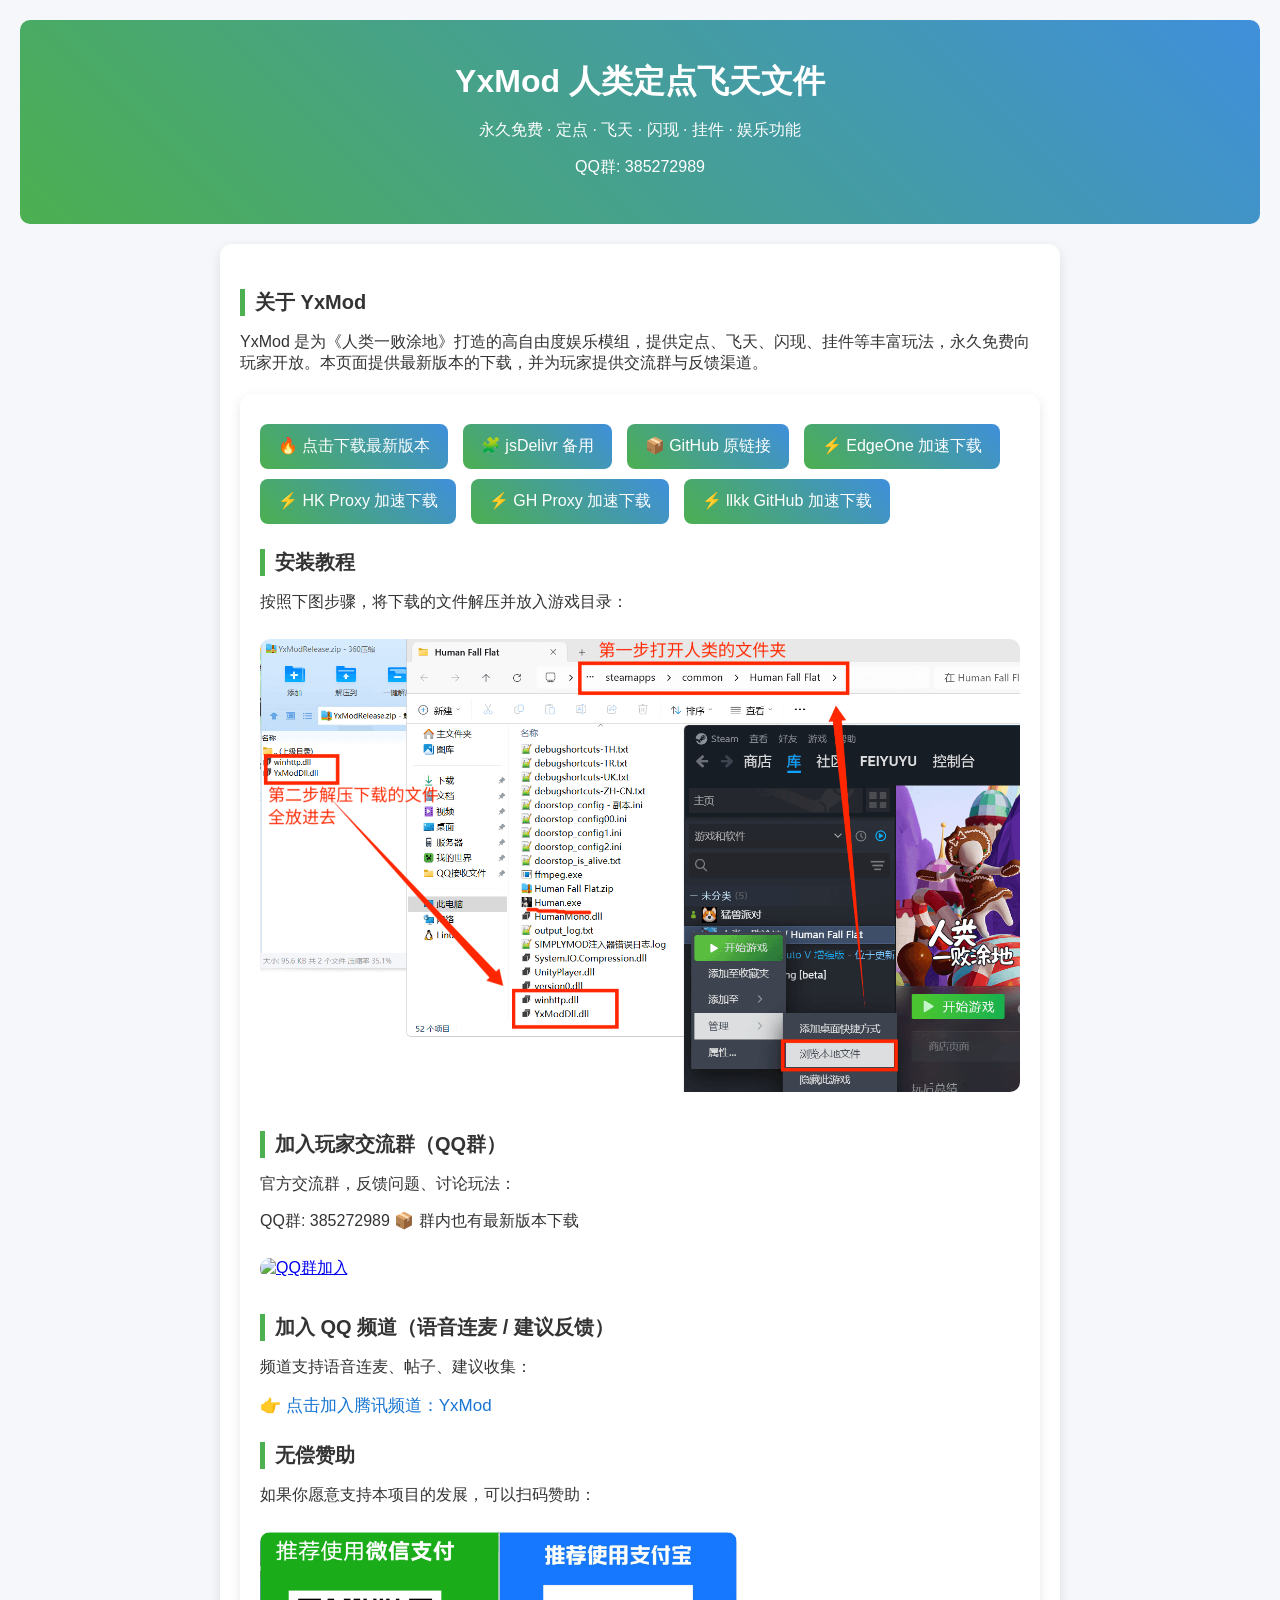
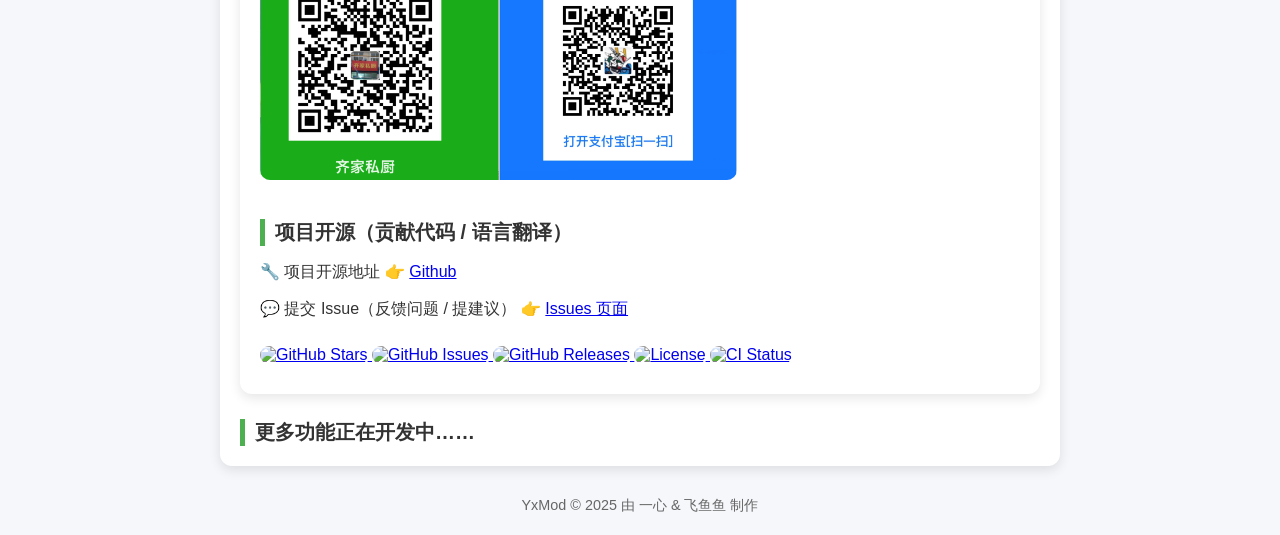
==== docs/index.html @ 83dc35c0 "111" ====
<!DOCTYPE html>
<html lang="zh-CN">
<head>
<meta charset="UTF-8" />
<meta name="viewport" content="width=device-width, initial-scale=1.0" />
<title>YxMod 人类定点飞天文件</title>
<style>
    body {
        font-family: Arial, sans-serif;
        background: #f5f7fa;
        margin: 0;
        padding: 20px;
        color: #333;
    }
    header {
        text-align: center;
        padding: 30px 10px;
        background: linear-gradient(45deg, #4caf50, #3f8fdb);
        color: #fff;
        border-radius: 10px;
    }
    h1 { margin: 10px 0; }
    .container {
        max-width: 800px;
        margin: 20px auto;
        background: #fff;
        padding: 20px;
        border-radius: 12px;
        box-shadow: 0 4px 12px rgba(0,0,0,0.1);
    }
    .download-btn {
        display: inline-block;
        padding: 12px 18px;
        background: linear-gradient(45deg, #4caf50, #3f8fdb);
        color: #fff;
        text-decoration: none;
        border-radius: 8px;
        font-size: 16px;
        transition: 0.3s;
        margin-right: 10px;
        margin-top: 10px;
    }
    .download-btn:hover {
        background: #e64a19;
    }
    .section-title {
        font-size: 20px;
        margin-top: 25px;
        font-weight: bold;
        border-left: 5px solid #4caf50;
        padding-left: 10px;
    }
    img {
        max-width: 100%;
        border-radius: 10px;
        margin: 10px 0;
    }
    .link-box a {
        display: block;
        margin: 8px 0;
        color: #1976d2;
        text-decoration: none;
        font-size: 17px;
    }
    .link-box a:hover {
        text-decoration: underline;
    }
    footer {
        text-align: center;
        margin-top: 30px;
        font-size: 0.9em;
        color: #666;
    }
</style>
</head>
<body>

<header>
    <h1>YxMod 人类定点飞天文件</h1>
    <p>永久免费 · 定点 · 飞天 · 闪现 · 挂件 · 娱乐功能</p>
        <p>QQ群: 385272989</p>
</header>

<div class="container">
    <div class="section-title">关于 YxMod</div>
    <p>YxMod 是为《人类一败涂地》打造的高自由度娱乐模组，提供定点、飞天、闪现、挂件等丰富玩法，永久免费向玩家开放。本页面提供最新版本的下载，并为玩家提供交流群与反馈渠道。</p>


<div class="container">

	<!-- 原始链接 -->
	<a class="download-btn" 
	href="https://gitee.com/feiyuuy2019/YxModDll-mirror/raw/master/YxModRelease.zip" 
	target="_blank">
	🔥 点击下载最新版本
	</a>
	
	<a class="download-btn"
	href="https://cdn.jsdelivr.net/gh/kang-png/YxModDll-Static@main/YxModRelease.zip"
	target="_blank">
	🧩 jsDelivr 备用
	</a>
	
	<!-- GitHub 原链 -->
	<a class="download-btn"
	href="https://github.com/kang-png/YxModDll-Static/raw/refs/heads/main/YxModRelease.zip"
	target="_blank">
	📦 GitHub 原链接
	</a>
	
	<!-- 加速站 1 -->
	<a class="download-btn"
	href="https://edgeone.gh-proxy.com/https://github.com/kang-png/YxModDll-Static/raw/refs/heads/main/YxModRelease.zip"
	target="_blank">
	⚡ EdgeOne 加速下载
	</a>
	
	<!-- 加速站 2 -->
	<a class="download-btn"
	href="https://hk.gh-proxy.com/https://github.com/kang-png/YxModDll-Static/raw/refs/heads/main/YxModRelease.zip"
	target="_blank">
	⚡ HK Proxy 加速下载
	</a>
	
	<!-- 加速站 3 -->
	<a class="download-btn"
	href="https://gh-proxy.com/https://github.com/kang-png/YxModDll-Static/raw/refs/heads/main/YxModRelease.zip"
	target="_blank">
	⚡ GH Proxy 加速下载
	</a>
	
	<!-- 加速站 4 -->
	<a class="download-btn"
	href="https://gh.llkk.cc/https://github.com/kang-png/YxModDll-Static/raw/refs/heads/main/YxModRelease.zip"
	target="_blank">
	⚡ llkk GitHub 加速下载
	</a>

	<div class="section-title">安装教程</div>
	<p>按照下图步骤，将下载的文件解压并放入游戏目录：</p>
	<img src="[data-uri]"/>
	
    <div class="section-title">加入玩家交流群（QQ群）</div>
    <p>官方交流群，反馈问题、讨论玩法：</p>
	<p>QQ群: 385272989 📦 群内也有最新版本下载</p>
    <a target="_blank" href="https://qm.qq.com/cgi-bin/qm/qr?k=iogA2WDffF0rVFl37BfiIQ2_Czf_lUaf&jump_from=webapi&authKey=dO9G8cm4iAVqvZJ6aglLsL7pUNgOV/+d3xJSeKMbuXcsydb1tok4UQrVHNM6c4Fa">
        <img src="//pub.idqqimg.com/wpa/images/group.png" alt="QQ群加入">
    </a>

    <div class="section-title">加入 QQ 频道（语音连麦 / 建议反馈）</div>
    <p>频道支持语音连麦、帖子、建议收集：</p>
    <div class="link-box">
        <a href="https://pd.qq.com/s/cojih16cu" target="_blank">👉 点击加入腾讯频道：YxMod</a>
    </div>

	<div class="section-title">无偿赞助</div>
	<p>如果你愿意支持本项目的发展，可以扫码赞助：</p>
	<img src="[data-uri]" style="height:248px;" />

    <div class="section-title">项目开源（贡献代码 / 语言翻译）</div>

	<p>🔧 项目开源地址 👉 
		<a href="https://github.com/kang-png/YxModDll" target="_blank">Github</a>
	</p>
	
	<p>💬 提交 Issue（反馈问题 / 提建议） 👉 
		<a href="https://github.com/kang-png/YxModDll/issues" target="_blank">Issues 页面</a>
	</p>
	
	<!-- GitHub Stars -->
	<a href="https://github.com/kang-png/YxModDll" target="_blank">
		<img src="https://img.shields.io/github/stars/kang-png/YxModDll?style=for-the-badge" alt="GitHub Stars">
	</a>
	
	<!-- GitHub Issues -->
	<a href="https://github.com/kang-png/YxModDll/issues" target="_blank">
		<img src="https://img.shields.io/github/issues/kang-png/YxModDll?style=for-the-badge" alt="GitHub Issues">
	</a>
	
	<!-- Releases 下载徽章 -->
	<a href="https://github.com/kang-png/YxModDll/releases" target="_blank">
		<img src="https://img.shields.io/github/v/release/kang-png/YxModDll?style=for-the-badge" alt="GitHub Releases">
	</a>
	
	<!-- License 徽章 -->
	<a href="https://github.com/kang-png/YxModDll/blob/main/LICENSE" target="_blank">
		<img src="https://img.shields.io/github/license/kang-png/YxModDll?style=for-the-badge" alt="License">
	</a>
	
	<!-- CI 构建状态（如果你以后设置了 CI，会自动更新） -->
	<a href="https://github.com/kang-png/YxModDll/actions" target="_blank">
		<img src="https://img.shields.io/github/actions/workflow/status/kang-png/YxModDll/dotnet.yml?style=for-the-badge" alt="CI Status">
	</a>
    </div>

    <div class="section-title">更多功能正在开发中……</div>

</div>

    <footer>
        YxMod © 2025   由 一心 & 飞鱼鱼 制作
    </footer>
</body>
</html>
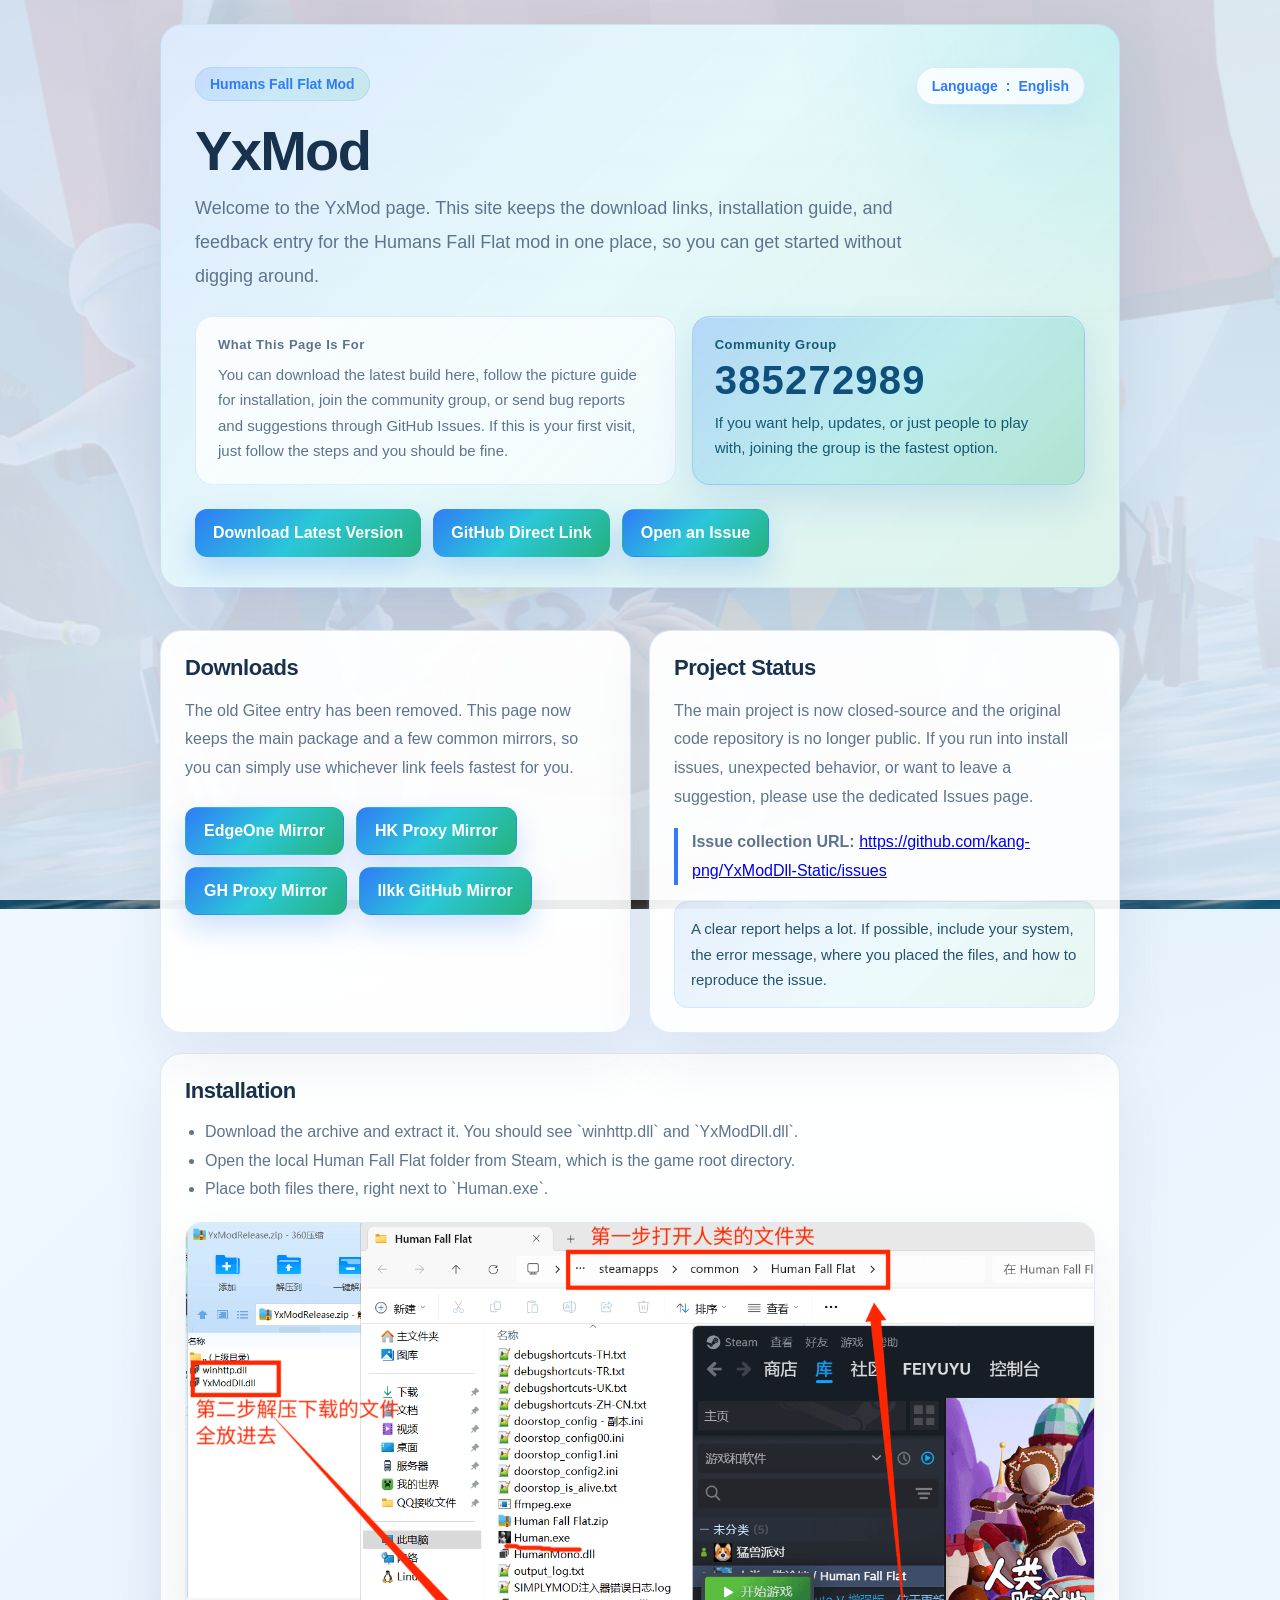
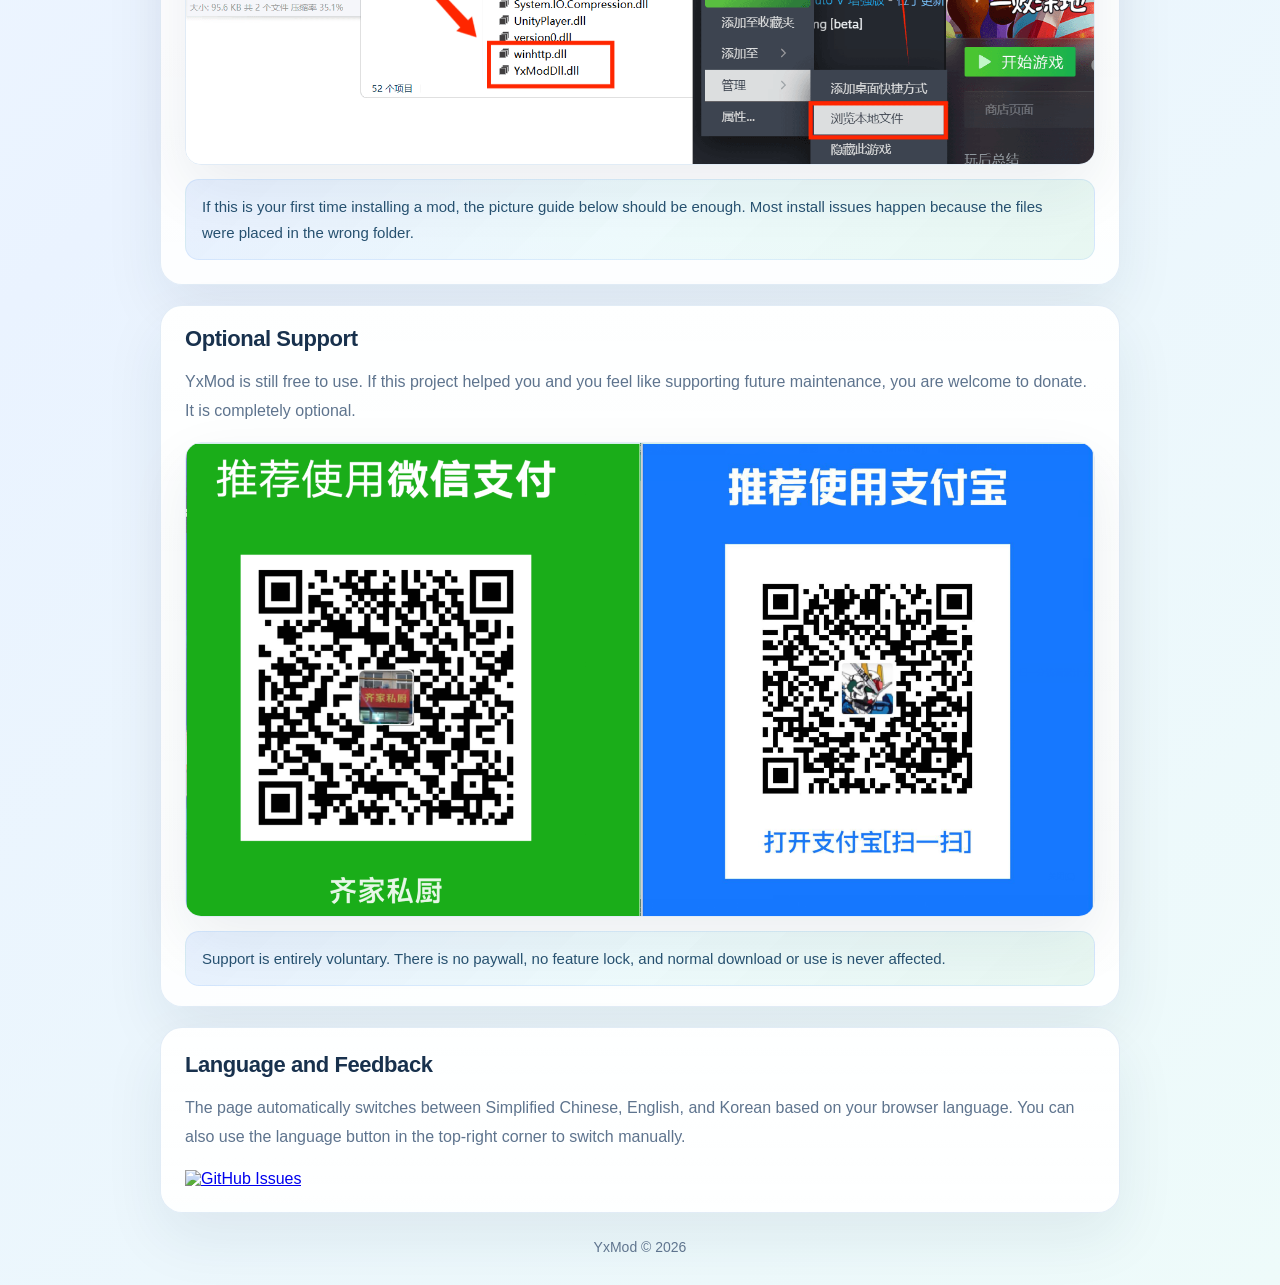
==== commit 8afbdb65: "11" ====
--- a/docs/index.html
+++ b/docs/index.html
@@ -3,202 +3,741 @@
 <head>
 <meta charset="UTF-8" />
 <meta name="viewport" content="width=device-width, initial-scale=1.0" />
-<title>YxMod 人类定点飞天文件</title>
+<title>YxMod</title>
 <style>
+    :root {
+        color-scheme: light;
+        --bg: #eaf3ff;
+        --card: #ffffff;
+        --text: #18314d;
+        --muted: #5e748e;
+        --primary: #2f7cf6;
+        --primary-2: #25b27c;
+        --primary-3: #2bc7d9;
+        --soft-primary: rgba(47, 124, 246, 0.10);
+        --soft-primary-2: rgba(37, 178, 124, 0.12);
+        --border: rgba(74, 138, 200, 0.16);
+        --shadow: 0 24px 60px rgba(24, 49, 77, 0.08);
+    }
+
+    * {
+        box-sizing: border-box;
+    }
+
     body {
-        font-family: Arial, sans-serif;
-        background: #f5f7fa;
+        position: relative;
         margin: 0;
-        padding: 20px;
-        color: #333;
-    }
-    header {
-        text-align: center;
-        padding: 30px 10px;
-        background: linear-gradient(45deg, #4caf50, #3f8fdb);
+        font-family: "Segoe UI", "Noto Sans KR", "PingFang SC", "Microsoft YaHei", sans-serif;
+        color: var(--text);
+        padding: 24px;
+        overflow-x: hidden;
+        background:
+            radial-gradient(circle at -5% -10%, rgba(47, 124, 246, 0.14), transparent 34%),
+            radial-gradient(circle at 100% 0%, rgba(43, 199, 217, 0.12), transparent 28%),
+            radial-gradient(circle at 85% 12%, rgba(37, 178, 124, 0.12), transparent 26%),
+            linear-gradient(135deg, #f5fbff 0%, #eaf3ff 46%, #eefbfa 100%),
+            var(--bg);
+    }
+
+    body::before {
+        content: "";
+        position: fixed;
+        inset: 0;
+        z-index: -2;
+        background:
+            linear-gradient(135deg, rgba(25, 43, 63, 0.42), rgba(15, 71, 93, 0.30)),
+            url("./site-background.jpg") center center / cover no-repeat;
+        transform: scale(1.02);
+    }
+
+    body::after {
+        content: "";
+        position: fixed;
+        inset: 0;
+        z-index: -1;
+        background:
+            linear-gradient(180deg, rgba(234, 243, 255, 0.82), rgba(234, 243, 255, 0.88)),
+            radial-gradient(circle at top left, rgba(47, 124, 246, 0.16), transparent 30%),
+            radial-gradient(circle at top right, rgba(37, 178, 124, 0.14), transparent 26%);
+        pointer-events: none;
+    }
+
+    .page {
+        max-width: 960px;
+        margin: 0 auto;
+    }
+
+    .hero,
+    .card {
+        background: var(--card);
+        border: 1px solid var(--border);
+        border-radius: 22px;
+        box-shadow: var(--shadow);
+    }
+
+    .hero {
+        padding: 42px 34px 30px;
+        background:
+            radial-gradient(circle at top right, rgba(43, 199, 217, 0.16), transparent 30%),
+            linear-gradient(135deg, rgba(47, 124, 246, 0.16), rgba(43, 199, 217, 0.12) 45%, rgba(37, 178, 124, 0.16)),
+            linear-gradient(180deg, rgba(255, 255, 255, 0.92), rgba(255, 255, 255, 0.98)),
+            var(--card);
+        box-shadow: 0 30px 70px rgba(31, 86, 160, 0.12);
+    }
+
+    .hero-top {
+        display: flex;
+        justify-content: space-between;
+        gap: 16px;
+        align-items: flex-start;
+    }
+
+    .badge {
+        display: inline-flex;
+        align-items: center;
+        padding: 8px 14px;
+        border-radius: 999px;
+        background: linear-gradient(135deg, rgba(47, 124, 246, 0.14), rgba(43, 199, 217, 0.12), rgba(37, 178, 124, 0.14));
+        color: var(--primary);
+        font-size: 14px;
+        font-weight: 700;
+        border: 1px solid rgba(47, 124, 246, 0.12);
+    }
+
+    .lang-trigger-wrap {
+        position: relative;
+    }
+
+    .lang-indicator {
+        display: inline-flex;
+        align-items: center;
+        gap: 8px;
+        color: var(--primary);
+        font-size: 14px;
+        white-space: nowrap;
+        cursor: pointer;
+        user-select: none;
+        padding: 10px 15px;
+        border-radius: 999px;
+        background: linear-gradient(135deg, rgba(255, 255, 255, 0.82), rgba(244, 250, 255, 0.94));
+        border: 1px solid rgba(47, 124, 246, 0.14);
+        font-weight: 700;
+        box-shadow: 0 12px 28px rgba(47, 124, 246, 0.08);
+    }
+
+    .lang-indicator:hover {
+        color: #1959bf;
+        background: linear-gradient(135deg, rgba(255, 255, 255, 0.92), rgba(241, 251, 255, 0.98));
+    }
+
+    .lang-switcher {
+        display: none;
+        position: absolute;
+        right: 0;
+        top: calc(100% + 10px);
+        z-index: 20;
+        min-width: 220px;
+        padding: 14px;
+        border: 1px solid var(--border);
+        border-radius: 16px;
+        background: rgba(255, 255, 255, 0.98);
+        box-shadow: var(--shadow);
+        backdrop-filter: blur(10px);
+    }
+
+    .lang-switcher.visible {
+        display: block;
+    }
+
+    .lang-switcher-title {
+        font-size: 13px;
+        color: var(--muted);
+        margin-bottom: 10px;
+    }
+
+    .lang-buttons {
+        display: flex;
+        gap: 8px;
+        flex-wrap: wrap;
+    }
+
+    .lang-button {
+        border: 1px solid var(--border);
+        background: linear-gradient(180deg, #f8fcff, #f2f9ff);
+        color: var(--text);
+        border-radius: 10px;
+        padding: 8px 12px;
+        font-size: 13px;
+        cursor: pointer;
+        font-weight: 700;
+    }
+
+    .lang-button.active {
+        background: linear-gradient(135deg, var(--primary), var(--primary-3), var(--primary-2));
         color: #fff;
-        border-radius: 10px;
-    }
-    h1 { margin: 10px 0; }
-    .container {
-        max-width: 800px;
-        margin: 20px auto;
-        background: #fff;
-        padding: 20px;
+        border-color: transparent;
+    }
+
+    h1 {
+        margin: 18px 0 12px;
+        font-size: clamp(38px, 7vw, 56px);
+        line-height: 1;
+        letter-spacing: -0.03em;
+    }
+
+    .lead {
+        margin: 0;
+        max-width: 760px;
+        font-size: 18px;
+        line-height: 1.9;
+        color: var(--muted);
+    }
+
+    .hero-highlight {
+        margin-top: 22px;
+        display: grid;
+        grid-template-columns: minmax(260px, 1.1fr) minmax(220px, 0.9fr);
+        gap: 16px;
+    }
+
+    .highlight-box,
+    .group-box {
+        border-radius: 18px;
+        padding: 20px 22px;
+    }
+
+    .highlight-box {
+        background: linear-gradient(135deg, rgba(255, 255, 255, 0.82), rgba(246, 252, 255, 0.72));
+        border: 1px solid rgba(47, 124, 246, 0.12);
+        box-shadow: inset 0 1px 0 rgba(255, 255, 255, 0.40);
+    }
+
+    .group-box {
+        display: block;
+        background: linear-gradient(135deg, rgba(47, 124, 246, 0.26), rgba(43, 199, 217, 0.20) 52%, rgba(37, 178, 124, 0.24));
+        border: 1px solid rgba(47, 124, 246, 0.18);
+        text-decoration: none;
+        transition: transform 0.15s ease, box-shadow 0.15s ease, border-color 0.15s ease;
+        box-shadow:
+            inset 0 1px 0 rgba(255, 255, 255, 0.34),
+            0 18px 40px rgba(38, 124, 197, 0.16);
+    }
+
+    .group-box:hover {
+        transform: translateY(-2px);
+        box-shadow:
+            inset 0 1px 0 rgba(255, 255, 255, 0.36),
+            0 22px 48px rgba(38, 124, 197, 0.20);
+        border-color: rgba(47, 124, 246, 0.30);
+    }
+
+    .mini-label {
+        display: block;
+        font-size: 13px;
+        color: var(--muted);
+        margin-bottom: 8px;
+        font-weight: 700;
+        letter-spacing: 0.04em;
+    }
+
+    .group-number {
+        display: inline-block;
+        font-size: clamp(30px, 5vw, 40px);
+        font-weight: 800;
+        line-height: 1;
+        color: #0e4f7b;
+        letter-spacing: 0.03em;
+    }
+
+    .group-text,
+    .highlight-text {
+        margin: 10px 0 0;
+        color: var(--muted);
+        line-height: 1.7;
+        font-size: 15px;
+    }
+
+    .group-box .mini-label,
+    .group-box .group-text {
+        color: #155b73;
+    }
+
+    .grid {
+        display: grid;
+        grid-template-columns: repeat(auto-fit, minmax(280px, 1fr));
+        gap: 18px;
+        margin-top: 22px;
+    }
+
+    .card {
+        padding: 24px;
+        margin-top: 20px;
+        background: linear-gradient(180deg, rgba(255, 255, 255, 0.94), rgba(255, 255, 255, 0.90));
+    }
+
+    .section-title {
+        margin: 0 0 14px;
+        font-size: 22px;
+        letter-spacing: -0.02em;
+    }
+
+    .section-text,
+    .card p,
+    .card li {
+        color: var(--muted);
+        line-height: 1.8;
+        font-size: 16px;
+    }
+
+    .actions {
+        display: flex;
+        flex-wrap: wrap;
+        gap: 12px;
+        margin-top: 24px;
+    }
+
+    .button {
+        display: inline-flex;
+        align-items: center;
+        justify-content: center;
+        min-height: 48px;
+        padding: 0 18px;
         border-radius: 12px;
-        box-shadow: 0 4px 12px rgba(0,0,0,0.1);
-    }
-    .download-btn {
-        display: inline-block;
-        padding: 12px 18px;
-        background: linear-gradient(45deg, #4caf50, #3f8fdb);
+        text-decoration: none;
+        font-weight: 700;
+        transition: transform 0.15s ease, box-shadow 0.15s ease, background 0.15s ease;
+    }
+
+    .button:hover {
+        transform: translateY(-1px);
+    }
+
+    .button-primary {
         color: #fff;
-        text-decoration: none;
-        border-radius: 8px;
-        font-size: 16px;
-        transition: 0.3s;
-        margin-right: 10px;
-        margin-top: 10px;
-    }
-    .download-btn:hover {
-        background: #e64a19;
-    }
-    .section-title {
-        font-size: 20px;
-        margin-top: 25px;
-        font-weight: bold;
-        border-left: 5px solid #4caf50;
-        padding-left: 10px;
-    }
-    img {
-        max-width: 100%;
-        border-radius: 10px;
-        margin: 10px 0;
-    }
-    .link-box a {
+        background: linear-gradient(135deg, var(--primary), var(--primary-3) 48%, var(--primary-2));
+        box-shadow: 0 14px 28px rgba(47, 124, 246, 0.24);
+    }
+
+    .button-secondary {
+        color: #fff;
+        background: linear-gradient(135deg, var(--primary), var(--primary-3) 48%, var(--primary-2));
+        box-shadow: 0 14px 28px rgba(47, 124, 246, 0.22);
+    }
+
+    .button-ghost {
+        color: #fff;
+        background: linear-gradient(135deg, var(--primary), var(--primary-3) 48%, var(--primary-2));
+        border: 1px solid transparent;
+        box-shadow: 0 14px 28px rgba(47, 124, 246, 0.22);
+    }
+
+    .button-primary:hover,
+    .button-secondary:hover,
+    .button-ghost:hover {
+        box-shadow: 0 18px 34px rgba(47, 124, 246, 0.28);
+    }
+
+    ul {
+        margin: 0;
+        padding-left: 20px;
+    }
+
+    .notice {
+        border-left: 4px solid var(--primary);
+        padding-left: 14px;
+        margin-top: 16px;
+    }
+
+    .warm-note {
+        margin-top: 14px;
+        padding: 14px 16px;
+        border-radius: 14px;
+        background: linear-gradient(135deg, rgba(47, 124, 246, 0.11), rgba(43, 199, 217, 0.08), rgba(37, 178, 124, 0.10));
+        color: #275170;
+        font-size: 15px;
+        line-height: 1.7;
+        border: 1px solid rgba(47, 124, 246, 0.10);
+    }
+
+    .stats {
+        display: flex;
+        flex-wrap: wrap;
+        gap: 12px;
+        margin-top: 18px;
+    }
+
+    .stats img {
+        height: 28px;
+    }
+
+    .install-image {
+        width: 100%;
+        margin-top: 18px;
+        border-radius: 16px;
+        border: 1px solid var(--border);
+        box-shadow: var(--shadow);
         display: block;
-        margin: 8px 0;
-        color: #1976d2;
-        text-decoration: none;
-        font-size: 17px;
-    }
-    .link-box a:hover {
-        text-decoration: underline;
-    }
+    }
+
+    .support-image {
+        width: 100%;
+        margin-top: 14px;
+        border-radius: 16px;
+        border: 1px solid var(--border);
+        box-shadow: var(--shadow);
+        display: block;
+    }
+
+    .support-card {
+        padding: 20px 24px;
+    }
+
     footer {
         text-align: center;
-        margin-top: 30px;
-        font-size: 0.9em;
-        color: #666;
+        color: var(--muted);
+        font-size: 14px;
+        margin: 26px 0 6px;
+    }
+
+    @media (max-width: 760px) {
+        .hero-highlight {
+            grid-template-columns: 1fr;
+        }
+    }
+
+    @media (max-width: 640px) {
+        body {
+            padding: 16px;
+        }
+
+        .hero,
+        .card {
+            padding: 22px 18px;
+        }
+
+        .hero-top {
+            flex-direction: column;
+        }
+
+        .lang-switcher {
+            left: 0;
+            right: auto;
+        }
     }
 </style>
 </head>
 <body>
-
-<header>
-    <h1>YxMod 人类定点飞天文件</h1>
-    <p>永久免费 · 定点 · 飞天 · 闪现 · 挂件 · 娱乐功能</p>
-        <p>QQ群: 385272989</p>
-</header>
-
-<div class="container">
-    <div class="section-title">关于 YxMod</div>
-    <p>YxMod 是为《人类一败涂地》打造的高自由度娱乐模组，提供定点、飞天、闪现、挂件等丰富玩法，永久免费向玩家开放。本页面提供最新版本的下载，并为玩家提供交流群与反馈渠道。</p>
-
-
-<div class="container">
-
-	<!-- 原始链接 -->
-	<a class="download-btn" 
-	href="https://gitee.com/feiyuuy2019/YxModDll-mirror/raw/master/YxModRelease.zip" 
-	target="_blank">
-	🔥 点击下载最新版本
-	</a>
-	
-	<a class="download-btn"
-	href="https://cdn.jsdelivr.net/gh/kang-png/YxModDll-Static@main/YxModRelease.zip"
-	target="_blank">
-	🧩 jsDelivr 备用
-	</a>
-	
-	<!-- GitHub 原链 -->
-	<a class="download-btn"
-	href="https://github.com/kang-png/YxModDll-Static/raw/refs/heads/main/YxModRelease.zip"
-	target="_blank">
-	📦 GitHub 原链接
-	</a>
-	
-	<!-- 加速站 1 -->
-	<a class="download-btn"
-	href="https://edgeone.gh-proxy.com/https://github.com/kang-png/YxModDll-Static/raw/refs/heads/main/YxModRelease.zip"
-	target="_blank">
-	⚡ EdgeOne 加速下载
-	</a>
-	
-	<!-- 加速站 2 -->
-	<a class="download-btn"
-	href="https://hk.gh-proxy.com/https://github.com/kang-png/YxModDll-Static/raw/refs/heads/main/YxModRelease.zip"
-	target="_blank">
-	⚡ HK Proxy 加速下载
-	</a>
-	
-	<!-- 加速站 3 -->
-	<a class="download-btn"
-	href="https://gh-proxy.com/https://github.com/kang-png/YxModDll-Static/raw/refs/heads/main/YxModRelease.zip"
-	target="_blank">
-	⚡ GH Proxy 加速下载
-	</a>
-	
-	<!-- 加速站 4 -->
-	<a class="download-btn"
-	href="https://gh.llkk.cc/https://github.com/kang-png/YxModDll-Static/raw/refs/heads/main/YxModRelease.zip"
-	target="_blank">
-	⚡ llkk GitHub 加速下载
-	</a>
-
-	<div class="section-title">安装教程</div>
-	<p>按照下图步骤，将下载的文件解压并放入游戏目录：</p>
-	<img src="[data-uri]"/>
-	
-    <div class="section-title">加入玩家交流群（QQ群）</div>
-    <p>官方交流群，反馈问题、讨论玩法：</p>
-	<p>QQ群: 385272989 📦 群内也有最新版本下载</p>
-    <a target="_blank" href="https://qm.qq.com/cgi-bin/qm/qr?k=iogA2WDffF0rVFl37BfiIQ2_Czf_lUaf&jump_from=webapi&authKey=dO9G8cm4iAVqvZJ6aglLsL7pUNgOV/+d3xJSeKMbuXcsydb1tok4UQrVHNM6c4Fa">
-        <img src="//pub.idqqimg.com/wpa/images/group.png" alt="QQ群加入">
-    </a>
-
-    <div class="section-title">加入 QQ 频道（语音连麦 / 建议反馈）</div>
-    <p>频道支持语音连麦、帖子、建议收集：</p>
-    <div class="link-box">
-        <a href="https://pd.qq.com/s/cojih16cu" target="_blank">👉 点击加入腾讯频道：YxMod</a>
+<div class="page">
+    <section class="hero">
+        <div class="hero-top">
+            <div class="badge" data-i18n="badge">Humans Fall Flat Mod</div>
+            <div class="lang-trigger-wrap">
+                <div class="lang-indicator" id="lang-indicator">
+                    <span data-i18n="languageLabel">语言</span>: <span id="current-language">简体中文</span>
+                </div>
+                <div class="lang-switcher" id="lang-switcher">
+                    <div class="lang-switcher-title" data-i18n="langSwitcherHint">手动切换语言</div>
+                    <div class="lang-buttons">
+                        <button class="lang-button" type="button" data-lang="zh">简体中文</button>
+                        <button class="lang-button" type="button" data-lang="en">English</button>
+                        <button class="lang-button" type="button" data-lang="ko">한국어</button>
+                    </div>
+                </div>
+            </div>
+        </div>
+
+        <h1 data-i18n="title">YxMod</h1>
+        <p class="lead" data-i18n="lead">
+            YxMod 是《人类一败涂地》的娱乐模组，主打好玩、轻松、整活。定点、飞天、闪现、挂件这些功能都能直接体验。现在这个页面继续提供静态下载，项目本体已经闭源，后续主要通过 Issue 收集问题和建议。
+        </p>
+
+        <div class="hero-highlight">
+            <div class="highlight-box">
+                <span class="mini-label" data-i18n="highlightLabel">这页现在做什么</span>
+                <p class="highlight-text" data-i18n="highlightText">
+                    你可以在这里下载最新静态包、看安装教程、进群交流，也可以去 GitHub Issues 反馈问题。普通玩家直接下载就行，遇到问题再来提。
+                </p>
+            </div>
+            <a class="group-box" href="https://qm.qq.com/cgi-bin/qm/qr?k=iogA2WDffF0rVFl37BfiIQ2_Czf_lUaf&jump_from=webapi&authKey=dO9G8cm4iAVqvZJ6aglLsL7pUNgOV/+d3xJSeKMbuXcsydb1tok4UQrVHNM6c4Fa" target="_blank" rel="noopener noreferrer">
+                <span class="mini-label" data-i18n="groupLabel">交流群</span>
+                <div class="group-number">385272989</div>
+                <p class="group-text" data-i18n="groupText">
+                    想找人一起玩、问安装问题、看更新消息，直接进群会更快。
+                </p>
+            </a>
+        </div>
+
+        <div class="actions">
+            <a class="button button-primary" href="https://cdn.jsdelivr.net/gh/kang-png/YxModDll-Static@main/YxModRelease.zip" target="_blank" rel="noopener noreferrer" data-i18n="downloadPrimary">下载最新版本</a>
+            <a class="button button-secondary" href="https://github.com/kang-png/YxModDll-Static/raw/refs/heads/main/YxModRelease.zip" target="_blank" rel="noopener noreferrer" data-i18n="downloadGithub">GitHub 原始链接</a>
+            <a class="button button-ghost" href="https://github.com/kang-png/YxModDll-Static/issues" target="_blank" rel="noopener noreferrer" data-i18n="issueButton">提交 Issue</a>
+        </div>
+    </section>
+
+    <div class="grid">
+        <section class="card">
+            <h2 class="section-title" data-i18n="downloadTitle">下载说明</h2>
+            <p class="section-text" data-i18n="downloadText">
+                页面已经移除 Gitee 下载入口，保留静态包和几个常用镜像链接。哪个下得顺手就用哪个，不需要纠结。
+            </p>
+            <div class="actions">
+                <a class="button button-ghost" href="https://edgeone.gh-proxy.com/https://github.com/kang-png/YxModDll-Static/raw/refs/heads/main/YxModRelease.zip" target="_blank" rel="noopener noreferrer" data-i18n="downloadEdgeOne">EdgeOne 加速下载</a>
+                <a class="button button-ghost" href="https://hk.gh-proxy.com/https://github.com/kang-png/YxModDll-Static/raw/refs/heads/main/YxModRelease.zip" target="_blank" rel="noopener noreferrer" data-i18n="downloadHk">HK Proxy 加速下载</a>
+                <a class="button button-ghost" href="https://gh-proxy.com/https://github.com/kang-png/YxModDll-Static/raw/refs/heads/main/YxModRelease.zip" target="_blank" rel="noopener noreferrer" data-i18n="downloadGhProxy">GH Proxy 加速下载</a>
+                <a class="button button-ghost" href="https://gh.llkk.cc/https://github.com/kang-png/YxModDll-Static/raw/refs/heads/main/YxModRelease.zip" target="_blank" rel="noopener noreferrer" data-i18n="downloadLlkk">llkk GitHub 加速下载</a>
+            </div>
+        </section>
+
+        <section class="card">
+            <h2 class="section-title" data-i18n="projectTitle">项目状态</h2>
+            <p class="section-text" data-i18n="projectText">
+                现在项目已经闭源，不再公开主仓库代码。后续如果你发现 bug、安装失败、功能异常，或者有想提的建议，都统一走指定的 Issues 页面。
+            </p>
+            <p class="notice">
+                <strong data-i18n="issueOnlyTitle">Issue 收集地址：</strong>
+                <a href="https://github.com/kang-png/YxModDll-Static/issues" target="_blank" rel="noopener noreferrer">https://github.com/kang-png/YxModDll-Static/issues</a>
+            </p>
+            <div class="warm-note" data-i18n="projectWarmNote">
+                只要你把问题描述清楚一点，比如系统、报错、安装位置、复现方式，处理起来会快很多。
+            </div>
+        </section>
     </div>
 
-	<div class="section-title">无偿赞助</div>
-	<p>如果你愿意支持本项目的发展，可以扫码赞助：</p>
-	<img src="[data-uri]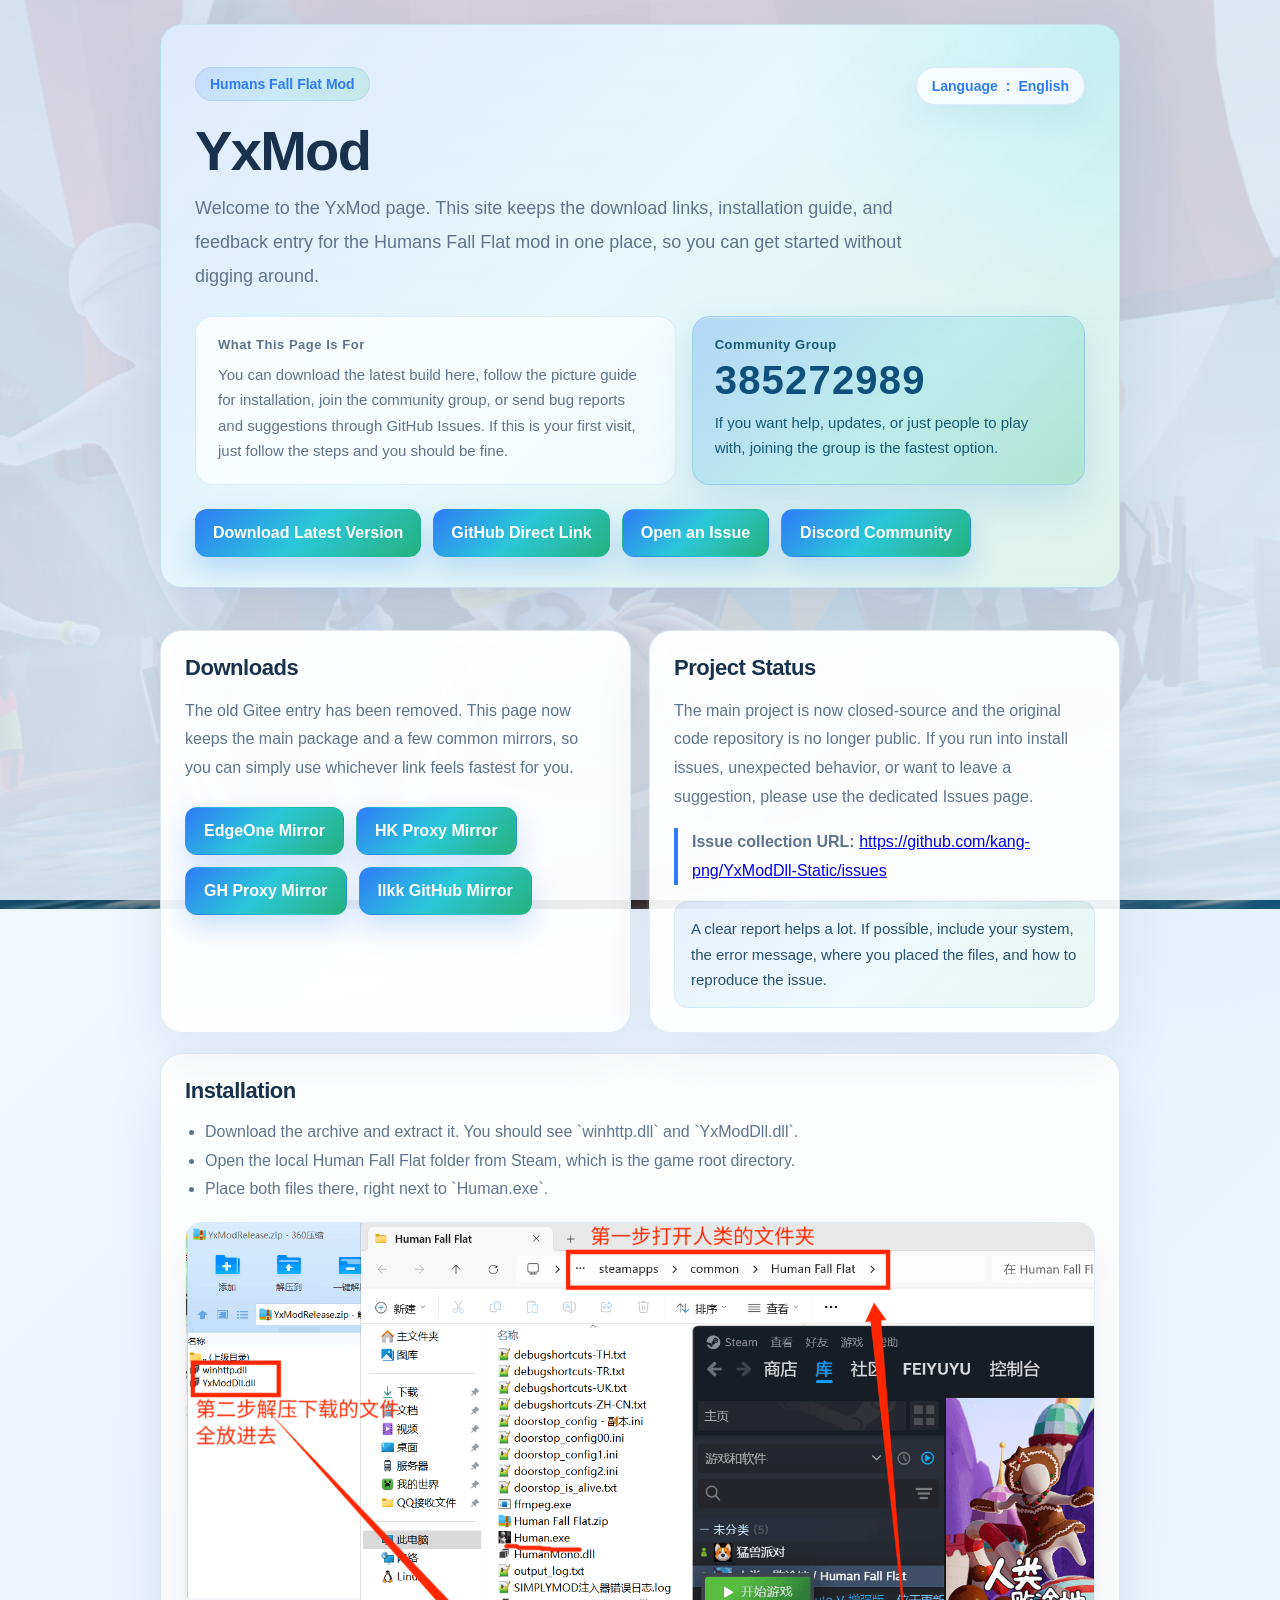
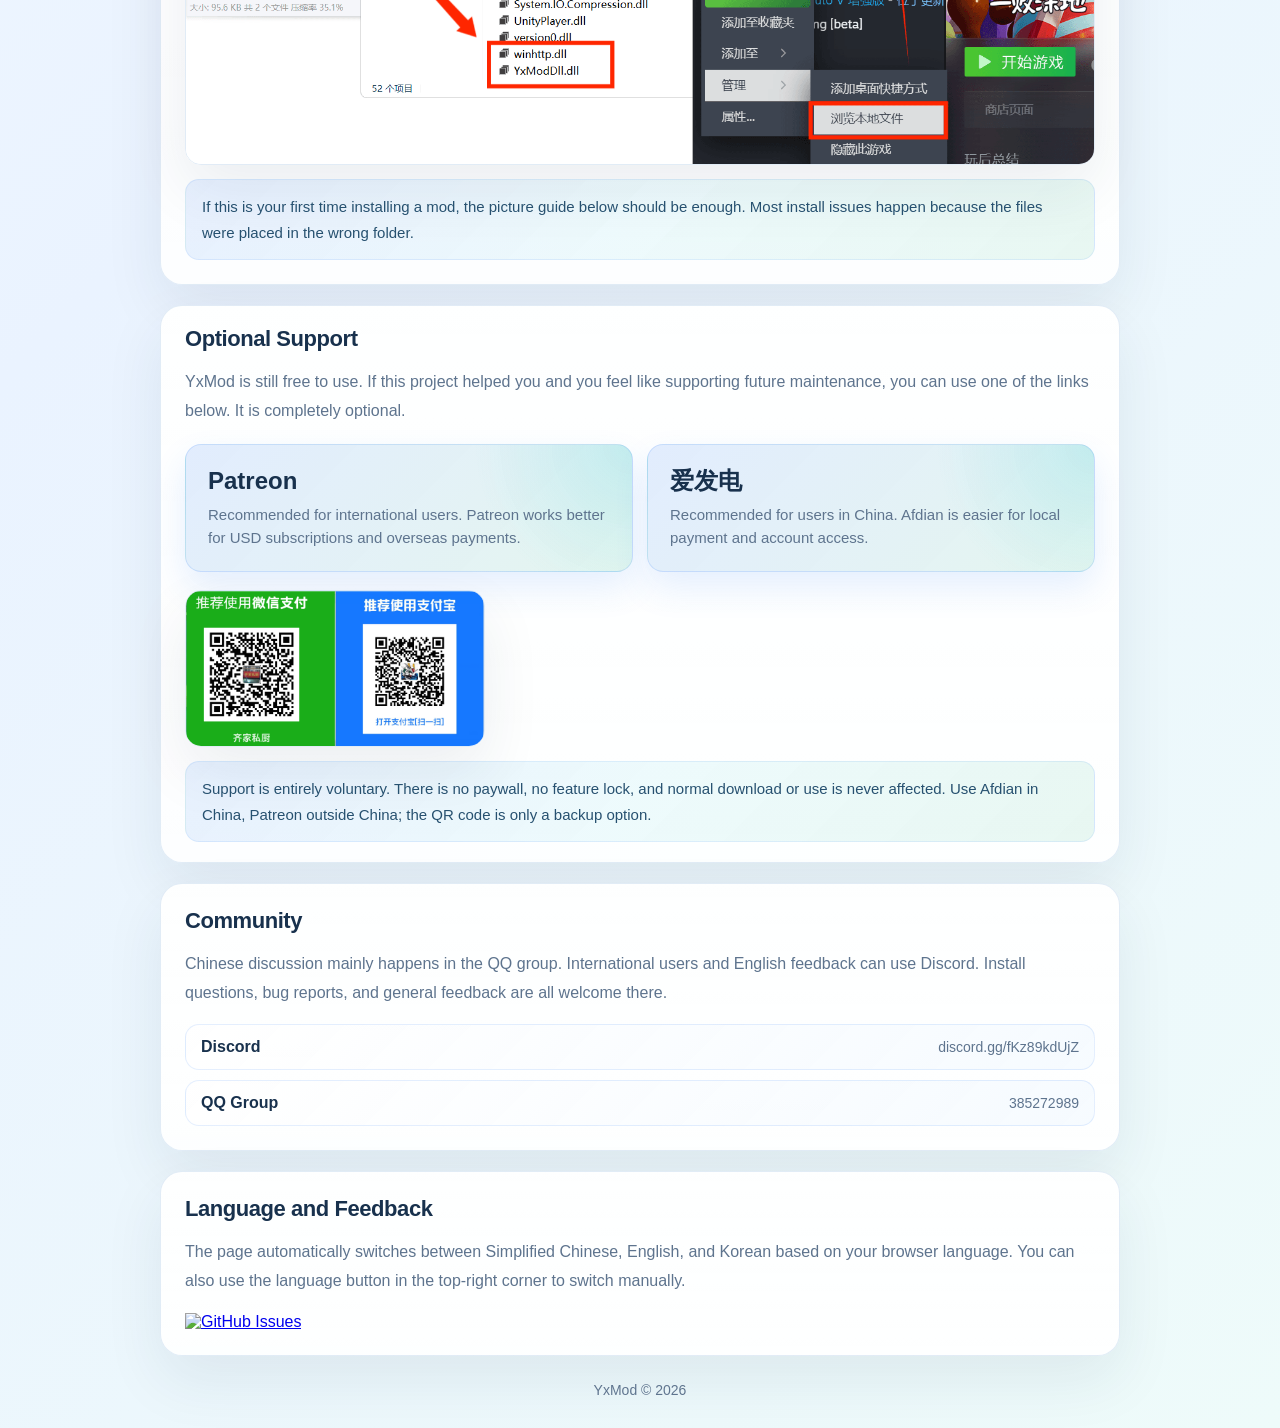
==== commit 0cd40d2b: "新增赞助入口与社区交流功能支持 - 在『maps_manifest.json』中新增文件条目『maps_300_500.tsv』 - 在『index.html』中优化页面布局，新增 Discord 和" ====
--- a/docs/index.html
+++ b/docs/index.html
@@ -359,6 +359,83 @@
         border: 1px solid rgba(47, 124, 246, 0.10);
     }
 
+    .link-list {
+        display: grid;
+        gap: 10px;
+        margin-top: 16px;
+    }
+
+    .link-row {
+        display: flex;
+        justify-content: space-between;
+        gap: 14px;
+        align-items: center;
+        padding: 13px 15px;
+        border: 1px solid rgba(47, 124, 246, 0.12);
+        border-radius: 14px;
+        background: linear-gradient(135deg, rgba(255, 255, 255, 0.88), rgba(244, 250, 255, 0.82));
+        color: var(--text);
+        text-decoration: none;
+    }
+
+    .link-row:hover {
+        border-color: rgba(47, 124, 246, 0.28);
+        box-shadow: 0 12px 26px rgba(47, 124, 246, 0.10);
+    }
+
+    .link-row span {
+        color: var(--muted);
+        font-size: 14px;
+        word-break: break-all;
+        text-align: right;
+    }
+
+    .support-actions {
+        display: grid;
+        grid-template-columns: repeat(auto-fit, minmax(260px, 1fr));
+        gap: 14px;
+        margin-top: 18px;
+    }
+
+    .support-action {
+        display: flex;
+        flex-direction: column;
+        gap: 8px;
+        min-height: 118px;
+        padding: 22px;
+        border-radius: 16px;
+        border: 1px solid rgba(47, 124, 246, 0.16);
+        background:
+            radial-gradient(circle at top right, rgba(43, 199, 217, 0.18), transparent 34%),
+            linear-gradient(135deg, rgba(47, 124, 246, 0.14), rgba(37, 178, 124, 0.12)),
+            rgba(255, 255, 255, 0.92);
+        color: var(--text);
+        text-decoration: none;
+        box-shadow: 0 16px 34px rgba(47, 124, 246, 0.12);
+    }
+
+    .support-action:hover {
+        transform: translateY(-2px);
+        border-color: rgba(47, 124, 246, 0.32);
+        box-shadow: 0 22px 42px rgba(47, 124, 246, 0.18);
+    }
+
+    .support-action strong {
+        font-size: 24px;
+        line-height: 1.15;
+    }
+
+    .support-action span {
+        color: var(--muted);
+        line-height: 1.55;
+        font-size: 15px;
+    }
+
+    .support-qr-wrap {
+        margin-top: 18px;
+        max-width: 300px;
+    }
+
     .stats {
         display: flex;
         flex-wrap: wrap;
@@ -381,7 +458,6 @@
 
     .support-image {
         width: 100%;
-        margin-top: 14px;
         border-radius: 16px;
         border: 1px solid var(--border);
         box-shadow: var(--shadow);
@@ -422,6 +498,10 @@
         .lang-switcher {
             left: 0;
             right: auto;
+        }
+
+        .support-qr-wrap {
+            max-width: none;
         }
     }
 </style>
@@ -471,6 +551,7 @@
             <a class="button button-primary" href="https://cdn.jsdelivr.net/gh/kang-png/YxModDll-Static@main/YxModRelease.zip" target="_blank" rel="noopener noreferrer" data-i18n="downloadPrimary">下载最新版本</a>
             <a class="button button-secondary" href="https://github.com/kang-png/YxModDll-Static/raw/refs/heads/main/YxModRelease.zip" target="_blank" rel="noopener noreferrer" data-i18n="downloadGithub">GitHub 原始链接</a>
             <a class="button button-ghost" href="https://github.com/kang-png/YxModDll-Static/issues" target="_blank" rel="noopener noreferrer" data-i18n="issueButton">提交 Issue</a>
+            <a class="button button-ghost" href="https://discord.gg/fKz89kdUjZ" target="_blank" rel="noopener noreferrer" data-i18n="discordButton">Discord 社区</a>
         </div>
     </section>
 
@@ -521,9 +602,38 @@
         <p class="section-text" data-i18n="supportText">
             YxMod 目前仍然是免费提供给大家使用的。如果你觉得这个项目帮到了你，或者只是单纯想支持一下后续维护，可以随意赞助，不赞助也完全没关系。
         </p>
-        <img class="support-image" src="./support-qr.jpg" alt="YxMod 无偿赞助二维码" />
+        <div class="support-actions">
+            <a class="support-action" href="https://www.patreon.com/cw/dudu211/membership" target="_blank" rel="noopener noreferrer">
+                <strong>Patreon</strong>
+                <span data-i18n="patreonHint">国外用户推荐使用 Patreon，适合美元订阅和国际付款。</span>
+            </a>
+            <a class="support-action" href="https://afdian.com/a/palworld_mc1_top" target="_blank" rel="noopener noreferrer">
+                <strong>爱发电</strong>
+                <span data-i18n="afdianHint">国内用户推荐使用爱发电，支付和查看都更方便。</span>
+            </a>
+        </div>
+        <div class="support-qr-wrap">
+            <img class="support-image" src="./support-qr.jpg" alt="YxMod 无偿赞助二维码" />
+        </div>
         <div class="warm-note" data-i18n="supportWarmNote">
             赞助完全自愿，没有任何功能门槛，也不会影响正常下载和使用。
+        </div>
+    </section>
+
+    <section class="card">
+        <h2 class="section-title" data-i18n="communityTitle">社区交流</h2>
+        <p class="section-text" data-i18n="communityText">
+            国内交流主要在 QQ 群，国外玩家和英文反馈可以进 Discord。安装问题、使用反馈、bug 报告都可以从这些入口联系。
+        </p>
+        <div class="link-list">
+            <a class="link-row" href="https://discord.gg/fKz89kdUjZ" target="_blank" rel="noopener noreferrer">
+                <strong>Discord</strong>
+                <span>discord.gg/fKz89kdUjZ</span>
+            </a>
+            <a class="link-row" href="https://qm.qq.com/cgi-bin/qm/qr?k=iogA2WDffF0rVFl37BfiIQ2_Czf_lUaf&jump_from=webapi&authKey=dO9G8cm4iAVqvZJ6aglLsL7pUNgOV/+d3xJSeKMbuXcsydb1tok4UQrVHNM6c4Fa" target="_blank" rel="noopener noreferrer">
+                <strong data-i18n="qqGroupLabel">QQ 群</strong>
+                <span>385272989</span>
+            </a>
         </div>
     </section>
 
@@ -561,6 +671,7 @@
             downloadPrimary: "下载最新版本",
             downloadGithub: "GitHub 原始链接",
             issueButton: "提交 Issue",
+            discordButton: "Discord 社区",
             downloadTitle: "下载说明",
             downloadText: "页面已经移除 Gitee 下载入口，目前保留主下载和几个常用镜像。你可以直接选自己下载速度更顺手的链接，不用来回折腾。",
             downloadEdgeOne: "EdgeOne 加速下载",
@@ -577,8 +688,13 @@
             installStep3: "把这两个文件放进去，和 `Human.exe` 放在同一层目录里就可以了。",
             installWarmNote: "如果你是第一次装模组，照着下面的图片一步一步放文件就够啦。大多数安装问题，基本都是文件放错目录造成的。",
             supportTitle: "无偿赞助",
-            supportText: "YxMod 目前依然免费提供给大家使用。如果这个项目刚好帮到了你，或者你愿意支持一下后续维护，可以随意赞助一杯奶茶钱；当然，不赞助也完全没关系，正常下载和使用不会受任何影响。",
-            supportWarmNote: "赞助完全自愿，没有任何功能门槛，也不会影响正常下载、更新或使用体验。",
+            supportText: "YxMod 目前依然免费提供给大家使用。如果这个项目刚好帮到了你，或者你愿意支持一下后续维护，可以选择下面的入口随意赞助；当然，不赞助也完全没关系。",
+            patreonHint: "国外用户推荐使用 Patreon，适合美元订阅和国际付款。",
+            afdianHint: "国内用户推荐使用爱发电，支付和查看都更方便。",
+            supportWarmNote: "赞助完全自愿，没有任何功能门槛，也不会影响正常下载、更新或使用体验。国内优先爱发电，国外优先 Patreon；二维码只是备用入口。",
+            communityTitle: "社区交流",
+            communityText: "国内交流主要在 QQ 群，国外玩家和英文反馈可以进 Discord。安装问题、使用反馈、bug 报告都可以从这些入口联系。",
+            qqGroupLabel: "QQ 群",
             feedbackTitle: "语言与反馈",
             feedbackText: "页面会根据浏览器语言自动切换为简体中文、English 或 한국어。如果想手动切换，也可以直接点右上角的语言按钮来选择。",
             footer: "YxMod © 2026"
@@ -598,6 +714,7 @@
             downloadPrimary: "Download Latest Version",
             downloadGithub: "GitHub Direct Link",
             issueButton: "Open an Issue",
+            discordButton: "Discord Community",
             downloadTitle: "Downloads",
             downloadText: "The old Gitee entry has been removed. This page now keeps the main package and a few common mirrors, so you can simply use whichever link feels fastest for you.",
             downloadEdgeOne: "EdgeOne Mirror",
@@ -614,8 +731,13 @@
             installStep3: "Place both files there, right next to `Human.exe`.",
             installWarmNote: "If this is your first time installing a mod, the picture guide below should be enough. Most install issues happen because the files were placed in the wrong folder.",
             supportTitle: "Optional Support",
-            supportText: "YxMod is still free to use. If this project helped you and you feel like supporting future maintenance, you are welcome to donate. It is completely optional.",
-            supportWarmNote: "Support is entirely voluntary. There is no paywall, no feature lock, and normal download or use is never affected.",
+            supportText: "YxMod is still free to use. If this project helped you and you feel like supporting future maintenance, you can use one of the links below. It is completely optional.",
+            patreonHint: "Recommended for international users. Patreon works better for USD subscriptions and overseas payments.",
+            afdianHint: "Recommended for users in China. Afdian is easier for local payment and account access.",
+            supportWarmNote: "Support is entirely voluntary. There is no paywall, no feature lock, and normal download or use is never affected. Use Afdian in China, Patreon outside China; the QR code is only a backup option.",
+            communityTitle: "Community",
+            communityText: "Chinese discussion mainly happens in the QQ group. International users and English feedback can use Discord. Install questions, bug reports, and general feedback are all welcome there.",
+            qqGroupLabel: "QQ Group",
             feedbackTitle: "Language and Feedback",
             feedbackText: "The page automatically switches between Simplified Chinese, English, and Korean based on your browser language. You can also use the language button in the top-right corner to switch manually.",
             footer: "YxMod © 2026"
@@ -635,6 +757,7 @@
             downloadPrimary: "최신 버전 다운로드",
             downloadGithub: "GitHub 원본 링크",
             issueButton: "Issue 등록",
+            discordButton: "Discord 커뮤니티",
             downloadTitle: "다운로드",
             downloadText: "기존 Gitee 다운로드 항목은 제거되었습니다. 지금은 메인 패키지와 몇 가지 미러만 남겨 두었으니, 가장 잘 되는 링크를 사용하시면 됩니다.",
             downloadEdgeOne: "EdgeOne 미러",
@@ -651,8 +774,13 @@
             installStep3: "두 파일을 `Human.exe` 와 같은 위치에 넣으면 됩니다.",
             installWarmNote: "처음 모드를 설치하는 경우라면 아래 그림만 순서대로 따라 하셔도 충분합니다. 대부분의 설치 문제는 파일 위치가 잘못되어 생깁니다.",
             supportTitle: "자율 후원",
-            supportText: "YxMod는 지금도 무료로 제공되고 있습니다. 이 프로젝트가 도움이 되었거나 앞으로의 유지 보수를 응원하고 싶다면, 원하실 때 자유롭게 후원하실 수 있습니다. 후원하지 않아도 전혀 문제 없습니다.",
-            supportWarmNote: "후원은 완전히 자율이며, 기능 제한도 없고 다운로드나 사용에도 아무 영향이 없습니다.",
+            supportText: "YxMod는 지금도 무료로 제공되고 있습니다. 이 프로젝트가 도움이 되었거나 앞으로의 유지 보수를 응원하고 싶다면 아래 링크 중 하나로 자유롭게 후원하실 수 있습니다.",
+            patreonHint: "해외 사용자에게는 Patreon을 추천합니다. 달러 구독과 해외 결제에 더 적합합니다.",
+            afdianHint: "중국 사용자는 Afdian을 추천합니다. 현지 결제와 계정 이용이 더 편합니다.",
+            supportWarmNote: "후원은 완전히 자율이며, 기능 제한도 없고 다운로드나 사용에도 아무 영향이 없습니다. 중국에서는 Afdian, 해외에서는 Patreon을 우선 사용해 주세요. QR 코드는 예비용입니다.",
+            communityTitle: "커뮤니티",
+            communityText: "중국어 교류는 주로 QQ 그룹에서 진행됩니다. 해외 사용자와 영어 피드백은 Discord를 이용해 주세요. 설치 질문, 버그 보고, 일반 피드백 모두 환영합니다.",
+            qqGroupLabel: "QQ 그룹",
             feedbackTitle: "언어와 피드백",
             feedbackText: "페이지는 브라우저 언어에 따라 简体中文, English, 한국어로 자동 전환됩니다. 필요하면 오른쪽 위 언어 버튼으로 직접 바꿀 수도 있습니다.",
             footer: "YxMod © 2026"
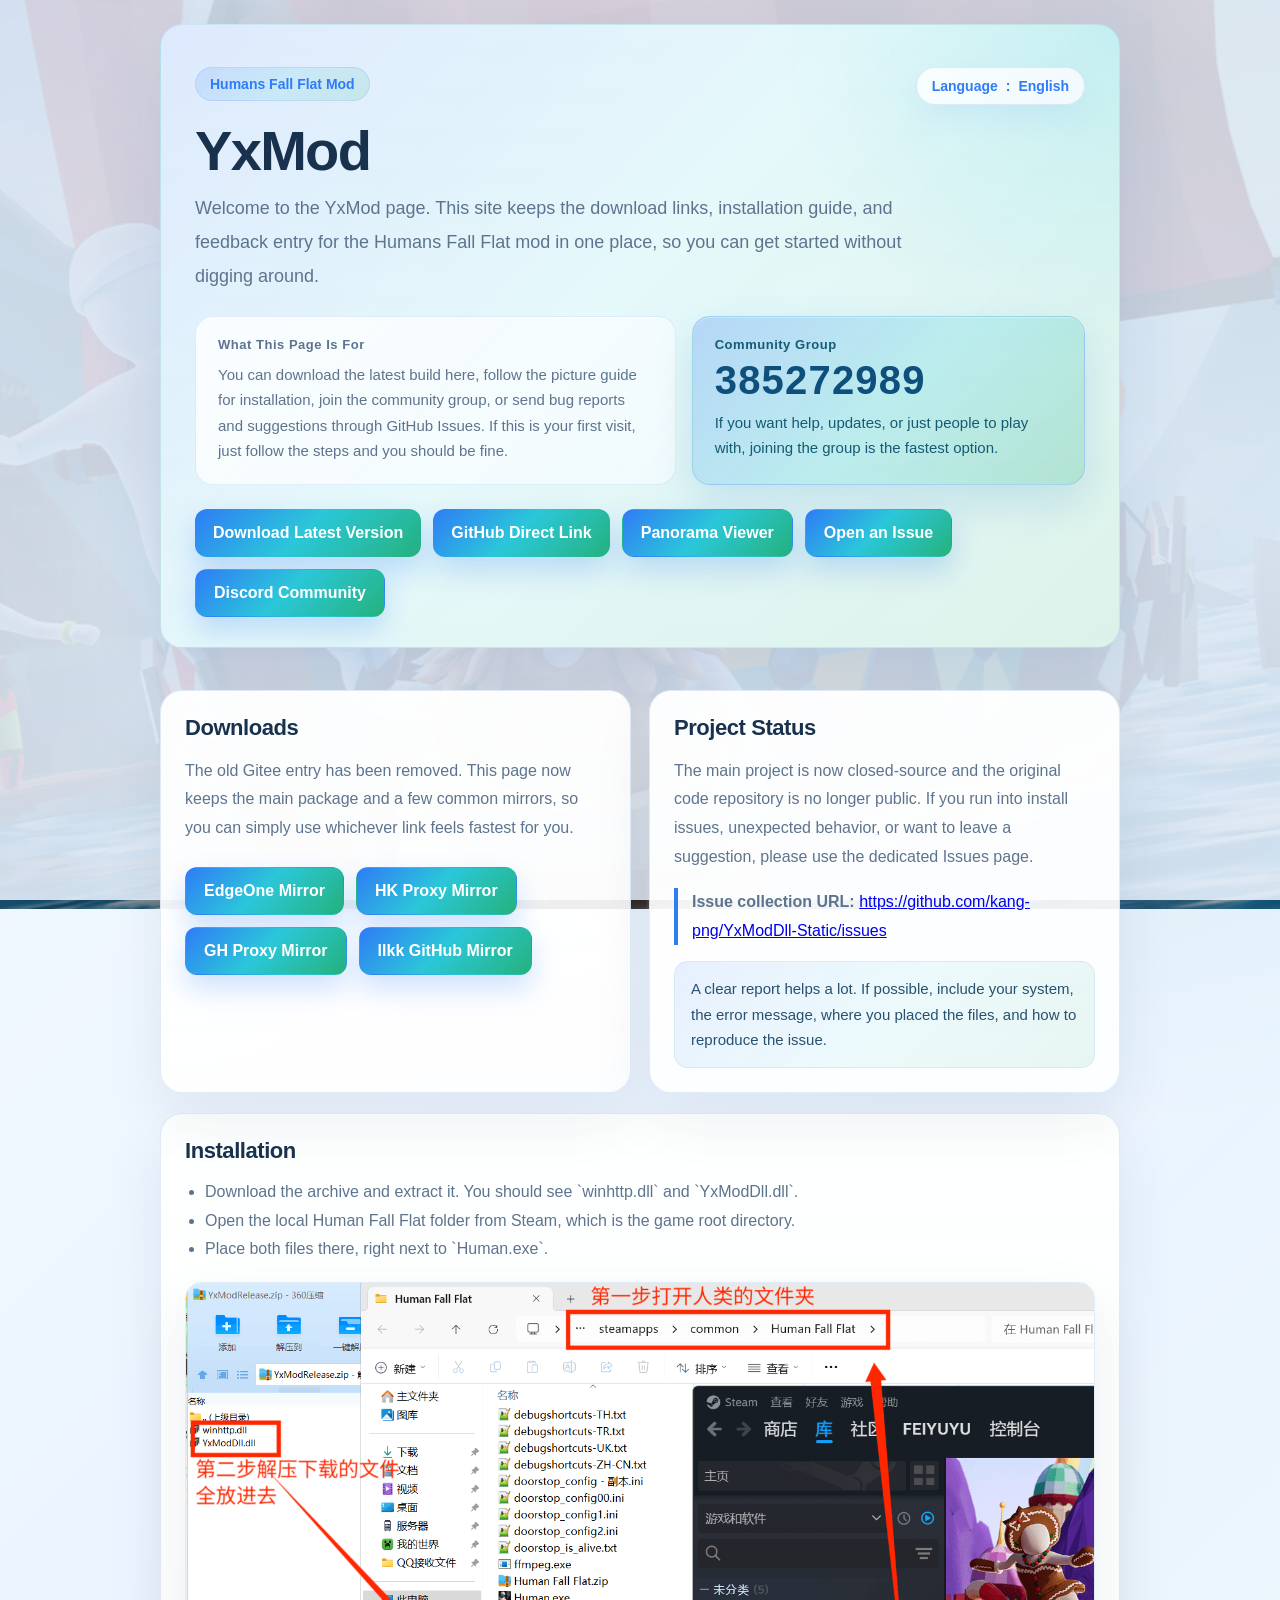
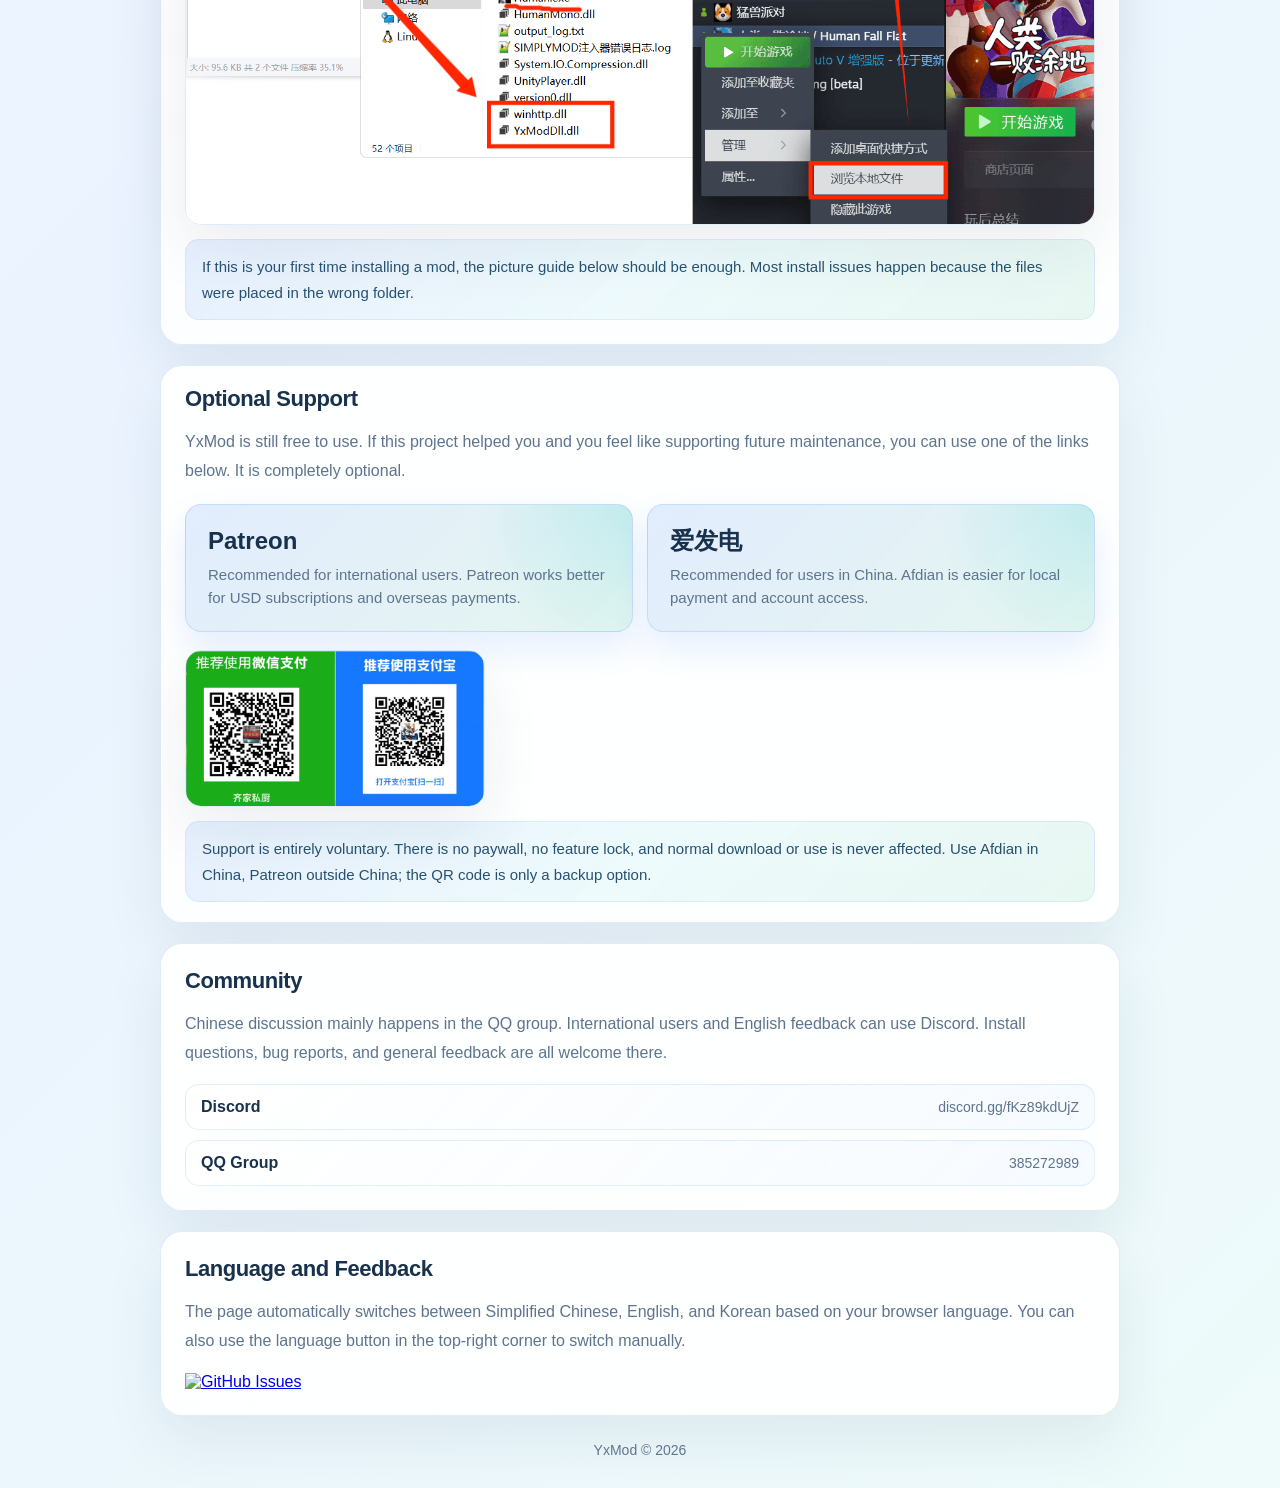
==== commit 81ec675a: "添加全景图在线预览页" ====
--- a/docs/index.html
+++ b/docs/index.html
@@ -550,6 +550,7 @@
         <div class="actions">
             <a class="button button-primary" href="https://cdn.jsdelivr.net/gh/kang-png/YxModDll-Static@main/YxModRelease.zip" target="_blank" rel="noopener noreferrer" data-i18n="downloadPrimary">下载最新版本</a>
             <a class="button button-secondary" href="https://github.com/kang-png/YxModDll-Static/raw/refs/heads/main/YxModRelease.zip" target="_blank" rel="noopener noreferrer" data-i18n="downloadGithub">GitHub 原始链接</a>
+            <a class="button button-ghost" href="./panorama.html" data-i18n="panoramaButton">全景图预览</a>
             <a class="button button-ghost" href="https://github.com/kang-png/YxModDll-Static/issues" target="_blank" rel="noopener noreferrer" data-i18n="issueButton">提交 Issue</a>
             <a class="button button-ghost" href="https://discord.gg/fKz89kdUjZ" target="_blank" rel="noopener noreferrer" data-i18n="discordButton">Discord 社区</a>
         </div>
@@ -670,6 +671,7 @@
             groupText: "想找人一起玩、问安装问题、看看最近有没有更新，来群里会更快一些。",
             downloadPrimary: "下载最新版本",
             downloadGithub: "GitHub 原始链接",
+            panoramaButton: "全景图预览",
             issueButton: "提交 Issue",
             discordButton: "Discord 社区",
             downloadTitle: "下载说明",
@@ -713,6 +715,7 @@
             groupText: "If you want help, updates, or just people to play with, joining the group is the fastest option.",
             downloadPrimary: "Download Latest Version",
             downloadGithub: "GitHub Direct Link",
+            panoramaButton: "Panorama Viewer",
             issueButton: "Open an Issue",
             discordButton: "Discord Community",
             downloadTitle: "Downloads",
@@ -756,6 +759,7 @@
             groupText: "설치 질문, 업데이트 확인, 같이 플레이할 사람을 찾고 싶다면 그룹에 들어오는 것이 가장 빠릅니다.",
             downloadPrimary: "최신 버전 다운로드",
             downloadGithub: "GitHub 원본 링크",
+            panoramaButton: "파노라마 미리보기",
             issueButton: "Issue 등록",
             discordButton: "Discord 커뮤니티",
             downloadTitle: "다운로드",
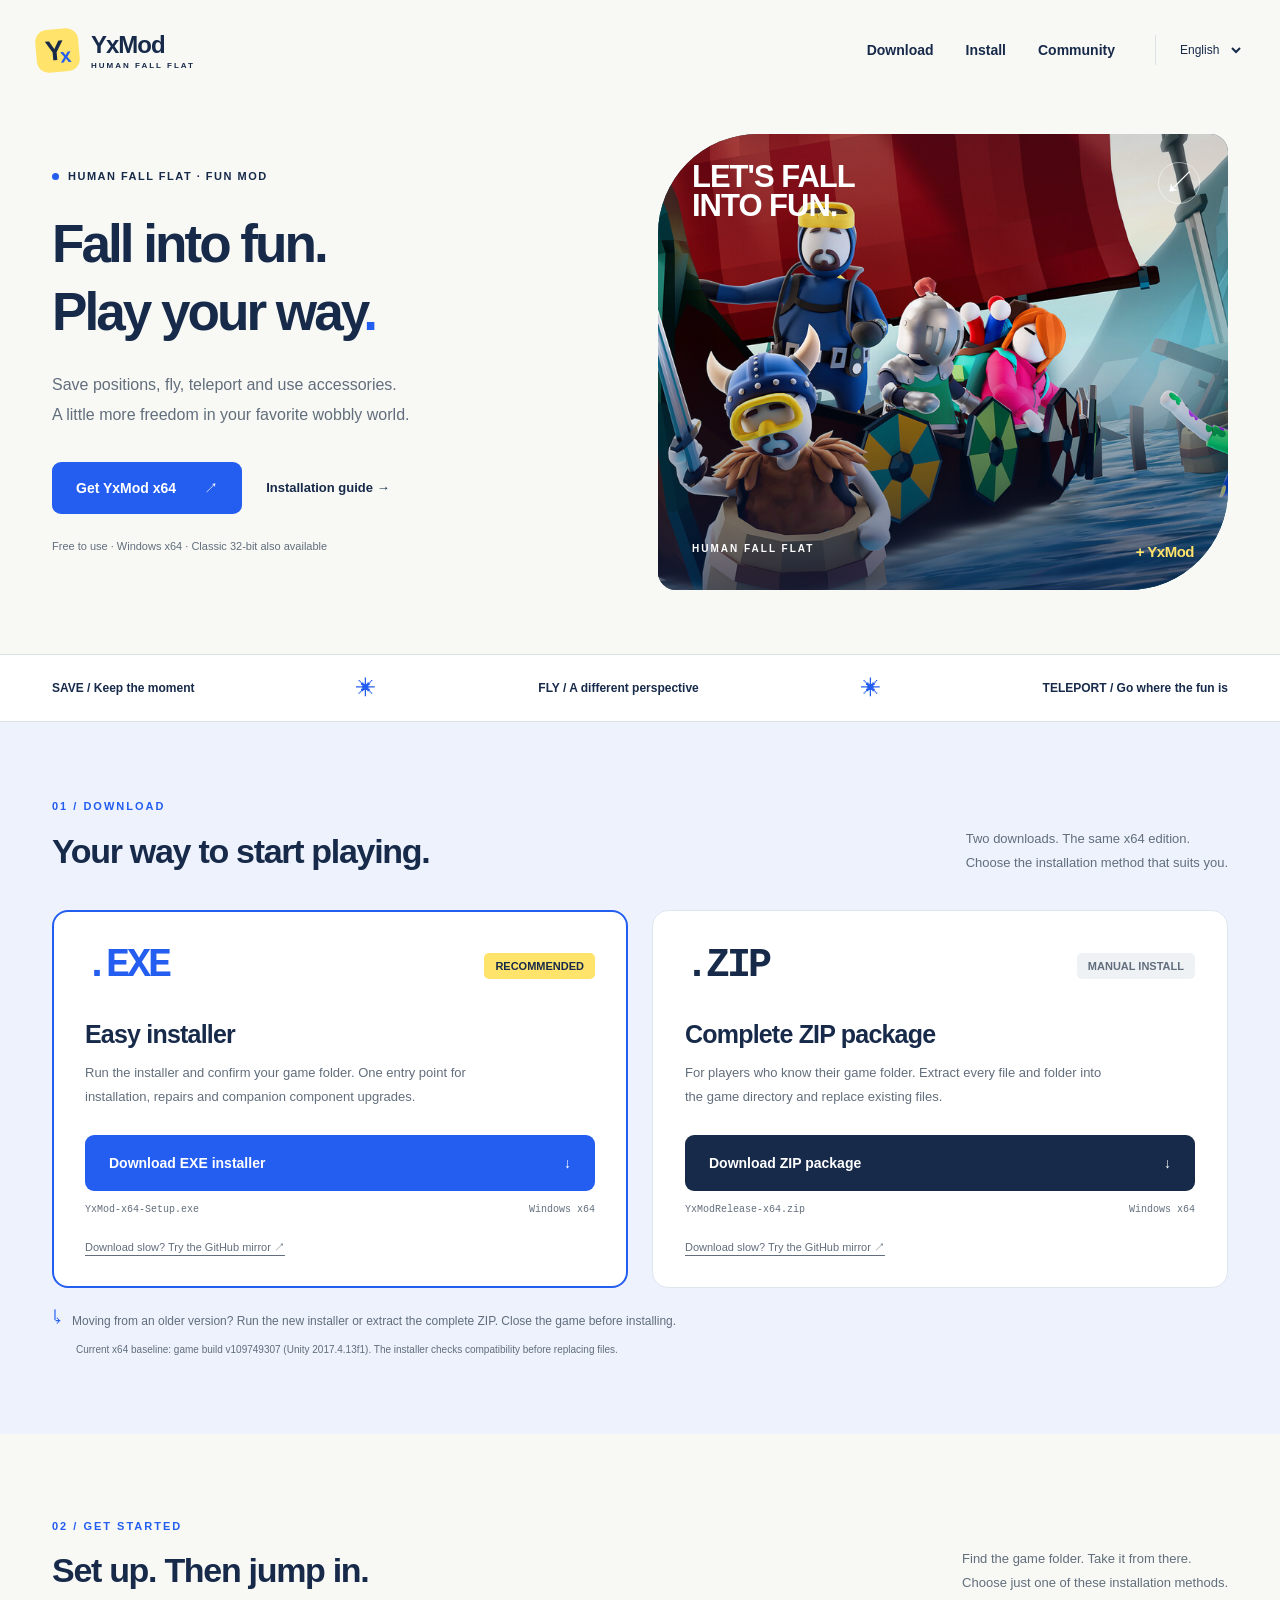
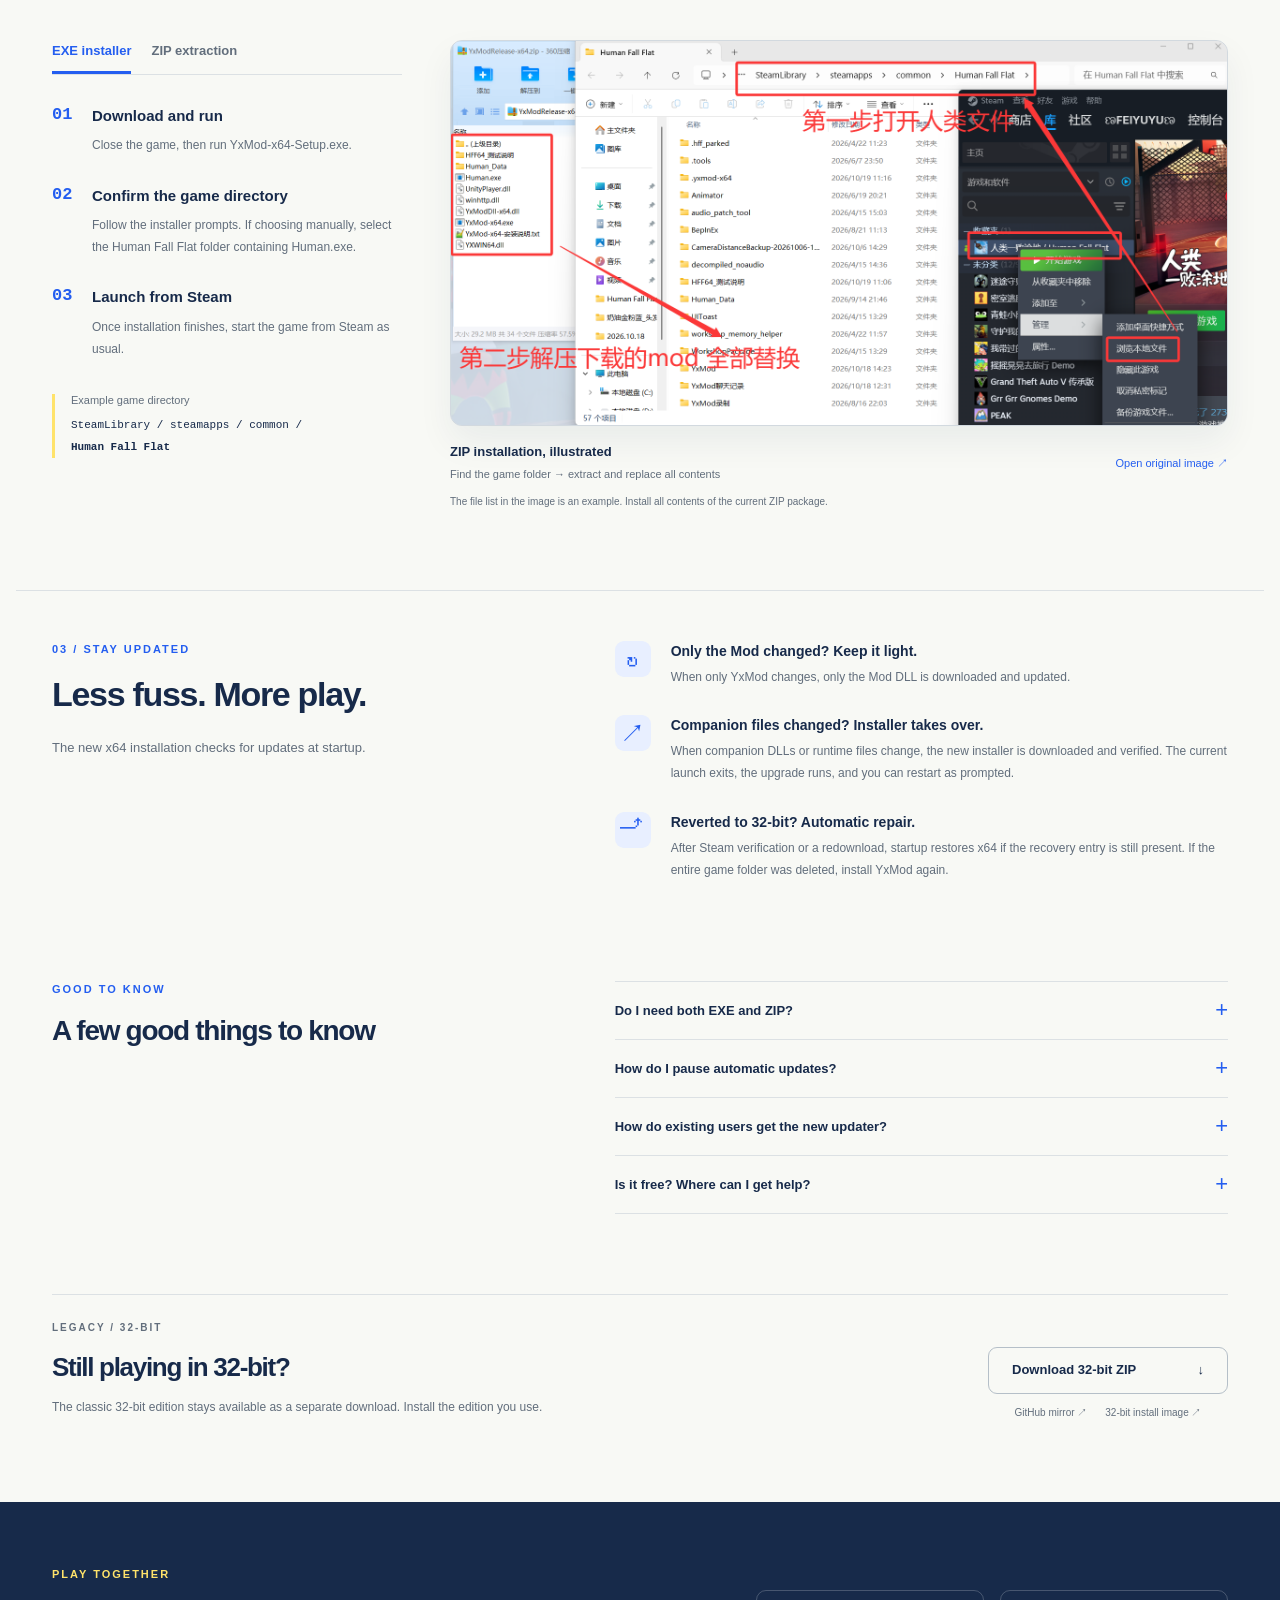
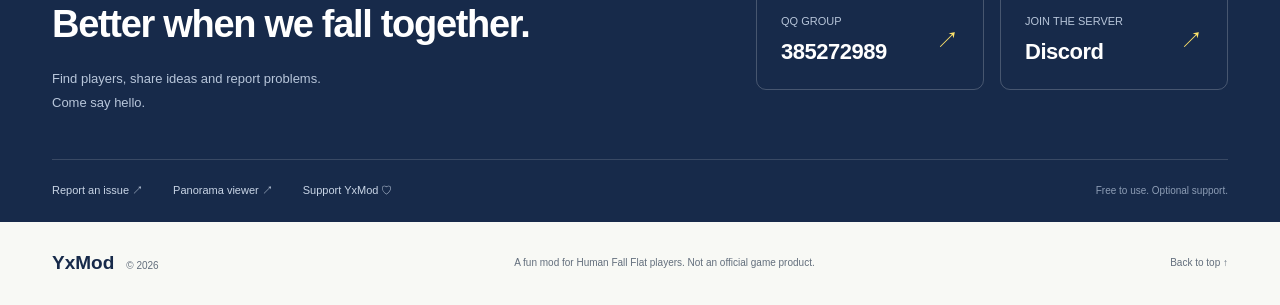
==== commit 4fe9ca7c: "重新设计下载站并加入 x64 图文安装教程" ====
--- a/docs/index.html
+++ b/docs/index.html
@@ -1,875 +1,58 @@
-<!DOCTYPE html>
+<!doctype html>
 <html lang="zh-CN">
 <head>
-<meta charset="UTF-8" />
-<meta name="viewport" content="width=device-width, initial-scale=1.0" />
-<title>YxMod</title>
-<style>
-    :root {
-        color-scheme: light;
-        --bg: #eaf3ff;
-        --card: #ffffff;
-        --text: #18314d;
-        --muted: #5e748e;
-        --primary: #2f7cf6;
-        --primary-2: #25b27c;
-        --primary-3: #2bc7d9;
-        --soft-primary: rgba(47, 124, 246, 0.10);
-        --soft-primary-2: rgba(37, 178, 124, 0.12);
-        --border: rgba(74, 138, 200, 0.16);
-        --shadow: 0 24px 60px rgba(24, 49, 77, 0.08);
-    }
-
-    * {
-        box-sizing: border-box;
-    }
-
-    body {
-        position: relative;
-        margin: 0;
-        font-family: "Segoe UI", "Noto Sans KR", "PingFang SC", "Microsoft YaHei", sans-serif;
-        color: var(--text);
-        padding: 24px;
-        overflow-x: hidden;
-        background:
-            radial-gradient(circle at -5% -10%, rgba(47, 124, 246, 0.14), transparent 34%),
-            radial-gradient(circle at 100% 0%, rgba(43, 199, 217, 0.12), transparent 28%),
-            radial-gradient(circle at 85% 12%, rgba(37, 178, 124, 0.12), transparent 26%),
-            linear-gradient(135deg, #f5fbff 0%, #eaf3ff 46%, #eefbfa 100%),
-            var(--bg);
-    }
-
-    body::before {
-        content: "";
-        position: fixed;
-        inset: 0;
-        z-index: -2;
-        background:
-            linear-gradient(135deg, rgba(25, 43, 63, 0.42), rgba(15, 71, 93, 0.30)),
-            url("./site-background.jpg") center center / cover no-repeat;
-        transform: scale(1.02);
-    }
-
-    body::after {
-        content: "";
-        position: fixed;
-        inset: 0;
-        z-index: -1;
-        background:
-            linear-gradient(180deg, rgba(234, 243, 255, 0.82), rgba(234, 243, 255, 0.88)),
-            radial-gradient(circle at top left, rgba(47, 124, 246, 0.16), transparent 30%),
-            radial-gradient(circle at top right, rgba(37, 178, 124, 0.14), transparent 26%);
-        pointer-events: none;
-    }
-
-    .page {
-        max-width: 960px;
-        margin: 0 auto;
-    }
-
-    .hero,
-    .card {
-        background: var(--card);
-        border: 1px solid var(--border);
-        border-radius: 22px;
-        box-shadow: var(--shadow);
-    }
-
-    .hero {
-        padding: 42px 34px 30px;
-        background:
-            radial-gradient(circle at top right, rgba(43, 199, 217, 0.16), transparent 30%),
-            linear-gradient(135deg, rgba(47, 124, 246, 0.16), rgba(43, 199, 217, 0.12) 45%, rgba(37, 178, 124, 0.16)),
-            linear-gradient(180deg, rgba(255, 255, 255, 0.92), rgba(255, 255, 255, 0.98)),
-            var(--card);
-        box-shadow: 0 30px 70px rgba(31, 86, 160, 0.12);
-    }
-
-    .hero-top {
-        display: flex;
-        justify-content: space-between;
-        gap: 16px;
-        align-items: flex-start;
-    }
-
-    .badge {
-        display: inline-flex;
-        align-items: center;
-        padding: 8px 14px;
-        border-radius: 999px;
-        background: linear-gradient(135deg, rgba(47, 124, 246, 0.14), rgba(43, 199, 217, 0.12), rgba(37, 178, 124, 0.14));
-        color: var(--primary);
-        font-size: 14px;
-        font-weight: 700;
-        border: 1px solid rgba(47, 124, 246, 0.12);
-    }
-
-    .lang-trigger-wrap {
-        position: relative;
-    }
-
-    .lang-indicator {
-        display: inline-flex;
-        align-items: center;
-        gap: 8px;
-        color: var(--primary);
-        font-size: 14px;
-        white-space: nowrap;
-        cursor: pointer;
-        user-select: none;
-        padding: 10px 15px;
-        border-radius: 999px;
-        background: linear-gradient(135deg, rgba(255, 255, 255, 0.82), rgba(244, 250, 255, 0.94));
-        border: 1px solid rgba(47, 124, 246, 0.14);
-        font-weight: 700;
-        box-shadow: 0 12px 28px rgba(47, 124, 246, 0.08);
-    }
-
-    .lang-indicator:hover {
-        color: #1959bf;
-        background: linear-gradient(135deg, rgba(255, 255, 255, 0.92), rgba(241, 251, 255, 0.98));
-    }
-
-    .lang-switcher {
-        display: none;
-        position: absolute;
-        right: 0;
-        top: calc(100% + 10px);
-        z-index: 20;
-        min-width: 220px;
-        padding: 14px;
-        border: 1px solid var(--border);
-        border-radius: 16px;
-        background: rgba(255, 255, 255, 0.98);
-        box-shadow: var(--shadow);
-        backdrop-filter: blur(10px);
-    }
-
-    .lang-switcher.visible {
-        display: block;
-    }
-
-    .lang-switcher-title {
-        font-size: 13px;
-        color: var(--muted);
-        margin-bottom: 10px;
-    }
-
-    .lang-buttons {
-        display: flex;
-        gap: 8px;
-        flex-wrap: wrap;
-    }
-
-    .lang-button {
-        border: 1px solid var(--border);
-        background: linear-gradient(180deg, #f8fcff, #f2f9ff);
-        color: var(--text);
-        border-radius: 10px;
-        padding: 8px 12px;
-        font-size: 13px;
-        cursor: pointer;
-        font-weight: 700;
-    }
-
-    .lang-button.active {
-        background: linear-gradient(135deg, var(--primary), var(--primary-3), var(--primary-2));
-        color: #fff;
-        border-color: transparent;
-    }
-
-    h1 {
-        margin: 18px 0 12px;
-        font-size: clamp(38px, 7vw, 56px);
-        line-height: 1;
-        letter-spacing: -0.03em;
-    }
-
-    .lead {
-        margin: 0;
-        max-width: 760px;
-        font-size: 18px;
-        line-height: 1.9;
-        color: var(--muted);
-    }
-
-    .hero-highlight {
-        margin-top: 22px;
-        display: grid;
-        grid-template-columns: minmax(260px, 1.1fr) minmax(220px, 0.9fr);
-        gap: 16px;
-    }
-
-    .highlight-box,
-    .group-box {
-        border-radius: 18px;
-        padding: 20px 22px;
-    }
-
-    .highlight-box {
-        background: linear-gradient(135deg, rgba(255, 255, 255, 0.82), rgba(246, 252, 255, 0.72));
-        border: 1px solid rgba(47, 124, 246, 0.12);
-        box-shadow: inset 0 1px 0 rgba(255, 255, 255, 0.40);
-    }
-
-    .group-box {
-        display: block;
-        background: linear-gradient(135deg, rgba(47, 124, 246, 0.26), rgba(43, 199, 217, 0.20) 52%, rgba(37, 178, 124, 0.24));
-        border: 1px solid rgba(47, 124, 246, 0.18);
-        text-decoration: none;
-        transition: transform 0.15s ease, box-shadow 0.15s ease, border-color 0.15s ease;
-        box-shadow:
-            inset 0 1px 0 rgba(255, 255, 255, 0.34),
-            0 18px 40px rgba(38, 124, 197, 0.16);
-    }
-
-    .group-box:hover {
-        transform: translateY(-2px);
-        box-shadow:
-            inset 0 1px 0 rgba(255, 255, 255, 0.36),
-            0 22px 48px rgba(38, 124, 197, 0.20);
-        border-color: rgba(47, 124, 246, 0.30);
-    }
-
-    .mini-label {
-        display: block;
-        font-size: 13px;
-        color: var(--muted);
-        margin-bottom: 8px;
-        font-weight: 700;
-        letter-spacing: 0.04em;
-    }
-
-    .group-number {
-        display: inline-block;
-        font-size: clamp(30px, 5vw, 40px);
-        font-weight: 800;
-        line-height: 1;
-        color: #0e4f7b;
-        letter-spacing: 0.03em;
-    }
-
-    .group-text,
-    .highlight-text {
-        margin: 10px 0 0;
-        color: var(--muted);
-        line-height: 1.7;
-        font-size: 15px;
-    }
-
-    .group-box .mini-label,
-    .group-box .group-text {
-        color: #155b73;
-    }
-
-    .grid {
-        display: grid;
-        grid-template-columns: repeat(auto-fit, minmax(280px, 1fr));
-        gap: 18px;
-        margin-top: 22px;
-    }
-
-    .card {
-        padding: 24px;
-        margin-top: 20px;
-        background: linear-gradient(180deg, rgba(255, 255, 255, 0.94), rgba(255, 255, 255, 0.90));
-    }
-
-    .section-title {
-        margin: 0 0 14px;
-        font-size: 22px;
-        letter-spacing: -0.02em;
-    }
-
-    .section-text,
-    .card p,
-    .card li {
-        color: var(--muted);
-        line-height: 1.8;
-        font-size: 16px;
-    }
-
-    .actions {
-        display: flex;
-        flex-wrap: wrap;
-        gap: 12px;
-        margin-top: 24px;
-    }
-
-    .button {
-        display: inline-flex;
-        align-items: center;
-        justify-content: center;
-        min-height: 48px;
-        padding: 0 18px;
-        border-radius: 12px;
-        text-decoration: none;
-        font-weight: 700;
-        transition: transform 0.15s ease, box-shadow 0.15s ease, background 0.15s ease;
-    }
-
-    .button:hover {
-        transform: translateY(-1px);
-    }
-
-    .button-primary {
-        color: #fff;
-        background: linear-gradient(135deg, var(--primary), var(--primary-3) 48%, var(--primary-2));
-        box-shadow: 0 14px 28px rgba(47, 124, 246, 0.24);
-    }
-
-    .button-secondary {
-        color: #fff;
-        background: linear-gradient(135deg, var(--primary), var(--primary-3) 48%, var(--primary-2));
-        box-shadow: 0 14px 28px rgba(47, 124, 246, 0.22);
-    }
-
-    .button-ghost {
-        color: #fff;
-        background: linear-gradient(135deg, var(--primary), var(--primary-3) 48%, var(--primary-2));
-        border: 1px solid transparent;
-        box-shadow: 0 14px 28px rgba(47, 124, 246, 0.22);
-    }
-
-    .button-primary:hover,
-    .button-secondary:hover,
-    .button-ghost:hover {
-        box-shadow: 0 18px 34px rgba(47, 124, 246, 0.28);
-    }
-
-    ul {
-        margin: 0;
-        padding-left: 20px;
-    }
-
-    .notice {
-        border-left: 4px solid var(--primary);
-        padding-left: 14px;
-        margin-top: 16px;
-    }
-
-    .warm-note {
-        margin-top: 14px;
-        padding: 14px 16px;
-        border-radius: 14px;
-        background: linear-gradient(135deg, rgba(47, 124, 246, 0.11), rgba(43, 199, 217, 0.08), rgba(37, 178, 124, 0.10));
-        color: #275170;
-        font-size: 15px;
-        line-height: 1.7;
-        border: 1px solid rgba(47, 124, 246, 0.10);
-    }
-
-    .link-list {
-        display: grid;
-        gap: 10px;
-        margin-top: 16px;
-    }
-
-    .link-row {
-        display: flex;
-        justify-content: space-between;
-        gap: 14px;
-        align-items: center;
-        padding: 13px 15px;
-        border: 1px solid rgba(47, 124, 246, 0.12);
-        border-radius: 14px;
-        background: linear-gradient(135deg, rgba(255, 255, 255, 0.88), rgba(244, 250, 255, 0.82));
-        color: var(--text);
-        text-decoration: none;
-    }
-
-    .link-row:hover {
-        border-color: rgba(47, 124, 246, 0.28);
-        box-shadow: 0 12px 26px rgba(47, 124, 246, 0.10);
-    }
-
-    .link-row span {
-        color: var(--muted);
-        font-size: 14px;
-        word-break: break-all;
-        text-align: right;
-    }
-
-    .support-actions {
-        display: grid;
-        grid-template-columns: repeat(auto-fit, minmax(260px, 1fr));
-        gap: 14px;
-        margin-top: 18px;
-    }
-
-    .support-action {
-        display: flex;
-        flex-direction: column;
-        gap: 8px;
-        min-height: 118px;
-        padding: 22px;
-        border-radius: 16px;
-        border: 1px solid rgba(47, 124, 246, 0.16);
-        background:
-            radial-gradient(circle at top right, rgba(43, 199, 217, 0.18), transparent 34%),
-            linear-gradient(135deg, rgba(47, 124, 246, 0.14), rgba(37, 178, 124, 0.12)),
-            rgba(255, 255, 255, 0.92);
-        color: var(--text);
-        text-decoration: none;
-        box-shadow: 0 16px 34px rgba(47, 124, 246, 0.12);
-    }
-
-    .support-action:hover {
-        transform: translateY(-2px);
-        border-color: rgba(47, 124, 246, 0.32);
-        box-shadow: 0 22px 42px rgba(47, 124, 246, 0.18);
-    }
-
-    .support-action strong {
-        font-size: 24px;
-        line-height: 1.15;
-    }
-
-    .support-action span {
-        color: var(--muted);
-        line-height: 1.55;
-        font-size: 15px;
-    }
-
-    .support-qr-wrap {
-        margin-top: 18px;
-        max-width: 300px;
-    }
-
-    .stats {
-        display: flex;
-        flex-wrap: wrap;
-        gap: 12px;
-        margin-top: 18px;
-    }
-
-    .stats img {
-        height: 28px;
-    }
-
-    .install-image {
-        width: 100%;
-        margin-top: 18px;
-        border-radius: 16px;
-        border: 1px solid var(--border);
-        box-shadow: var(--shadow);
-        display: block;
-    }
-
-    .support-image {
-        width: 100%;
-        border-radius: 16px;
-        border: 1px solid var(--border);
-        box-shadow: var(--shadow);
-        display: block;
-    }
-
-    .support-card {
-        padding: 20px 24px;
-    }
-
-    footer {
-        text-align: center;
-        color: var(--muted);
-        font-size: 14px;
-        margin: 26px 0 6px;
-    }
-
-    @media (max-width: 760px) {
-        .hero-highlight {
-            grid-template-columns: 1fr;
-        }
-    }
-
-    @media (max-width: 640px) {
-        body {
-            padding: 16px;
-        }
-
-        .hero,
-        .card {
-            padding: 22px 18px;
-        }
-
-        .hero-top {
-            flex-direction: column;
-        }
-
-        .lang-switcher {
-            left: 0;
-            right: auto;
-        }
-
-        .support-qr-wrap {
-            max-width: none;
-        }
-    }
-</style>
+<meta charset="utf-8"><meta name="viewport" content="width=device-width, initial-scale=1"><meta name="theme-color" content="#172a4a">
+<meta name="description" content="YxMod · 人类一败涂地娱乐模组。下载 Windows x64 安装器或 ZIP 解压包，查看图文安装教程，也可下载经典 32 位版本。">
+<title>YxMod · 把快乐，玩出新花样</title><link rel="icon" href="./favicon.svg" type="image/svg+xml"><link rel="stylesheet" href="./site.css"><script src="./site.js" defer></script>
 </head>
 <body>
-<div class="page">
-    <section class="hero">
-        <div class="hero-top">
-            <div class="badge" data-i18n="badge">Humans Fall Flat Mod</div>
-            <div class="lang-trigger-wrap">
-                <div class="lang-indicator" id="lang-indicator">
-                    <span data-i18n="languageLabel">语言</span>: <span id="current-language">简体中文</span>
-                </div>
-                <div class="lang-switcher" id="lang-switcher">
-                    <div class="lang-switcher-title" data-i18n="langSwitcherHint">手动切换语言</div>
-                    <div class="lang-buttons">
-                        <button class="lang-button" type="button" data-lang="zh">简体中文</button>
-                        <button class="lang-button" type="button" data-lang="en">English</button>
-                        <button class="lang-button" type="button" data-lang="ko">한국어</button>
-                    </div>
-                </div>
-            </div>
-        </div>
-
-        <h1 data-i18n="title">YxMod</h1>
-        <p class="lead" data-i18n="lead">
-            YxMod 是《人类一败涂地》的娱乐模组，主打好玩、轻松、整活。定点、飞天、闪现、挂件这些功能都能直接体验。现在这个页面继续提供静态下载，项目本体已经闭源，后续主要通过 Issue 收集问题和建议。
-        </p>
-
-        <div class="hero-highlight">
-            <div class="highlight-box">
-                <span class="mini-label" data-i18n="highlightLabel">这页现在做什么</span>
-                <p class="highlight-text" data-i18n="highlightText">
-                    你可以在这里下载最新静态包、看安装教程、进群交流，也可以去 GitHub Issues 反馈问题。普通玩家直接下载就行，遇到问题再来提。
-                </p>
-            </div>
-            <a class="group-box" href="https://qm.qq.com/cgi-bin/qm/qr?k=iogA2WDffF0rVFl37BfiIQ2_Czf_lUaf&jump_from=webapi&authKey=dO9G8cm4iAVqvZJ6aglLsL7pUNgOV/+d3xJSeKMbuXcsydb1tok4UQrVHNM6c4Fa" target="_blank" rel="noopener noreferrer">
-                <span class="mini-label" data-i18n="groupLabel">交流群</span>
-                <div class="group-number">385272989</div>
-                <p class="group-text" data-i18n="groupText">
-                    想找人一起玩、问安装问题、看更新消息，直接进群会更快。
-                </p>
-            </a>
-        </div>
-
-        <div class="actions">
-            <a class="button button-primary" href="https://cdn.jsdelivr.net/gh/kang-png/YxModDll-Static@main/YxModRelease.zip" target="_blank" rel="noopener noreferrer" data-i18n="downloadPrimary">下载最新版本</a>
-            <a class="button button-secondary" href="https://github.com/kang-png/YxModDll-Static/raw/refs/heads/main/YxModRelease.zip" target="_blank" rel="noopener noreferrer" data-i18n="downloadGithub">GitHub 原始链接</a>
-            <a class="button button-ghost" href="./panorama.html" data-i18n="panoramaButton">全景图预览</a>
-            <a class="button button-ghost" href="https://github.com/kang-png/YxModDll-Static/issues" target="_blank" rel="noopener noreferrer" data-i18n="issueButton">提交 Issue</a>
-            <a class="button button-ghost" href="https://discord.gg/fKz89kdUjZ" target="_blank" rel="noopener noreferrer" data-i18n="discordButton">Discord 社区</a>
-        </div>
-    </section>
-
-    <div class="grid">
-        <section class="card">
-            <h2 class="section-title" data-i18n="downloadTitle">下载说明</h2>
-            <p class="section-text" data-i18n="downloadText">
-                页面已经移除 Gitee 下载入口，保留静态包和几个常用镜像链接。哪个下得顺手就用哪个，不需要纠结。
-            </p>
-            <div class="actions">
-                <a class="button button-ghost" href="https://edgeone.gh-proxy.com/https://github.com/kang-png/YxModDll-Static/raw/refs/heads/main/YxModRelease.zip" target="_blank" rel="noopener noreferrer" data-i18n="downloadEdgeOne">EdgeOne 加速下载</a>
-                <a class="button button-ghost" href="https://hk.gh-proxy.com/https://github.com/kang-png/YxModDll-Static/raw/refs/heads/main/YxModRelease.zip" target="_blank" rel="noopener noreferrer" data-i18n="downloadHk">HK Proxy 加速下载</a>
-                <a class="button button-ghost" href="https://gh-proxy.com/https://github.com/kang-png/YxModDll-Static/raw/refs/heads/main/YxModRelease.zip" target="_blank" rel="noopener noreferrer" data-i18n="downloadGhProxy">GH Proxy 加速下载</a>
-                <a class="button button-ghost" href="https://gh.llkk.cc/https://github.com/kang-png/YxModDll-Static/raw/refs/heads/main/YxModRelease.zip" target="_blank" rel="noopener noreferrer" data-i18n="downloadLlkk">llkk GitHub 加速下载</a>
-            </div>
-        </section>
-
-        <section class="card">
-            <h2 class="section-title" data-i18n="projectTitle">项目状态</h2>
-            <p class="section-text" data-i18n="projectText">
-                现在项目已经闭源，不再公开主仓库代码。后续如果你发现 bug、安装失败、功能异常，或者有想提的建议，都统一走指定的 Issues 页面。
-            </p>
-            <p class="notice">
-                <strong data-i18n="issueOnlyTitle">Issue 收集地址：</strong>
-                <a href="https://github.com/kang-png/YxModDll-Static/issues" target="_blank" rel="noopener noreferrer">https://github.com/kang-png/YxModDll-Static/issues</a>
-            </p>
-            <div class="warm-note" data-i18n="projectWarmNote">
-                只要你把问题描述清楚一点，比如系统、报错、安装位置、复现方式，处理起来会快很多。
-            </div>
-        </section>
-    </div>
-
-    <section class="card">
-        <h2 class="section-title" data-i18n="installTitle">安装步骤</h2>
-        <ul>
-            <li data-i18n="installStep1">先下载压缩包，解压后会看到 `winhttp.dll` 和 `YxModDll.dll`。</li>
-            <li data-i18n="installStep2">在 Steam 里打开《人类一败涂地》的本地文件夹。</li>
-            <li data-i18n="installStep3">把这两个文件放进游戏目录里，和 `Human.exe` 放在一起。</li>
-        </ul>
-        <img class="install-image" src="./install-guide.png" alt="YxMod 安装教程" />
-        <div class="warm-note" data-i18n="installWarmNote">
-            如果你是第一次装模组，照着图一步一步来就够了。大多数安装问题，基本都是文件没有放到游戏根目录。
-        </div>
-    </section>
-
-    <section class="card support-card">
-        <h2 class="section-title" data-i18n="supportTitle">无偿赞助</h2>
-        <p class="section-text" data-i18n="supportText">
-            YxMod 目前仍然是免费提供给大家使用的。如果你觉得这个项目帮到了你，或者只是单纯想支持一下后续维护，可以随意赞助，不赞助也完全没关系。
-        </p>
-        <div class="support-actions">
-            <a class="support-action" href="https://www.patreon.com/cw/dudu211/membership" target="_blank" rel="noopener noreferrer">
-                <strong>Patreon</strong>
-                <span data-i18n="patreonHint">国外用户推荐使用 Patreon，适合美元订阅和国际付款。</span>
-            </a>
-            <a class="support-action" href="https://afdian.com/a/palworld_mc1_top" target="_blank" rel="noopener noreferrer">
-                <strong>爱发电</strong>
-                <span data-i18n="afdianHint">国内用户推荐使用爱发电，支付和查看都更方便。</span>
-            </a>
-        </div>
-        <div class="support-qr-wrap">
-            <img class="support-image" src="./support-qr.jpg" alt="YxMod 无偿赞助二维码" />
-        </div>
-        <div class="warm-note" data-i18n="supportWarmNote">
-            赞助完全自愿，没有任何功能门槛，也不会影响正常下载和使用。
-        </div>
-    </section>
-
-    <section class="card">
-        <h2 class="section-title" data-i18n="communityTitle">社区交流</h2>
-        <p class="section-text" data-i18n="communityText">
-            国内交流主要在 QQ 群，国外玩家和英文反馈可以进 Discord。安装问题、使用反馈、bug 报告都可以从这些入口联系。
-        </p>
-        <div class="link-list">
-            <a class="link-row" href="https://discord.gg/fKz89kdUjZ" target="_blank" rel="noopener noreferrer">
-                <strong>Discord</strong>
-                <span>discord.gg/fKz89kdUjZ</span>
-            </a>
-            <a class="link-row" href="https://qm.qq.com/cgi-bin/qm/qr?k=iogA2WDffF0rVFl37BfiIQ2_Czf_lUaf&jump_from=webapi&authKey=dO9G8cm4iAVqvZJ6aglLsL7pUNgOV/+d3xJSeKMbuXcsydb1tok4UQrVHNM6c4Fa" target="_blank" rel="noopener noreferrer">
-                <strong data-i18n="qqGroupLabel">QQ 群</strong>
-                <span>385272989</span>
-            </a>
-        </div>
-    </section>
-
-    <section class="card">
-        <h2 class="section-title" data-i18n="feedbackTitle">语言与反馈</h2>
-        <p class="section-text" data-i18n="feedbackText">
-            页面会根据浏览器语言自动切换为简体中文、English 或 한국어。为了方便测试，我加了一个隐藏入口：连续点击右上角语言区域 5 次，就能手动切换语言。
-        </p>
-        <div class="stats">
-            <a href="https://github.com/kang-png/YxModDll-Static/issues" target="_blank" rel="noopener noreferrer">
-                <img src="https://img.shields.io/github/issues/kang-png/YxModDll-Static?style=for-the-badge" alt="GitHub Issues" />
-            </a>
-        </div>
-    </section>
-
-    <footer>
-        <span data-i18n="footer">YxMod © 2026</span>
-    </footer>
-</div>
-
-<script>
-    const translations = {
-        zh: {
-            htmlLang: "zh-CN",
-            currentLanguage: "简体中文",
-            badge: "Humans Fall Flat Mod",
-            languageLabel: "语言",
-            langSwitcherHint: "手动切换语言",
-            title: "YxMod",
-            lead: "欢迎来到 YxMod 小站。这里整理了《人类一败涂地》模组的下载、安装教程和反馈入口，方便大家轻松开玩。常用功能和整活玩法都可以直接体验，遇到问题也能很快找到地方反馈。",
-            highlightLabel: "这页现在做什么",
-            highlightText: "你可以在这里直接下载最新版本、照着图片完成安装、进群聊天交流，也可以去 GitHub Issues 提交问题或建议。第一次来不用紧张，跟着页面一步一步来就好啦。",
-            groupLabel: "交流群",
-            groupText: "想找人一起玩、问安装问题、看看最近有没有更新，来群里会更快一些。",
-            downloadPrimary: "下载最新版本",
-            downloadGithub: "GitHub 原始链接",
-            panoramaButton: "全景图预览",
-            issueButton: "提交 Issue",
-            discordButton: "Discord 社区",
-            downloadTitle: "下载说明",
-            downloadText: "页面已经移除 Gitee 下载入口，目前保留主下载和几个常用镜像。你可以直接选自己下载速度更顺手的链接，不用来回折腾。",
-            downloadEdgeOne: "EdgeOne 加速下载",
-            downloadHk: "HK Proxy 加速下载",
-            downloadGhProxy: "GH Proxy 加速下载",
-            downloadLlkk: "llkk GitHub 加速下载",
-            projectTitle: "项目状态",
-            projectText: "目前项目主体已经闭源，不再公开主仓库代码。后续如果你遇到安装失败、功能异常、兼容性问题，或者有想反馈的小建议，统一在指定的 Issues 页面收集。",
-            issueOnlyTitle: "Issue 收集地址：",
-            projectWarmNote: "反馈时如果能顺手写上系统环境、报错内容、安装位置和复现方式，处理起来会快很多，真的会很感谢。",
-            installTitle: "安装步骤",
-            installStep1: "先下载压缩包，解压后你会看到 `winhttp.dll` 和 `YxModDll.dll` 这两个文件。",
-            installStep2: "在 Steam 里打开《人类一败涂地》的本地文件夹，也就是游戏根目录。",
-            installStep3: "把这两个文件放进去，和 `Human.exe` 放在同一层目录里就可以了。",
-            installWarmNote: "如果你是第一次装模组，照着下面的图片一步一步放文件就够啦。大多数安装问题，基本都是文件放错目录造成的。",
-            supportTitle: "无偿赞助",
-            supportText: "YxMod 目前依然免费提供给大家使用。如果这个项目刚好帮到了你，或者你愿意支持一下后续维护，可以选择下面的入口随意赞助；当然，不赞助也完全没关系。",
-            patreonHint: "国外用户推荐使用 Patreon，适合美元订阅和国际付款。",
-            afdianHint: "国内用户推荐使用爱发电，支付和查看都更方便。",
-            supportWarmNote: "赞助完全自愿，没有任何功能门槛，也不会影响正常下载、更新或使用体验。国内优先爱发电，国外优先 Patreon；二维码只是备用入口。",
-            communityTitle: "社区交流",
-            communityText: "国内交流主要在 QQ 群，国外玩家和英文反馈可以进 Discord。安装问题、使用反馈、bug 报告都可以从这些入口联系。",
-            qqGroupLabel: "QQ 群",
-            feedbackTitle: "语言与反馈",
-            feedbackText: "页面会根据浏览器语言自动切换为简体中文、English 或 한국어。如果想手动切换，也可以直接点右上角的语言按钮来选择。",
-            footer: "YxMod © 2026"
-        },
-        en: {
-            htmlLang: "en",
-            currentLanguage: "English",
-            badge: "Humans Fall Flat Mod",
-            languageLabel: "Language",
-            langSwitcherHint: "Switch language",
-            title: "YxMod",
-            lead: "Welcome to the YxMod page. This site keeps the download links, installation guide, and feedback entry for the Humans Fall Flat mod in one place, so you can get started without digging around.",
-            highlightLabel: "What This Page Is For",
-            highlightText: "You can download the latest build here, follow the picture guide for installation, join the community group, or send bug reports and suggestions through GitHub Issues. If this is your first visit, just follow the steps and you should be fine.",
-            groupLabel: "Community Group",
-            groupText: "If you want help, updates, or just people to play with, joining the group is the fastest option.",
-            downloadPrimary: "Download Latest Version",
-            downloadGithub: "GitHub Direct Link",
-            panoramaButton: "Panorama Viewer",
-            issueButton: "Open an Issue",
-            discordButton: "Discord Community",
-            downloadTitle: "Downloads",
-            downloadText: "The old Gitee entry has been removed. This page now keeps the main package and a few common mirrors, so you can simply use whichever link feels fastest for you.",
-            downloadEdgeOne: "EdgeOne Mirror",
-            downloadHk: "HK Proxy Mirror",
-            downloadGhProxy: "GH Proxy Mirror",
-            downloadLlkk: "llkk GitHub Mirror",
-            projectTitle: "Project Status",
-            projectText: "The main project is now closed-source and the original code repository is no longer public. If you run into install issues, unexpected behavior, or want to leave a suggestion, please use the dedicated Issues page.",
-            issueOnlyTitle: "Issue collection URL:",
-            projectWarmNote: "A clear report helps a lot. If possible, include your system, the error message, where you placed the files, and how to reproduce the issue.",
-            installTitle: "Installation",
-            installStep1: "Download the archive and extract it. You should see `winhttp.dll` and `YxModDll.dll`.",
-            installStep2: "Open the local Human Fall Flat folder from Steam, which is the game root directory.",
-            installStep3: "Place both files there, right next to `Human.exe`.",
-            installWarmNote: "If this is your first time installing a mod, the picture guide below should be enough. Most install issues happen because the files were placed in the wrong folder.",
-            supportTitle: "Optional Support",
-            supportText: "YxMod is still free to use. If this project helped you and you feel like supporting future maintenance, you can use one of the links below. It is completely optional.",
-            patreonHint: "Recommended for international users. Patreon works better for USD subscriptions and overseas payments.",
-            afdianHint: "Recommended for users in China. Afdian is easier for local payment and account access.",
-            supportWarmNote: "Support is entirely voluntary. There is no paywall, no feature lock, and normal download or use is never affected. Use Afdian in China, Patreon outside China; the QR code is only a backup option.",
-            communityTitle: "Community",
-            communityText: "Chinese discussion mainly happens in the QQ group. International users and English feedback can use Discord. Install questions, bug reports, and general feedback are all welcome there.",
-            qqGroupLabel: "QQ Group",
-            feedbackTitle: "Language and Feedback",
-            feedbackText: "The page automatically switches between Simplified Chinese, English, and Korean based on your browser language. You can also use the language button in the top-right corner to switch manually.",
-            footer: "YxMod © 2026"
-        },
-        ko: {
-            htmlLang: "ko",
-            currentLanguage: "한국어",
-            badge: "Humans Fall Flat Mod",
-            languageLabel: "언어",
-            langSwitcherHint: "언어 전환",
-            title: "YxMod",
-            lead: "YxMod 페이지에 오신 것을 환영합니다. 이곳에서는 Humans Fall Flat 모드의 다운로드, 설치 가이드, 피드백 입구를 한 번에 확인할 수 있어서 처음 오는 분도 편하게 시작할 수 있습니다.",
-            highlightLabel: "이 페이지에서 할 수 있는 일",
-            highlightText: "최신 버전을 내려받고, 그림 가이드를 보며 설치하고, 그룹에 들어가서 대화를 나누고, GitHub Issues로 문제나 제안을 보낼 수 있습니다. 처음이라도 순서대로 따라가면 어렵지 않습니다.",
-            groupLabel: "커뮤니티 그룹",
-            groupText: "설치 질문, 업데이트 확인, 같이 플레이할 사람을 찾고 싶다면 그룹에 들어오는 것이 가장 빠릅니다.",
-            downloadPrimary: "최신 버전 다운로드",
-            downloadGithub: "GitHub 원본 링크",
-            panoramaButton: "파노라마 미리보기",
-            issueButton: "Issue 등록",
-            discordButton: "Discord 커뮤니티",
-            downloadTitle: "다운로드",
-            downloadText: "기존 Gitee 다운로드 항목은 제거되었습니다. 지금은 메인 패키지와 몇 가지 미러만 남겨 두었으니, 가장 잘 되는 링크를 사용하시면 됩니다.",
-            downloadEdgeOne: "EdgeOne 미러",
-            downloadHk: "HK Proxy 미러",
-            downloadGhProxy: "GH Proxy 미러",
-            downloadLlkk: "llkk GitHub 미러",
-            projectTitle: "프로젝트 상태",
-            projectText: "현재 프로젝트 본체는 비공개 소스이며 메인 코드 저장소는 더 이상 공개되지 않습니다. 설치 문제, 버그, 건의 사항은 전용 Issues 페이지에서 받고 있습니다.",
-            issueOnlyTitle: "Issue 접수 주소:",
-            projectWarmNote: "문제를 올릴 때 시스템 정보, 오류 메시지, 파일을 넣은 위치, 재현 방법까지 적어 주시면 훨씬 빠르게 확인할 수 있습니다.",
-            installTitle: "설치 방법",
-            installStep1: "압축 파일을 내려받아 풀면 `winhttp.dll` 과 `YxModDll.dll` 이 보입니다.",
-            installStep2: "Steam에서 Humans Fall Flat의 로컬 폴더, 즉 게임 루트 폴더를 엽니다.",
-            installStep3: "두 파일을 `Human.exe` 와 같은 위치에 넣으면 됩니다.",
-            installWarmNote: "처음 모드를 설치하는 경우라면 아래 그림만 순서대로 따라 하셔도 충분합니다. 대부분의 설치 문제는 파일 위치가 잘못되어 생깁니다.",
-            supportTitle: "자율 후원",
-            supportText: "YxMod는 지금도 무료로 제공되고 있습니다. 이 프로젝트가 도움이 되었거나 앞으로의 유지 보수를 응원하고 싶다면 아래 링크 중 하나로 자유롭게 후원하실 수 있습니다.",
-            patreonHint: "해외 사용자에게는 Patreon을 추천합니다. 달러 구독과 해외 결제에 더 적합합니다.",
-            afdianHint: "중국 사용자는 Afdian을 추천합니다. 현지 결제와 계정 이용이 더 편합니다.",
-            supportWarmNote: "후원은 완전히 자율이며, 기능 제한도 없고 다운로드나 사용에도 아무 영향이 없습니다. 중국에서는 Afdian, 해외에서는 Patreon을 우선 사용해 주세요. QR 코드는 예비용입니다.",
-            communityTitle: "커뮤니티",
-            communityText: "중국어 교류는 주로 QQ 그룹에서 진행됩니다. 해외 사용자와 영어 피드백은 Discord를 이용해 주세요. 설치 질문, 버그 보고, 일반 피드백 모두 환영합니다.",
-            qqGroupLabel: "QQ 그룹",
-            feedbackTitle: "언어와 피드백",
-            feedbackText: "페이지는 브라우저 언어에 따라 简体中文, English, 한국어로 자동 전환됩니다. 필요하면 오른쪽 위 언어 버튼으로 직접 바꿀 수도 있습니다.",
-            footer: "YxMod © 2026"
-        }
-    };
-
-    const langIndicator = document.getElementById("lang-indicator");
-    const langSwitcher = document.getElementById("lang-switcher");
-    const langButtons = Array.from(document.querySelectorAll(".lang-button"));
-    let manualLanguage = null;
-
-    function resolveLanguage() {
-        const params = new URLSearchParams(window.location.search);
-        const forced = params.get("lang");
-        if (forced && translations[forced]) {
-            return forced;
-        }
-        if (manualLanguage && translations[manualLanguage]) {
-            return manualLanguage;
-        }
-
-        const language = (navigator.language || navigator.userLanguage || "").toLowerCase();
-        if (language.startsWith("ko")) {
-            return "ko";
-        }
-        if (language.startsWith("en")) {
-            return "en";
-        }
-        return "zh";
-    }
-
-    function updateLangButtons(activeLanguage) {
-        langButtons.forEach((button) => {
-            button.classList.toggle("active", button.dataset.lang === activeLanguage);
-        });
-    }
-
-    function applyLanguage(language) {
-        const locale = translations[language] || translations.zh;
-        document.documentElement.lang = locale.htmlLang;
-        document.title = locale.title;
-
-        document.querySelectorAll("[data-i18n]").forEach((element) => {
-            const key = element.getAttribute("data-i18n");
-            if (locale[key]) {
-                element.textContent = locale[key];
-            }
-        });
-
-        const currentLanguage = document.getElementById("current-language");
-        if (currentLanguage) {
-            currentLanguage.textContent = locale.currentLanguage;
-        }
-
-        const installImage = document.querySelector(".install-image");
-        if (installImage) {
-            installImage.alt = locale.installTitle;
-        }
-
-        updateLangButtons(language);
-    }
-
-    function toggleSwitcher(forceVisible) {
-        const visible = typeof forceVisible === "boolean" ? forceVisible : !langSwitcher.classList.contains("visible");
-        langSwitcher.classList.toggle("visible", visible);
-    }
-
-    langIndicator.addEventListener("click", () => {
-        toggleSwitcher();
-    });
-
-    langButtons.forEach((button) => {
-        button.addEventListener("click", () => {
-            manualLanguage = button.dataset.lang;
-            applyLanguage(manualLanguage);
-        });
-    });
-
-    document.addEventListener("click", (event) => {
-        if (!langSwitcher.contains(event.target) && !langIndicator.contains(event.target)) {
-            toggleSwitcher(false);
-        }
-    });
-
-    applyLanguage(resolveLanguage());
-</script>
-</body>
-</html>
+<a class="skip" href="#downloads" data-i18n="skip">跳到下载</a>
+<header class="header">
+<a class="brand" href="#" aria-label="YxMod"><span class="brand-mark">Y<span>x</span></span><span>YxMod<span class="brand-sub">HUMAN FALL FLAT</span></span></a>
+<nav aria-label="Main"><a href="#downloads" data-i18n="navDownload">下载</a><a href="#install" data-i18n="navInstall">安装教程</a><a href="#community" data-i18n="navCommunity">社区</a></nav>
+<label class="language"><span class="sr-only" data-i18n="language">语言</span><select id="language" aria-label="Language"><option value="zh">简体中文</option><option value="en">English</option><option value="ko">한국어</option></select></label>
+</header>
+<main>
+<section class="hero wrap" aria-labelledby="hero-title">
+<div class="hero-copy"><div class="eyebrow"><span class="live-dot"></span><span data-i18n="eyebrow">人类一败涂地 · 娱乐模组</span></div>
+<h1 id="hero-title" data-i18n="heroTitle">把快乐，<br>玩出新花样<span class="punct">。</span></h1>
+<p class="hero-description" data-i18n="heroDescription">定点、飞天、闪现、挂件。<br>熟悉的软趴趴世界，再多一点自由发挥。</p>
+<div class="hero-actions"><a class="button button-blue" href="#downloads"><span data-i18n="heroDownload">获取 YxMod x64</span><span aria-hidden="true">↗</span></a><a class="text-link" href="#install"><span data-i18n="heroGuide">先看安装教程</span> →</a></div>
+<p class="hero-note" data-i18n="heroNote">免费使用 · Windows x64 · 经典 32 位版仍可下载</p></div>
+<div class="hero-art"><img src="./site-background.jpg" alt="Human Fall Flat" width="1920" height="620" fetchpriority="high"><div class="art-label"><span>LET'S FALL<br>INTO FUN.</span><span class="art-arrow" aria-hidden="true">↙</span></div><div class="art-caption"><span>HUMAN FALL FLAT</span><span>+ YxMod</span></div></div>
+</section>
+<div class="feature-ribbon"><div class="wrap ribbon-inner"><span data-i18n="feature1">定点 / 留住精彩瞬间</span><span aria-hidden="true">✳</span><span data-i18n="feature2">飞天 / 换个角度看世界</span><span aria-hidden="true">✳</span><span data-i18n="feature3">闪现 / 快乐说走就走</span></div></div>
+<section class="download-section" id="downloads" aria-labelledby="download-title"><div class="wrap">
+<div class="section-heading"><div><div class="eyebrow">01 / DOWNLOAD</div><h2 id="download-title" data-i18n="downloadTitle">选一种方式，即刻开玩。</h2></div><p data-i18n="downloadIntro">两种下载，同一个 x64 版本。<br>选择适合你的安装方式就好。</p></div>
+<div class="download-grid">
+<article class="download-card recommended"><div class="card-top"><span class="file-type">.EXE</span><span class="recommend-tag" data-i18n="recommended">推荐 · 更省心</span></div><h3 data-i18n="exeTitle">一键安装器</h3><p data-i18n="exeDescription">运行安装器，按提示选择游戏目录。安装、修复与后续配套组件更新，一个入口搞定。</p><a class="button button-blue download-link" href="https://fxclient.oss-cn-beijing.aliyuncs.com/YxModDll/x64/YxMod-x64-Setup.exe"><span data-i18n="exeDownload">下载 EXE 安装器</span><span aria-hidden="true">↓</span></a><div class="file-name">YxMod-x64-Setup.exe <span>Windows x64</span></div><a class="mirror" href="https://raw.githubusercontent.com/kang-png/YxModDll-Static/main/x64/YxMod-x64-Setup.exe" data-i18n="githubMirror">主下载较慢？使用 GitHub 备用下载 ↗</a></article>
+<article class="download-card"><div class="card-top"><span class="file-type">.ZIP</span><span class="plain-tag" data-i18n="zipTag">手动解压</span></div><h3 data-i18n="zipTitle">完整解压包</h3><p data-i18n="zipDescription">适合熟悉游戏目录的玩家。将压缩包内全部文件和文件夹解压到游戏目录，确认替换。</p><a class="button button-dark download-link" href="https://fxclient.oss-cn-beijing.aliyuncs.com/YxModDll/x64/YxModRelease-x64.zip"><span data-i18n="zipDownload">下载 ZIP 解压包</span><span aria-hidden="true">↓</span></a><div class="file-name">YxModRelease-x64.zip <span>Windows x64</span></div><a class="mirror" href="https://raw.githubusercontent.com/kang-png/YxModDll-Static/main/x64/YxModRelease-x64.zip" data-i18n="githubMirror">主下载较慢？使用 GitHub 备用下载 ↗</a></article>
+</div><p class="download-footnote"><span aria-hidden="true">↳</span><span data-i18n="downloadFootnote">首次从旧版升级到 x64，请运行新版安装器，或完整覆盖 ZIP。安装前先退出游戏。</span></p><p class="compatibility" data-i18n="compatibility">当前 x64 适配基线：游戏 v109749307（Unity 2017.4.13f1）。安装器会在替换文件前检查版本。</p>
+</div></section>
+<section class="install-section wrap" id="install" aria-labelledby="install-title">
+<div class="section-heading"><div><div class="eyebrow">02 / GET STARTED</div><h2 id="install-title" data-i18n="installTitle">装好，再出发。</h2></div><p data-i18n="installIntro">找到游戏目录，剩下的很简单。<br>两种安装方法选一种即可。</p></div>
+<div class="guide-layout"><div class="guide-copy">
+<div class="tabs" role="tablist" aria-label="Installation"><button id="tab-exe" type="button" role="tab" aria-selected="true" aria-controls="panel-exe" data-mode="exe" data-i18n="exeTab">EXE 一键安装</button><button id="tab-zip" type="button" role="tab" aria-selected="false" aria-controls="panel-zip" tabindex="-1" data-mode="zip" data-i18n="zipTab">ZIP 解压安装</button></div>
+<div id="panel-exe" role="tabpanel" aria-labelledby="tab-exe" tabindex="0"><ol class="steps"><li><h3 data-i18n="exeStep1">下载并运行安装器</h3><p data-i18n="exeStep1Text">先退出游戏，再运行 YxMod-x64-Setup.exe。</p></li><li><h3 data-i18n="exeStep2">确认游戏所在目录</h3><p data-i18n="exeStep2Text">按安装器提示操作。需要手动选择时，选中包含 Human.exe 的 Human Fall Flat 文件夹。</p></li><li><h3 data-i18n="exeStep3">完成后，从 Steam 启动</h3><p data-i18n="exeStep3Text">安装完成后，照常在 Steam 中启动游戏。</p></li></ol></div>
+<div id="panel-zip" role="tabpanel" aria-labelledby="tab-zip" tabindex="0" hidden><ol class="steps"><li><h3 data-i18n="zipStep1">打开游戏本地文件夹</h3><p data-i18n="zipStep1Text">Steam 游戏库 → 右键「人类一败涂地」→ 管理 → 浏览本地文件。</p></li><li><h3 data-i18n="zipStep2">全部解压，确认替换</h3><p data-i18n="zipStep2Text">退出游戏，将 ZIP 内全部文件和文件夹解压到 Human.exe 同级目录。遇到同名文件，选择替换。</p></li><li><h3 data-i18n="zipStep3">从 Steam 重新启动游戏</h3><p data-i18n="zipStep3Text">不要只复制 Mod DLL，也不要额外套一层解压文件夹。</p></li></ol></div>
+<div class="path-note"><span data-i18n="pathLabel">游戏目录示例</span><code>SteamLibrary / steamapps / common /<br><strong>Human Fall Flat</strong></code></div></div>
+<figure class="guide-figure"><button type="button" id="open-guide" class="guide-image" aria-haspopup="dialog" data-i18n-aria="zoomGuide" aria-label="放大查看安装示意图"><img src="./install-guide-x64.png" alt="Steam 管理 → 浏览本地文件，再将 ZIP 全部内容解压到 Human Fall Flat 游戏目录并替换" width="1656" height="820" loading="lazy"></button><figcaption><span><b data-i18n="imageTitle">ZIP 解压安装示意</b><span data-i18n="imageDescription">找到游戏目录 → 将压缩包全部内容替换进去</span></span><a href="./install-guide-x64.png" target="_blank" rel="noopener" data-i18n="imageZoom">查看原图 ↗</a></figcaption><p class="figure-note" data-i18n="imageNote">图中的文件列表仅作示意，请以当前下载的完整压缩包内容为准。</p></figure>
+</div></section>
+<section class="update-section wrap" aria-labelledby="update-title"><div class="update-intro"><div class="eyebrow">03 / STAY UPDATED</div><h2 id="update-title" data-i18n="updateTitle">更新，少操一点心。</h2><p data-i18n="updateIntro">安装新版 x64 后，启动时会自动检查更新。</p></div><div class="update-points">
+<article><span class="point-icon" aria-hidden="true">↻</span><div><h3 data-i18n="updateMod">只更新 Mod？轻装上阵。</h3><p data-i18n="updateModText">仅 YxMod 有变化时，只下载并更新 Mod DLL。</p></div></article>
+<article><span class="point-icon" aria-hidden="true">↗</span><div><h3 data-i18n="updateComponents">配套文件变了？安装器接手。</h3><p data-i18n="updateComponentsText">检测到配套 DLL 或运行文件更新时，会下载并校验新版安装器，退出当前启动并完成升级，再按提示重新开游戏。</p></div></article>
+<article><span class="point-icon" aria-hidden="true">⤴</span><div><h3 data-i18n="updateRepair">被还原成 32 位？自动修复。</h3><p data-i18n="updateRepairText">Steam 校验或重新下载后，只要恢复入口仍在，启动时就会恢复 x64。若整个游戏目录被删除，请重新安装一次 YxMod。</p></div></article>
+</div></section>
+<section class="faq-section wrap" aria-labelledby="faq-title"><div><div class="eyebrow">GOOD TO KNOW</div><h2 id="faq-title" data-i18n="faqTitle">你可能还想知道</h2></div><div class="faq-list">
+<details><summary data-i18n="faq1">EXE 和 ZIP 都要下载吗？</summary><p data-i18n="faq1Text">不用，选择一种即可。EXE 适合按提示安装；ZIP 适合手动完整解压。两者都是 x64 版本。</p></details>
+<details><summary data-i18n="faq2">如何暂时关闭自动更新？</summary><p data-i18n="faq2Text">在 Human.exe 同级目录创建 skip_update.flag，启动时会跳过联网更新。移除它即可恢复检查；这个开关不影响缺失 Mod 的离线补齐和 32 位回退后的自动恢复。</p></details>
+<details><summary data-i18n="faq3">旧版用户怎么接入新更新机制？</summary><p data-i18n="faq3Text">先运行一次本页的新版 x64 安装器，或完整覆盖新版 ZIP。之后仅 Mod 变化时更新 DLL，配套组件变化时由安装器接手。</p></details>
+<details><summary data-i18n="faq4">免费吗？遇到问题去哪里？</summary><p data-i18n="faq4Text">YxMod 免费使用，赞助完全自愿。安装或使用遇到问题，可以加入下方社区，或通过 GitHub 反馈。</p></details>
+</div></section>
+<section class="legacy-section wrap" id="legacy" aria-labelledby="legacy-title"><div class="legacy-label">LEGACY / 32-BIT</div><div class="legacy-body"><div><h2 id="legacy-title" data-i18n="legacyTitle">仍在使用 32 位？</h2><p data-i18n="legacyText">经典 32 位版继续保留，独立下载。请按自己使用的版本安装。</p></div><div class="legacy-actions"><a class="button button-outline" href="https://fxclient.oss-cn-beijing.aliyuncs.com/YxModDll/YxModRelease.zip"><span data-i18n="legacyDownload">下载 32 位 ZIP</span><span aria-hidden="true">↓</span></a><div><a href="https://raw.githubusercontent.com/kang-png/YxModDll-Static/main/YxModRelease.zip" data-i18n="legacyMirror">GitHub 备用下载 ↗</a><a href="./install-guide.png" target="_blank" rel="noopener" data-i18n="legacyGuide">32 位安装示意 ↗</a></div></div></div></section>
+<section class="community-section" id="community"><div class="wrap"><div class="community-top"><div><div class="eyebrow">PLAY TOGETHER</div><h2 data-i18n="communityTitle">快乐，一起加倍。</h2><p data-i18n="communityIntro">找队友、聊玩法、反馈问题。<br>欢迎来社区坐坐。</p></div><div class="community-links"><a href="https://qm.qq.com/cgi-bin/qm/qr?k=iogA2WDffF0rVFl37BfiIQ2_Czf_lUaf&amp;jump_from=webapi&amp;authKey=dO9G8cm4iAVqvZJ6aglLsL7pUNgOV/+d3xJSeKMbuXcsydb1tok4UQrVHNM6c4Fa" target="_blank" rel="noopener noreferrer"><span><small data-i18n="qqLabel">QQ 交流群</small><strong>385272989</strong></span><span aria-hidden="true">↗</span></a><a href="https://discord.gg/fKz89kdUjZ" target="_blank" rel="noopener noreferrer"><span><small data-i18n="discordLabel">加入服务器</small><strong>Discord</strong></span><span aria-hidden="true">↗</span></a></div></div><div class="community-bottom"><a href="https://github.com/kang-png/YxModDll-Static/issues" target="_blank" rel="noopener noreferrer" data-i18n="feedback">问题反馈 ↗</a><a href="./panorama.html" data-i18n="panorama">全景图预览 ↗</a><button type="button" id="open-support" data-i18n="support">支持 YxMod ♡</button><span data-i18n="freeNote">免费使用，自愿赞助。</span></div></div></section>
+</main>
+<footer class="wrap footer"><a class="footer-brand" href="#">YxMod<span>© 2026</span></a><p data-i18n="footerNote">为 Human Fall Flat 玩家制作的娱乐模组。非游戏官方产品。</p><a href="#" data-i18n="backTop">回到顶部 ↑</a></footer>
+<dialog id="guide-dialog" class="image-dialog" aria-label="ZIP installation guide"><button type="button" class="dialog-close" data-close data-i18n-aria="close" aria-label="关闭">×</button><img src="./install-guide-x64.png" alt="ZIP installation guide" width="1656" height="820"><a href="./install-guide-x64.png" target="_blank" rel="noopener" data-i18n="imageZoom">查看原图 ↗</a></dialog>
+<dialog id="support-dialog" class="support-dialog" aria-labelledby="support-title"><button type="button" class="dialog-close" data-close data-i18n-aria="close" aria-label="关闭">×</button><div class="eyebrow">THANK YOU ♡</div><h2 id="support-title" data-i18n="supportTitle">喜欢的话，请我喝杯咖啡。</h2><p data-i18n="supportText">YxMod 免费使用。你的自愿支持，会成为继续维护的动力。</p><div class="support-links"><a class="button button-blue" href="https://afdian.com/a/palworld_mc1_top" target="_blank" rel="noopener noreferrer" data-i18n="afdian">爱发电 ↗</a><a class="button button-outline" href="https://www.patreon.com/cw/dudu211/membership" target="_blank" rel="noopener noreferrer">Patreon ↗</a></div><img src="./support-qr.jpg" alt="Support QR code" width="400" loading="lazy"></dialog>
+</body></html>
--- a/docs/site.css
+++ b/docs/site.css
@@ -0,0 +1,13 @@
+@charset "UTF-8";
+:root{--ink:#172a4a;--muted:#626e7c;--blue:#245ef0;--yellow:#ffe36a;--paper:#f8f9f5;--line:#dce1e4;font-family:Inter,"Segoe UI","PingFang SC","Microsoft YaHei",sans-serif;color:var(--ink);background:var(--paper);font-synthesis:none}
+*{box-sizing:border-box}html{scroll-behavior:smooth;scroll-padding-top:100px}body{margin:0}a{color:inherit;text-decoration:none}button,select{font:inherit}button,a,select{-webkit-tap-highlight-color:transparent}button{cursor:pointer}a:focus-visible,button:focus-visible,select:focus-visible,summary:focus-visible,[tabindex]:focus-visible{outline:3px solid var(--blue);outline-offset:5px}img{display:block;max-width:100%}h1,h2,h3,p{margin:0}h1,h2,h3{text-wrap:balance}p{line-height:1.85}section[id]{scroll-margin-top:20px}.wrap{max-width:1248px;margin-inline:auto;padding-inline:36px}.sr-only{position:absolute;width:1px;height:1px;margin:-1px;overflow:hidden;clip:rect(0,0,0,0);white-space:nowrap}.skip{position:fixed;z-index:100;top:8px;left:8px;padding:12px;background:var(--yellow);transform:translateY(-180%)}.skip:focus{transform:none}
+.header{height:100px;max-width:1320px;padding:0 36px;margin:auto;display:flex;align-items:center;gap:40px}.brand{display:flex;align-items:center;gap:12px;font-weight:850;font-size:24px;letter-spacing:-1px}.brand-mark{width:43px;height:43px;border-radius:12px;background:var(--yellow);display:flex;align-items:center;justify-content:center;font-size:28px;transform:rotate(-5deg)}.brand-mark span{font-size:20px;color:var(--blue);margin-top:12px;margin-left:-3px}.brand-sub{display:block;font-size:8px;letter-spacing:2px;margin-top:2px}.header nav{display:flex;gap:32px;margin-left:auto;font-size:14px;font-weight:600}.header nav a:hover{color:var(--blue)}.language select{background:transparent;border:0;border-left:1px solid var(--line);color:var(--ink);padding:7px 0 7px 20px;font-size:12px;cursor:pointer}.hero{display:grid;grid-template-columns:1fr 1fr;align-items:center;gap:36px;padding-top:34px;padding-bottom:64px}.eyebrow{font-size:11px;letter-spacing:2px;font-weight:750;line-height:1.6}.hero .eyebrow{display:flex;gap:9px;align-items:center;letter-spacing:1.5px}.live-dot{width:7px;height:7px;background:var(--blue);border-radius:50%}h1{font-size:clamp(42px,4.15vw,62px);line-height:1.28;letter-spacing:-3px;margin:25px 0 24px;font-weight:850}.punct{color:var(--blue)}.hero-description{color:var(--muted);font-size:16px}.hero-actions{display:flex;align-items:center;gap:24px;margin-top:32px}.button{display:inline-flex;justify-content:space-between;align-items:center;gap:28px;border:1px solid transparent;padding:16px 23px;border-radius:9px;line-height:1.3;font-size:14px;font-weight:700;transition:transform .18s,background .18s,box-shadow .18s}.button:hover{transform:translateY(-3px);box-shadow:0 7px 16px #172a4a15}.button-blue{background:var(--blue);color:#fff}.button-blue:hover{background:#174ad1}.button-dark{background:var(--ink);color:#fff}.button-outline{border-color:#b5bfc8;background:transparent}.button-outline:hover{background:#fff}.text-link{font-size:13px;font-weight:650}.text-link:hover{color:var(--blue)}.hero-note{font-size:11px;color:var(--muted);margin-top:22px}.hero-art{position:relative;height:456px;border-radius:100px 18px 100px 18px;overflow:hidden;background:#144956;isolation:isolate}.hero-art>img{width:100%;height:100%;object-fit:cover;object-position:64% center;transition:transform .8s}.hero-art:hover>img{transform:scale(1.025)}.hero-art:after{position:absolute;inset:0;content:"";background:linear-gradient(180deg,#071f4530,transparent 45%,#071a40ae);z-index:0}.art-label{position:absolute;top:28px;left:34px;right:28px;color:#fff;display:flex;align-items:start;justify-content:space-between;z-index:1;font-size:31px;line-height:.95;letter-spacing:-1px;font-weight:900}.art-arrow{border-radius:50%;border:1px solid #ffffff77;width:42px;height:42px;font-size:32px;text-align:center;line-height:38px}.art-caption{position:absolute;left:34px;right:34px;bottom:30px;display:flex;justify-content:space-between;color:#fff;z-index:1;font-size:10px;letter-spacing:2px;font-weight:700}.art-caption span:last-child{color:var(--yellow);font-size:15px;letter-spacing:-.5px}.feature-ribbon{border-block:1px solid var(--line);background:#fff}.ribbon-inner{display:flex;justify-content:space-between;align-items:center;gap:20px;min-height:66px;font-size:12px;font-weight:650}.ribbon-inner>span:nth-child(even){color:var(--blue);font-size:20px}
+.download-section{background:#edf2fd;padding:76px 0}.section-heading{display:flex;justify-content:space-between;align-items:end;gap:32px;margin-bottom:35px}.section-heading .eyebrow,.update-intro .eyebrow,.faq-section .eyebrow{color:var(--blue)}h2{font-size:34px;letter-spacing:-1.3px;line-height:1.4;margin-top:12px}.section-heading>p{font-size:13px;color:var(--muted);max-width:350px}.download-grid{display:grid;grid-template-columns:1fr 1fr;gap:24px}.download-card{background:#fff;border-radius:16px;padding:32px;border:1px solid #dfe5ef;position:relative}.download-card.recommended{border:2px solid var(--blue);padding:31px}.card-top{display:flex;align-items:center;justify-content:space-between;margin-bottom:32px}.file-type{font-family:Consolas,monospace;font-size:40px;letter-spacing:-3px;font-weight:750;color:var(--ink)}.recommended .file-type{color:var(--blue)}.recommend-tag,.plain-tag{padding:7px 11px;border-radius:5px;font-size:11px;font-weight:700;background:var(--yellow)}.plain-tag{background:#eff2f5;color:var(--muted)}.download-card h3{font-size:25px;letter-spacing:-.8px}.download-card>p{font-size:13px;color:var(--muted);margin:12px 0 26px;min-height:48px;max-width:420px}.download-link{display:flex;width:100%;padding-block:18px}.file-name{font-family:Consolas,monospace;font-size:10px;color:var(--muted);margin:13px 0 22px;display:flex;justify-content:space-between;gap:5px;overflow-wrap:anywhere}.file-name span{white-space:nowrap}.mirror{font-size:11px;text-decoration:underline;text-underline-offset:4px;color:var(--muted)}.mirror:hover{color:var(--blue)}.download-footnote{font-size:12px;color:var(--muted);margin-top:22px;display:flex;gap:10px}.download-footnote>span:first-child{color:var(--blue);font-size:19px;line-height:1.1}
+.install-section{padding-top:84px;padding-bottom:80px}.guide-layout{display:grid;grid-template-columns:350px 1fr;gap:48px;align-items:start}.tabs{display:flex;border-bottom:1px solid var(--line);gap:20px;margin-bottom:30px}.tabs button{border:0;border-bottom:3px solid transparent;background:none;padding:13px 0;color:var(--muted);font-size:13px;font-weight:650}.tabs button[aria-selected=true]{color:var(--blue);border-bottom-color:var(--blue)}.steps{list-style:none;counter-reset:step;margin:0;padding:0}.steps li{counter-increment:step;position:relative;padding:0 0 28px 40px}.steps li:before{content:counter(step,decimal-leading-zero);position:absolute;left:0;top:0;color:var(--blue);font-family:Consolas,monospace;font-size:17px;font-weight:750}.steps h3{font-size:15px;line-height:1.5;margin-bottom:7px}.steps p{font-size:12px;color:var(--muted);line-height:1.85}.path-note{border-left:3px solid var(--yellow);padding:0 0 0 16px;margin-top:6px}.path-note>span{font-size:11px;display:block;color:var(--muted);margin-bottom:8px}.path-note code{font-size:11px;line-height:1.9;overflow-wrap:anywhere}.guide-figure{margin:0;padding-top:10px;min-width:0}.guide-image{display:block;padding:0;background:#e1e7ed;border:1px solid #d2d9df;border-radius:12px;overflow:hidden;cursor:zoom-in;width:100%;box-shadow:0 16px 35px #172a4a10}.guide-image img{width:100%;height:auto}.guide-image:hover{border-color:var(--blue)}.guide-figure figcaption{display:flex;align-items:center;justify-content:space-between;gap:20px;margin-top:18px}.guide-figure figcaption b{display:block;font-size:13px;margin-bottom:5px}.guide-figure figcaption span span{font-size:11px;color:var(--muted)}.guide-figure figcaption>a{font-size:11px;color:var(--blue);white-space:nowrap}.figure-note{color:var(--muted);font-size:10px;margin-top:12px;line-height:1.6}.update-section{display:grid;grid-template-columns:1fr 1.25fr;gap:72px;padding-block:50px 70px;border-top:1px solid var(--line)}.update-intro>p{font-size:13px;color:var(--muted);margin-top:18px}.update-points{display:grid;gap:27px}.update-points article{display:flex;gap:20px}.point-icon{flex:0 0 36px;width:36px;height:36px;display:grid;place-items:center;border-radius:9px;background:#e8efff;color:var(--blue);font-size:25px}.update-points h3{font-size:14px;margin:2px 0 7px}.update-points p{font-size:12px;color:var(--muted)}.faq-section{display:grid;grid-template-columns:1fr 1.25fr;gap:72px;padding-block:30px 80px}.faq-section h2{font-size:28px}.faq-list{border-top:1px solid var(--line)}details{border-bottom:1px solid var(--line)}summary{padding:21px 30px 21px 0;font-size:13px;font-weight:650;cursor:pointer;list-style:none;position:relative}summary::-webkit-details-marker{display:none}summary:after{content:"+";position:absolute;right:0;font-size:22px;font-weight:400;top:15px;color:var(--blue)}details[open] summary:after{content:"−"}details>p{padding:0 25px 22px 0;font-size:12px;color:var(--muted)}.legacy-section{padding-bottom:82px}.legacy-label{font-size:10px;font-weight:700;letter-spacing:2px;color:var(--muted);border-top:1px solid var(--line);padding-top:27px;margin-bottom:14px}.legacy-body{display:flex;align-items:center;justify-content:space-between;gap:36px}.legacy-body h2{font-size:26px;margin-top:0}.legacy-body p{font-size:12px;color:var(--muted);margin-top:10px}.legacy-actions{text-align:center;min-width:240px}.legacy-actions>.button{width:100%;font-size:13px;padding-block:14px}.legacy-actions>div{display:flex;justify-content:center;gap:18px;margin-top:12px;font-size:10px;color:var(--muted)}.legacy-actions>div a:hover{color:var(--blue)}
+.community-section{background:var(--ink);color:#fff;padding:64px 0 24px}.community-top{display:flex;align-items:center;justify-content:space-between;gap:50px;padding-bottom:44px}.community-top .eyebrow{color:var(--yellow)}.community-top h2{font-size:38px;margin-top:14px}.community-top p{font-size:13px;color:#b8c6da;margin-top:16px}.community-links{display:flex;gap:16px}.community-links a{display:flex;gap:48px;align-items:center;justify-content:space-between;min-width:228px;border:1px solid #ffffff35;padding:24px;border-radius:10px;transition:background .2s}.community-links a:hover{background:#ffffff10}.community-links small{display:block;font-size:11px;color:#b8c6da;margin-bottom:12px}.community-links strong{font-size:22px;letter-spacing:-.5px}.community-links a>span:last-child{font-size:23px;color:var(--yellow)}.community-bottom{display:flex;gap:30px;align-items:center;border-top:1px solid #ffffff25;padding-top:23px;font-size:11px;color:#c9d5e6}.community-bottom button{padding:0;color:inherit;background:none;border:0;font-size:inherit}.community-bottom>a:hover,.community-bottom>button:hover{color:var(--yellow)}.community-bottom>span{margin-left:auto;color:#8d9db5;font-size:10px}.footer{padding-block:30px;display:flex;gap:30px;align-items:center;justify-content:space-between;font-size:10px;color:var(--muted)}.footer-brand{font-size:19px;font-weight:800;color:var(--ink)}.footer-brand span{font-size:10px;font-weight:400;color:var(--muted);margin-left:12px}.footer>a:last-child{white-space:nowrap}.footer p{font-size:10px}dialog{border:0;border-radius:16px;padding:30px;color:var(--ink);max-width:calc(100% - 32px);max-height:calc(100dvh - 32px)}dialog::backdrop{background:#09172bd9;backdrop-filter:blur(6px)}.dialog-close{position:absolute;right:12px;top:10px;border:0;width:32px;height:32px;background:#edf2fd;border-radius:50%;font-size:24px;line-height:1}.image-dialog{width:1500px;padding:50px 16px 18px;background:#fff}.image-dialog>img{width:100%;height:auto;max-height:78dvh;object-fit:contain}.image-dialog>a{display:block;text-align:center;font-size:12px;color:var(--blue);margin-top:14px}.support-dialog{width:470px;padding:44px 32px 24px}.support-dialog h2{font-size:26px}.support-dialog p{font-size:13px;margin:15px 0 22px;color:var(--muted)}.support-links{display:flex;gap:12px}.support-links .button{justify-content:center;flex:1}.support-dialog>img{width:240px;height:auto;margin:24px auto 0}[hidden]{display:none!important}
+@media(min-width:1600px){.hero{padding-top:50px;padding-bottom:78px}.hero-art{height:490px}}
+@media(max-width:1050px){.wrap{padding-inline:28px}.hero{gap:26px}.hero-art{height:420px;border-radius:70px 15px 70px 15px}.hero-actions{gap:15px;flex-wrap:wrap}h1{font-size:45px;letter-spacing:-2px}.art-label{font-size:25px;left:25px}.guide-layout{grid-template-columns:300px 1fr;gap:30px}.community-links a{min-width:185px;gap:20px;padding:20px}.community-top{gap:25px}.community-top h2{font-size:32px}.download-card{padding:25px}.download-card.recommended{padding:24px}.update-section,.faq-section{gap:35px}.file-name{font-size:9px}.header{gap:24px}}
+@media(max-width:760px){html{scroll-padding-top:24px}.wrap{padding-inline:22px}.header{height:82px;padding-inline:22px;gap:15px}.header nav{gap:16px;font-size:12px}.header nav a:last-child{display:none}.brand{font-size:20px;gap:9px}.brand-mark{width:36px;height:36px;font-size:24px}.brand-mark span{font-size:18px}.brand-sub{font-size:6px;letter-spacing:1.4px}.language{margin-left:auto}.language select{max-width:92px;padding-left:10px;font-size:11px}.header nav{margin-left:auto}.hero{grid-template-columns:1fr;padding-top:26px;padding-bottom:32px;gap:30px}.hero-copy{padding-top:0}h1{font-size:48px;letter-spacing:-2.5px;line-height:1.25;margin-block:21px}.hero-description{font-size:14px}.hero-actions{margin-top:26px;gap:25px}.hero-note{margin-top:17px;font-size:10px}.hero-art{height:310px;border-radius:65px 14px 65px 14px}.hero-art>img{object-position:62% center}.art-label{top:25px;font-size:28px}.art-caption{bottom:22px;left:25px;right:25px}.ribbon-inner{gap:12px;min-height:54px;font-size:10px;justify-content:center;flex-wrap:wrap;padding-block:14px}.ribbon-inner>span:nth-child(4),.ribbon-inner>span:last-child{display:none}.ribbon-inner>span:nth-child(even){font-size:14px}.download-section{padding-block:48px}.section-heading{align-items:start;gap:16px;flex-direction:column;margin-bottom:27px}h2{font-size:28px;letter-spacing:-1px}.section-heading>p{font-size:12px}.section-heading>p br{display:none}.download-grid{grid-template-columns:1fr;gap:18px}.download-card{padding:26px}.download-card.recommended{padding:25px}.card-top{margin-bottom:20px}.file-type{font-size:36px}.download-card h3{font-size:23px}.download-card>p{min-height:0;margin:11px 0 23px}.file-name{font-size:10px}.download-footnote{font-size:11px;line-height:1.7}.install-section{padding-block:50px}.guide-layout{grid-template-columns:1fr;gap:27px}.tabs{gap:30px;margin-bottom:27px}.steps li{padding-bottom:23px}.steps h3{font-size:15px}.steps p{font-size:13px}.guide-figure{padding-top:0}.guide-figure figcaption{gap:12px}.guide-figure figcaption span span{font-size:10px}.guide-figure figcaption b{font-size:12px}.guide-figure figcaption>a{font-size:10px}.update-section{grid-template-columns:1fr;gap:28px;padding-block:38px 45px;margin-inline:22px;padding-inline:0}.update-points p{font-size:12px}.faq-section{grid-template-columns:1fr;gap:22px;padding-top:10px;padding-bottom:45px}.faq-section h2{font-size:27px}.legacy-section{padding-bottom:45px}.legacy-body{align-items:stretch;flex-direction:column;gap:23px}.legacy-body h2{font-size:24px}.legacy-actions{text-align:left;min-width:0;max-width:340px}.legacy-actions>div{justify-content:start}.community-section{padding-top:43px}.community-top{flex-direction:column;align-items:stretch;gap:28px;padding-bottom:30px}.community-top h2{font-size:32px}.community-links{gap:12px}.community-links a{min-width:0;flex:1;gap:8px;padding:18px 15px}.community-links strong{font-size:19px}.community-links small{font-size:10px}.community-bottom{gap:22px;flex-wrap:wrap;line-height:1.8}.community-bottom>span{margin-left:0;flex-basis:100%}.footer{flex-wrap:wrap;gap:15px;padding-block:25px}.footer p{order:3;flex-basis:100%;font-size:9px}.footer>a:last-child{margin-left:auto}.support-dialog{padding-inline:24px}.support-dialog h2{font-size:23px}}
+@media(max-width:390px){.header nav{gap:12px}.header nav a:nth-child(2){display:none}.wrap{padding-inline:18px}h1{font-size:43px}.hero-art{height:275px}.file-name{font-size:9px}.hero-actions{gap:18px}.button{padding-inline:18px;gap:20px}.download-card{padding:22px}.download-card.recommended{padding:21px}.community-links{flex-direction:column}.community-links a{padding:20px}.community-links small{margin-bottom:5px}}
+@media(prefers-reduced-motion:reduce){html{scroll-behavior:auto}*,*:before,*:after{animation:none!important;transition:none!important}}
+.compatibility{font-size:10px;color:var(--muted);margin-top:8px;padding-left:24px;line-height:1.7}
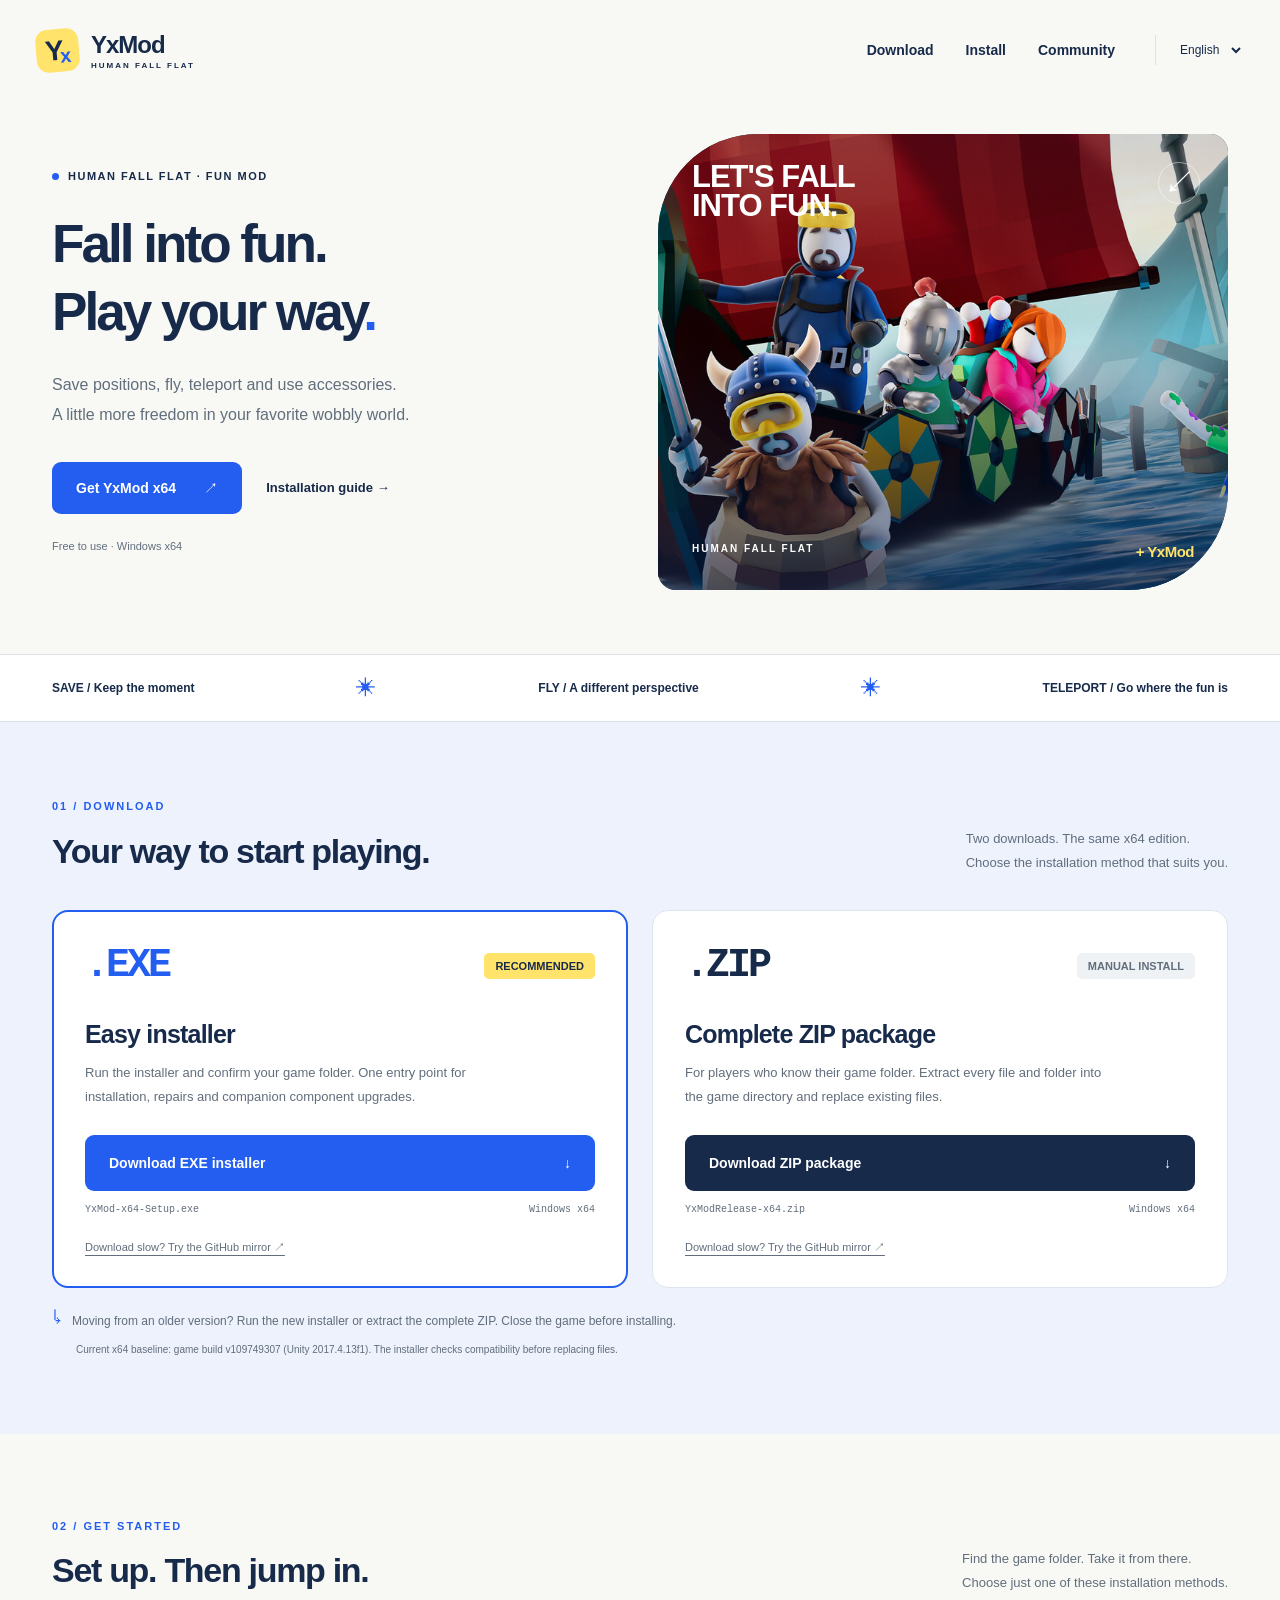
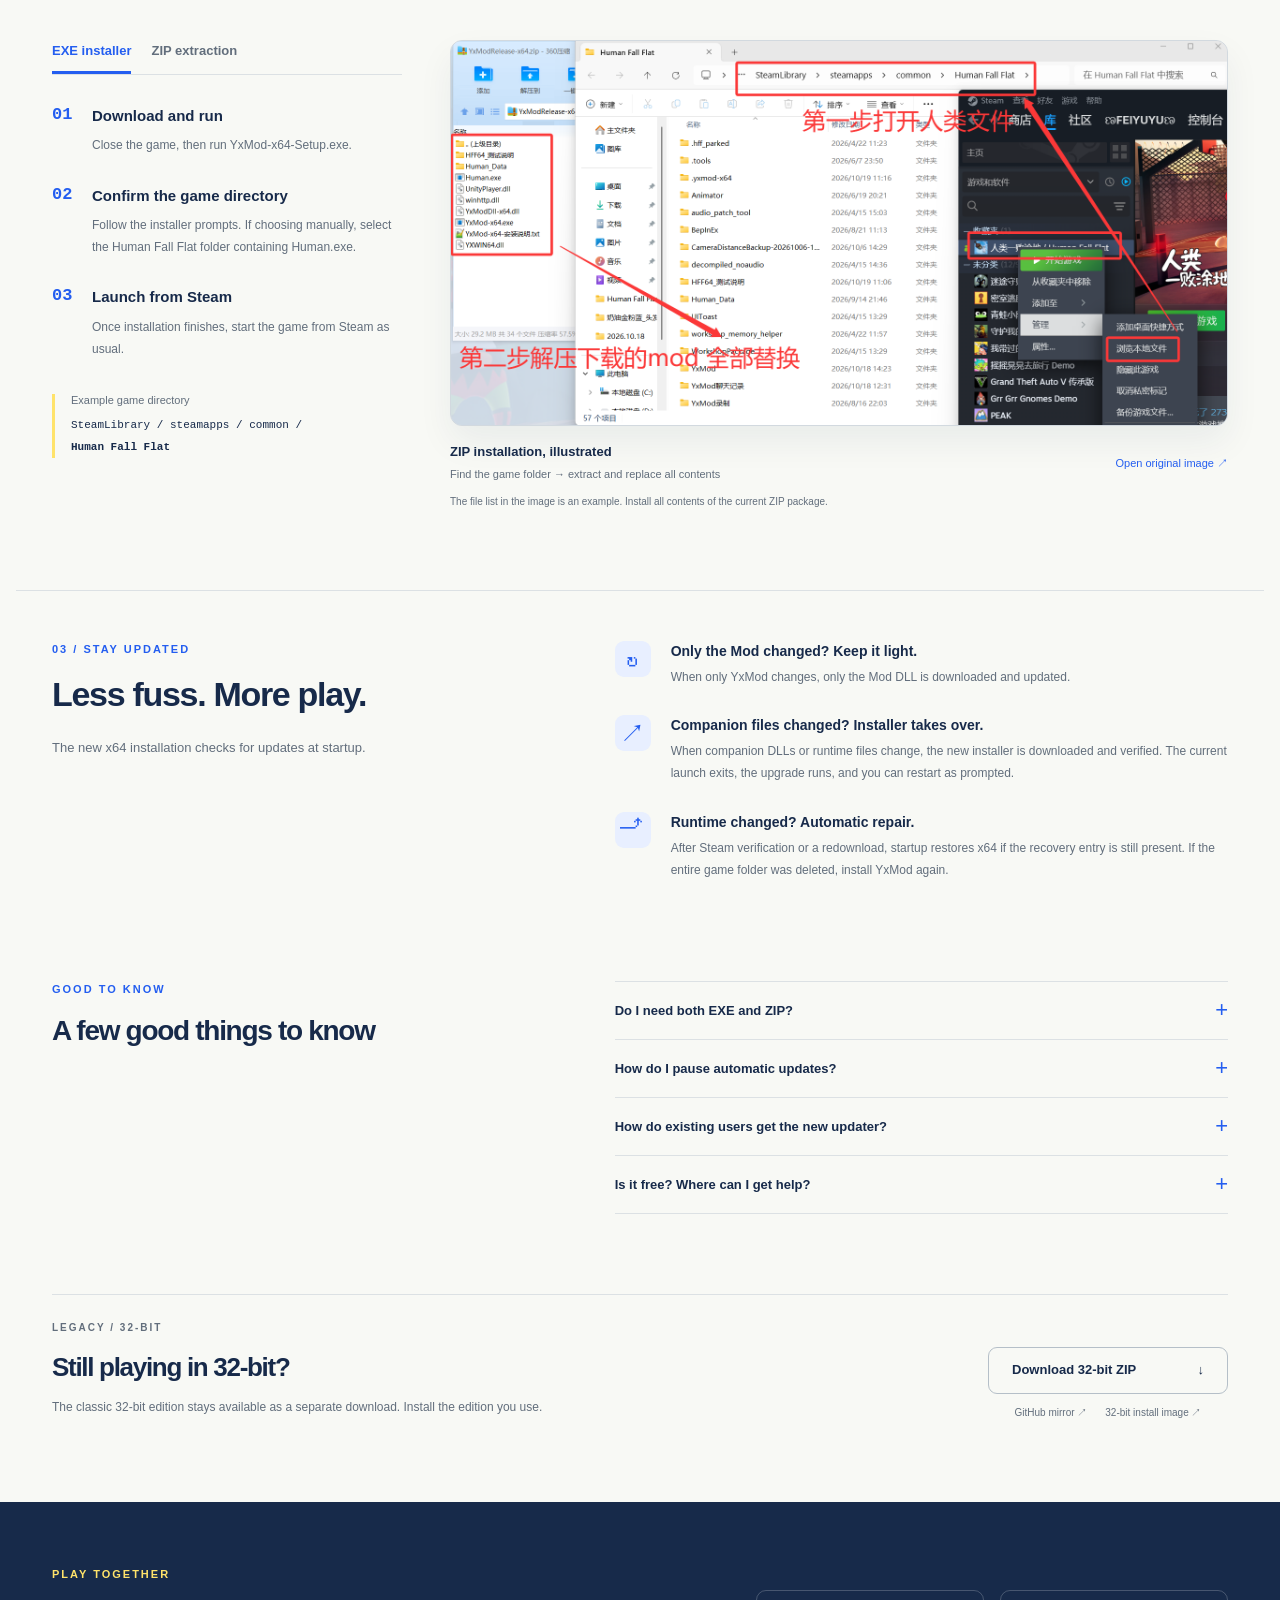
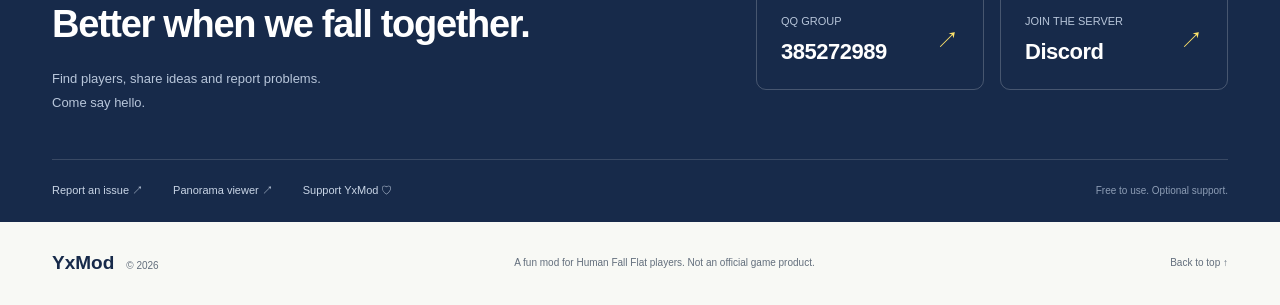
==== commit 3ab6bf91: "更新 YxMod 下载与安装网站" ====
--- a/docs/index.html
+++ b/docs/index.html
@@ -2,7 +2,7 @@
 <html lang="zh-CN">
 <head>
 <meta charset="utf-8"><meta name="viewport" content="width=device-width, initial-scale=1"><meta name="theme-color" content="#172a4a">
-<meta name="description" content="YxMod · 人类一败涂地娱乐模组。下载 Windows x64 安装器或 ZIP 解压包，查看图文安装教程，也可下载经典 32 位版本。">
+<meta name="description" content="YxMod · 人类一败涂地娱乐模组。下载 Windows x64 安装器或 ZIP 解压包，查看图文安装教程。">
 <title>YxMod · 把快乐，玩出新花样</title><link rel="icon" href="./favicon.svg" type="image/svg+xml"><link rel="stylesheet" href="./site.css"><script src="./site.js" defer></script>
 </head>
 <body>
@@ -18,7 +18,7 @@
 <h1 id="hero-title" data-i18n="heroTitle">把快乐，<br>玩出新花样<span class="punct">。</span></h1>
 <p class="hero-description" data-i18n="heroDescription">定点、飞天、闪现、挂件。<br>熟悉的软趴趴世界，再多一点自由发挥。</p>
 <div class="hero-actions"><a class="button button-blue" href="#downloads"><span data-i18n="heroDownload">获取 YxMod x64</span><span aria-hidden="true">↗</span></a><a class="text-link" href="#install"><span data-i18n="heroGuide">先看安装教程</span> →</a></div>
-<p class="hero-note" data-i18n="heroNote">免费使用 · Windows x64 · 经典 32 位版仍可下载</p></div>
+<p class="hero-note" data-i18n="heroNote">免费使用 · Windows x64</p></div>
 <div class="hero-art"><img src="./site-background.jpg" alt="Human Fall Flat" width="1920" height="620" fetchpriority="high"><div class="art-label"><span>LET'S FALL<br>INTO FUN.</span><span class="art-arrow" aria-hidden="true">↙</span></div><div class="art-caption"><span>HUMAN FALL FLAT</span><span>+ YxMod</span></div></div>
 </section>
 <div class="feature-ribbon"><div class="wrap ribbon-inner"><span data-i18n="feature1">定点 / 留住精彩瞬间</span><span aria-hidden="true">✳</span><span data-i18n="feature2">飞天 / 换个角度看世界</span><span aria-hidden="true">✳</span><span data-i18n="feature3">闪现 / 快乐说走就走</span></div></div>
@@ -41,11 +41,11 @@
 <section class="update-section wrap" aria-labelledby="update-title"><div class="update-intro"><div class="eyebrow">03 / STAY UPDATED</div><h2 id="update-title" data-i18n="updateTitle">更新，少操一点心。</h2><p data-i18n="updateIntro">安装新版 x64 后，启动时会自动检查更新。</p></div><div class="update-points">
 <article><span class="point-icon" aria-hidden="true">↻</span><div><h3 data-i18n="updateMod">只更新 Mod？轻装上阵。</h3><p data-i18n="updateModText">仅 YxMod 有变化时，只下载并更新 Mod DLL。</p></div></article>
 <article><span class="point-icon" aria-hidden="true">↗</span><div><h3 data-i18n="updateComponents">配套文件变了？安装器接手。</h3><p data-i18n="updateComponentsText">检测到配套 DLL 或运行文件更新时，会下载并校验新版安装器，退出当前启动并完成升级，再按提示重新开游戏。</p></div></article>
-<article><span class="point-icon" aria-hidden="true">⤴</span><div><h3 data-i18n="updateRepair">被还原成 32 位？自动修复。</h3><p data-i18n="updateRepairText">Steam 校验或重新下载后，只要恢复入口仍在，启动时就会恢复 x64。若整个游戏目录被删除，请重新安装一次 YxMod。</p></div></article>
+<article><span class="point-icon" aria-hidden="true">⤴</span><div><h3 data-i18n="updateRepair">运行环境变化？自动修复。</h3><p data-i18n="updateRepairText">Steam 校验或重新下载后，只要恢复入口仍在，启动时就会恢复 x64。若整个游戏目录被删除，请重新安装一次 YxMod。</p></div></article>
 </div></section>
 <section class="faq-section wrap" aria-labelledby="faq-title"><div><div class="eyebrow">GOOD TO KNOW</div><h2 id="faq-title" data-i18n="faqTitle">你可能还想知道</h2></div><div class="faq-list">
 <details><summary data-i18n="faq1">EXE 和 ZIP 都要下载吗？</summary><p data-i18n="faq1Text">不用，选择一种即可。EXE 适合按提示安装；ZIP 适合手动完整解压。两者都是 x64 版本。</p></details>
-<details><summary data-i18n="faq2">如何暂时关闭自动更新？</summary><p data-i18n="faq2Text">在 Human.exe 同级目录创建 skip_update.flag，启动时会跳过联网更新。移除它即可恢复检查；这个开关不影响缺失 Mod 的离线补齐和 32 位回退后的自动恢复。</p></details>
+<details><summary data-i18n="faq2">如何暂时关闭自动更新？</summary><p data-i18n="faq2Text">在 Human.exe 同级目录创建 skip_update.flag，启动时会跳过联网更新。移除它即可恢复检查；这个开关不影响缺失 Mod 的离线补齐和运行环境自动修复。</p></details>
 <details><summary data-i18n="faq3">旧版用户怎么接入新更新机制？</summary><p data-i18n="faq3Text">先运行一次本页的新版 x64 安装器，或完整覆盖新版 ZIP。之后仅 Mod 变化时更新 DLL，配套组件变化时由安装器接手。</p></details>
 <details><summary data-i18n="faq4">免费吗？遇到问题去哪里？</summary><p data-i18n="faq4Text">YxMod 免费使用，赞助完全自愿。安装或使用遇到问题，可以加入下方社区，或通过 GitHub 反馈。</p></details>
 </div></section>
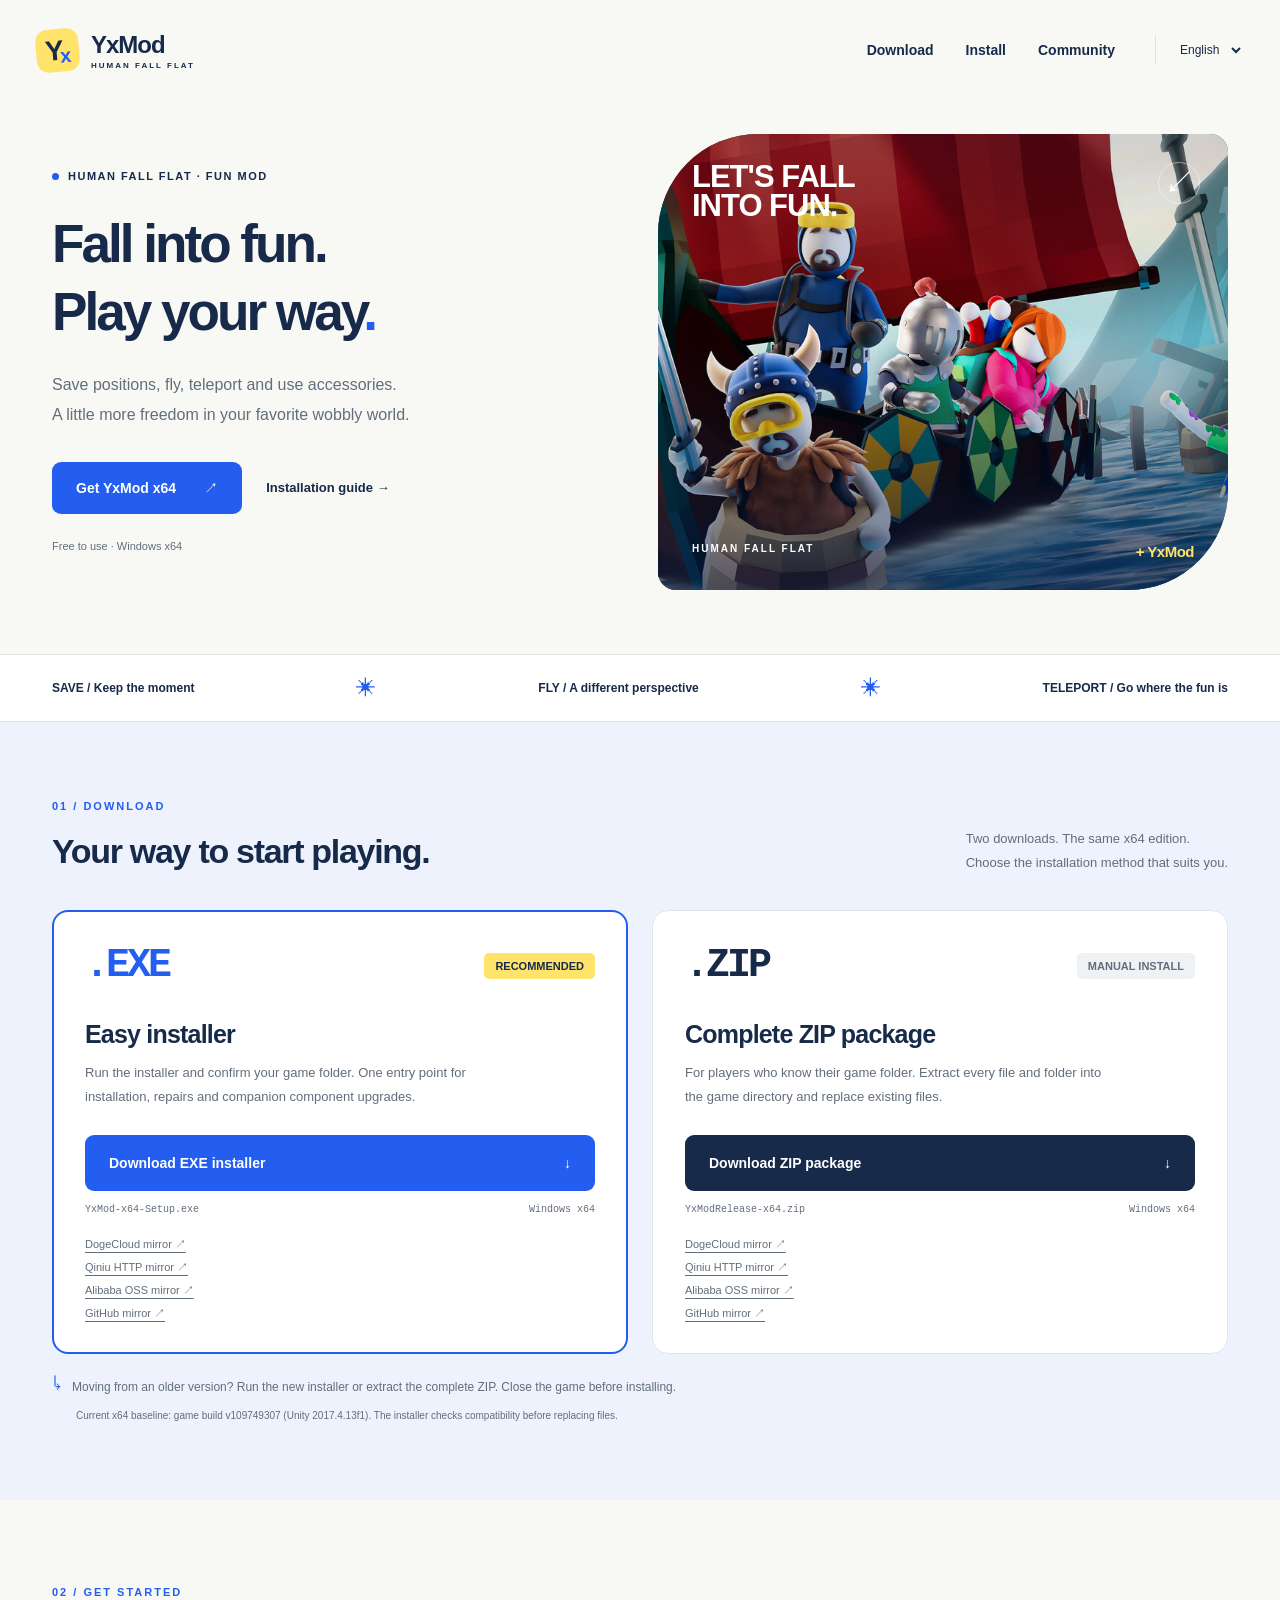
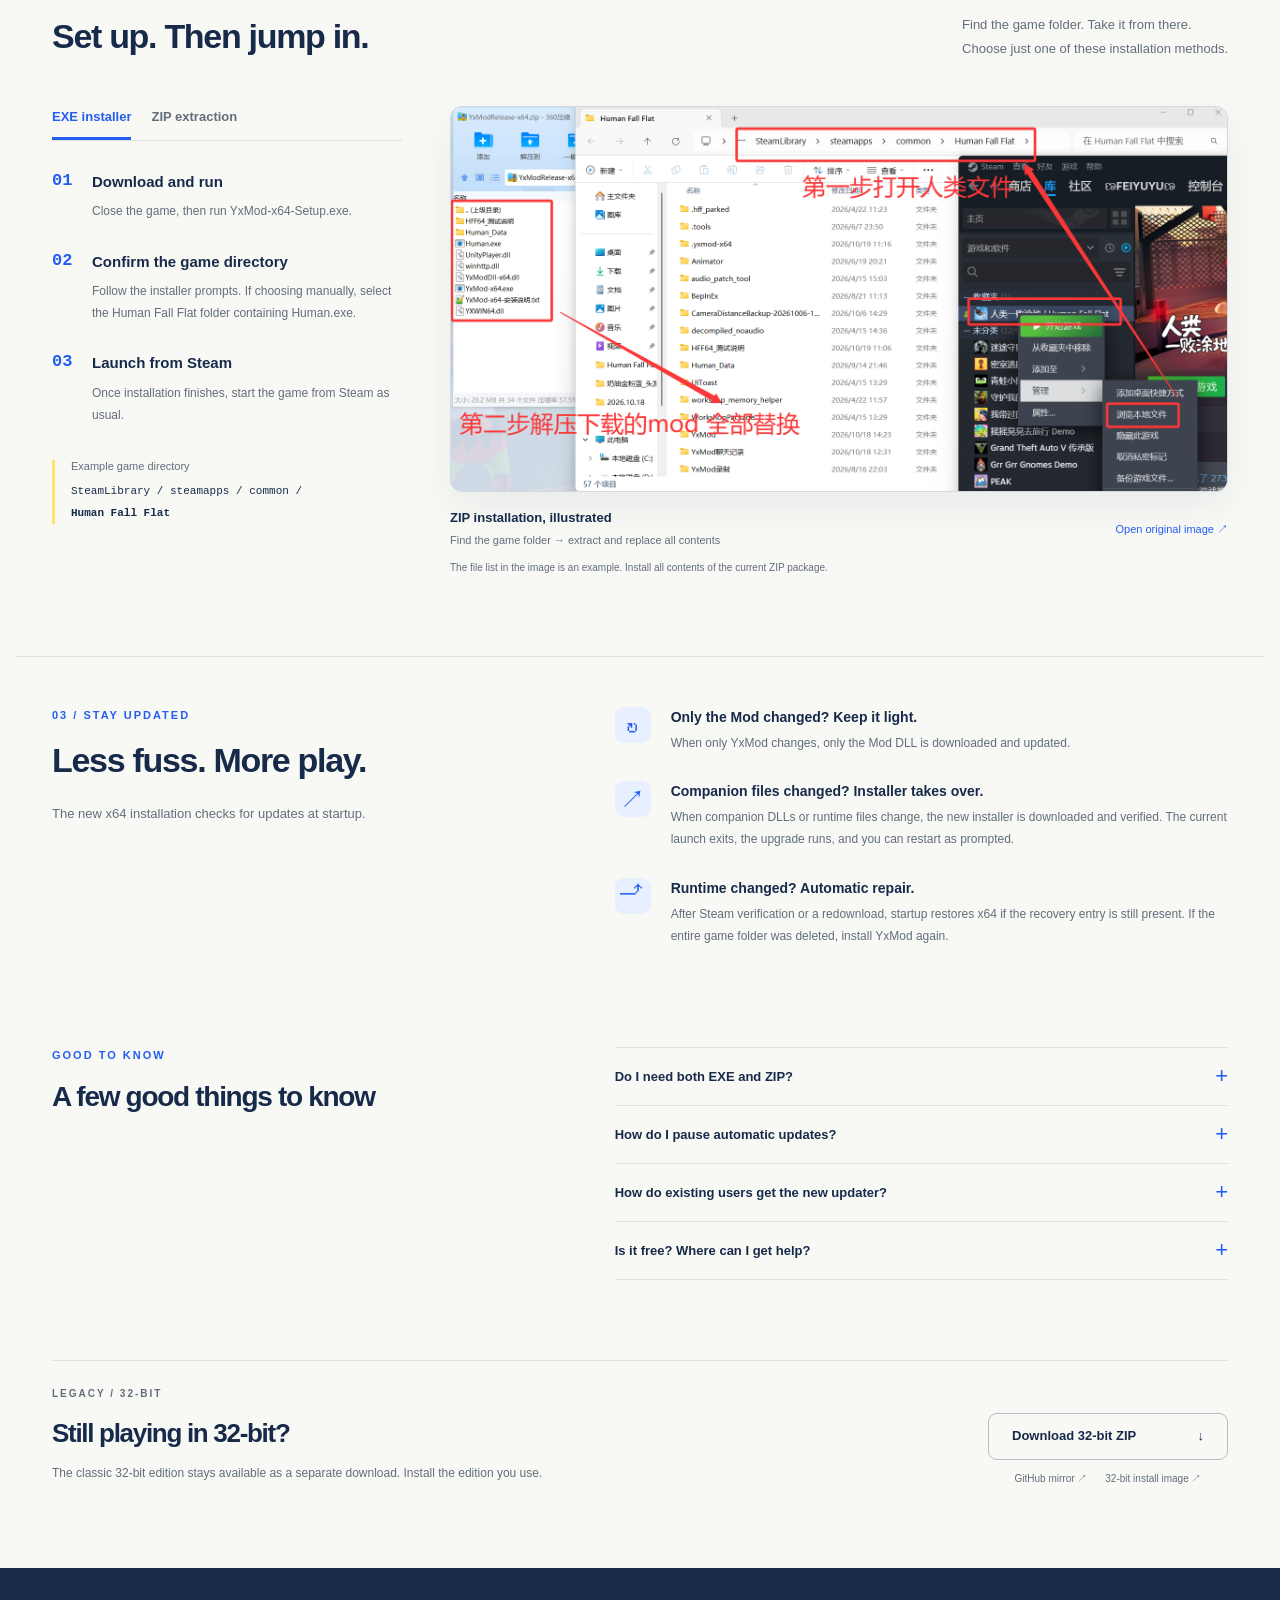
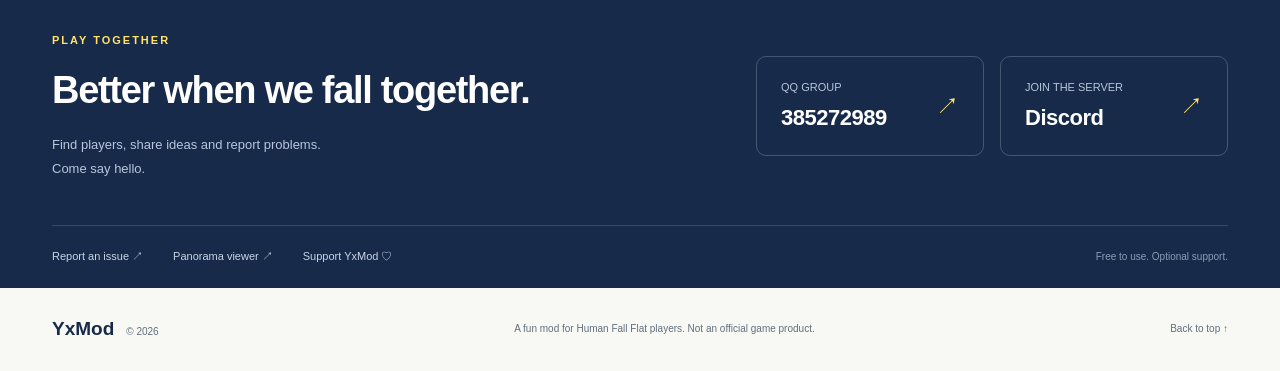
==== commit f875f957: "更新 YxMod 下载与安装网站" ====
--- a/docs/index.html
+++ b/docs/index.html
@@ -25,8 +25,8 @@
 <section class="download-section" id="downloads" aria-labelledby="download-title"><div class="wrap">
 <div class="section-heading"><div><div class="eyebrow">01 / DOWNLOAD</div><h2 id="download-title" data-i18n="downloadTitle">选一种方式，即刻开玩。</h2></div><p data-i18n="downloadIntro">两种下载，同一个 x64 版本。<br>选择适合你的安装方式就好。</p></div>
 <div class="download-grid">
-<article class="download-card recommended"><div class="card-top"><span class="file-type">.EXE</span><span class="recommend-tag" data-i18n="recommended">推荐 · 更省心</span></div><h3 data-i18n="exeTitle">一键安装器</h3><p data-i18n="exeDescription">运行安装器，按提示选择游戏目录。安装、修复与后续配套组件更新，一个入口搞定。</p><a class="button button-blue download-link" href="https://fxclient.oss-cn-beijing.aliyuncs.com/YxModDll/x64/YxMod-x64-Setup.exe"><span data-i18n="exeDownload">下载 EXE 安装器</span><span aria-hidden="true">↓</span></a><div class="file-name">YxMod-x64-Setup.exe <span>Windows x64</span></div><a class="mirror" href="https://raw.githubusercontent.com/kang-png/YxModDll-Static/main/x64/YxMod-x64-Setup.exe" data-i18n="githubMirror">主下载较慢？使用 GitHub 备用下载 ↗</a></article>
-<article class="download-card"><div class="card-top"><span class="file-type">.ZIP</span><span class="plain-tag" data-i18n="zipTag">手动解压</span></div><h3 data-i18n="zipTitle">完整解压包</h3><p data-i18n="zipDescription">适合熟悉游戏目录的玩家。将压缩包内全部文件和文件夹解压到游戏目录，确认替换。</p><a class="button button-dark download-link" href="https://fxclient.oss-cn-beijing.aliyuncs.com/YxModDll/x64/YxModRelease-x64.zip"><span data-i18n="zipDownload">下载 ZIP 解压包</span><span aria-hidden="true">↓</span></a><div class="file-name">YxModRelease-x64.zip <span>Windows x64</span></div><a class="mirror" href="https://raw.githubusercontent.com/kang-png/YxModDll-Static/main/x64/YxModRelease-x64.zip" data-i18n="githubMirror">主下载较慢？使用 GitHub 备用下载 ↗</a></article>
+<article class="download-card recommended"><div class="card-top"><span class="file-type">.EXE</span><span class="recommend-tag" data-i18n="recommended">推荐 · 更省心</span></div><h3 data-i18n="exeTitle">一键安装器</h3><p data-i18n="exeDescription">运行安装器，按提示选择游戏目录。安装、修复与后续配套组件更新，一个入口搞定。</p><a class="button button-blue download-link" href="https://download.mc1.top/x64/YxMod-x64-Setup.exe"><span data-i18n="exeDownload">下载 EXE 安装器</span><span aria-hidden="true">↓</span></a><div class="file-name">YxMod-x64-Setup.exe <span>Windows x64</span></div><a class="mirror" href="https://cdn.mc1.top/x64/YxMod-x64-Setup.exe" data-i18n="dogeMirror">多吉云备用下载 ↗</a><a class="mirror" href="http://cdn2.mc1.top/x64/YxMod-x64-Setup.exe" data-i18n="qiniuMirror">七牛云 HTTP 备用下载 ↗</a><a class="mirror" href="https://fxclient.oss-cn-beijing.aliyuncs.com/YxModDll/x64/YxMod-x64-Setup.exe" data-i18n="ossMirror">阿里 OSS 备用下载 ↗</a><a class="mirror" href="https://raw.githubusercontent.com/kang-png/YxModDll-Static/main/x64/YxMod-x64-Setup.exe" data-i18n="githubMirror">GitHub 镜像下载 ↗</a></article>
+<article class="download-card"><div class="card-top"><span class="file-type">.ZIP</span><span class="plain-tag" data-i18n="zipTag">手动解压</span></div><h3 data-i18n="zipTitle">完整解压包</h3><p data-i18n="zipDescription">适合熟悉游戏目录的玩家。将压缩包内全部文件和文件夹解压到游戏目录，确认替换。</p><a class="button button-dark download-link" href="https://download.mc1.top/x64/YxModRelease-x64.zip"><span data-i18n="zipDownload">下载 ZIP 解压包</span><span aria-hidden="true">↓</span></a><div class="file-name">YxModRelease-x64.zip <span>Windows x64</span></div><a class="mirror" href="https://cdn.mc1.top/x64/YxModRelease-x64.zip" data-i18n="dogeMirror">多吉云备用下载 ↗</a><a class="mirror" href="http://cdn2.mc1.top/x64/YxModRelease-x64.zip" data-i18n="qiniuMirror">七牛云 HTTP 备用下载 ↗</a><a class="mirror" href="https://fxclient.oss-cn-beijing.aliyuncs.com/YxModDll/x64/YxModRelease-x64.zip" data-i18n="ossMirror">阿里 OSS 备用下载 ↗</a><a class="mirror" href="https://raw.githubusercontent.com/kang-png/YxModDll-Static/main/x64/YxModRelease-x64.zip" data-i18n="githubMirror">GitHub 镜像下载 ↗</a></article>
 </div><p class="download-footnote"><span aria-hidden="true">↳</span><span data-i18n="downloadFootnote">首次从旧版升级到 x64，请运行新版安装器，或完整覆盖 ZIP。安装前先退出游戏。</span></p><p class="compatibility" data-i18n="compatibility">当前 x64 适配基线：游戏 v109749307（Unity 2017.4.13f1）。安装器会在替换文件前检查版本。</p>
 </div></section>
 <section class="install-section wrap" id="install" aria-labelledby="install-title">
--- a/docs/site.css
+++ b/docs/site.css
@@ -11,3 +11,5 @@
 @media(max-width:390px){.header nav{gap:12px}.header nav a:nth-child(2){display:none}.wrap{padding-inline:18px}h1{font-size:43px}.hero-art{height:275px}.file-name{font-size:9px}.hero-actions{gap:18px}.button{padding-inline:18px;gap:20px}.download-card{padding:22px}.download-card.recommended{padding:21px}.community-links{flex-direction:column}.community-links a{padding:20px}.community-links small{margin-bottom:5px}}
 @media(prefers-reduced-motion:reduce){html{scroll-behavior:auto}*,*:before,*:after{animation:none!important;transition:none!important}}
 .compatibility{font-size:10px;color:var(--muted);margin-top:8px;padding-left:24px;line-height:1.7}
+
+.download-card .mirror{display:block;margin-top:8px}
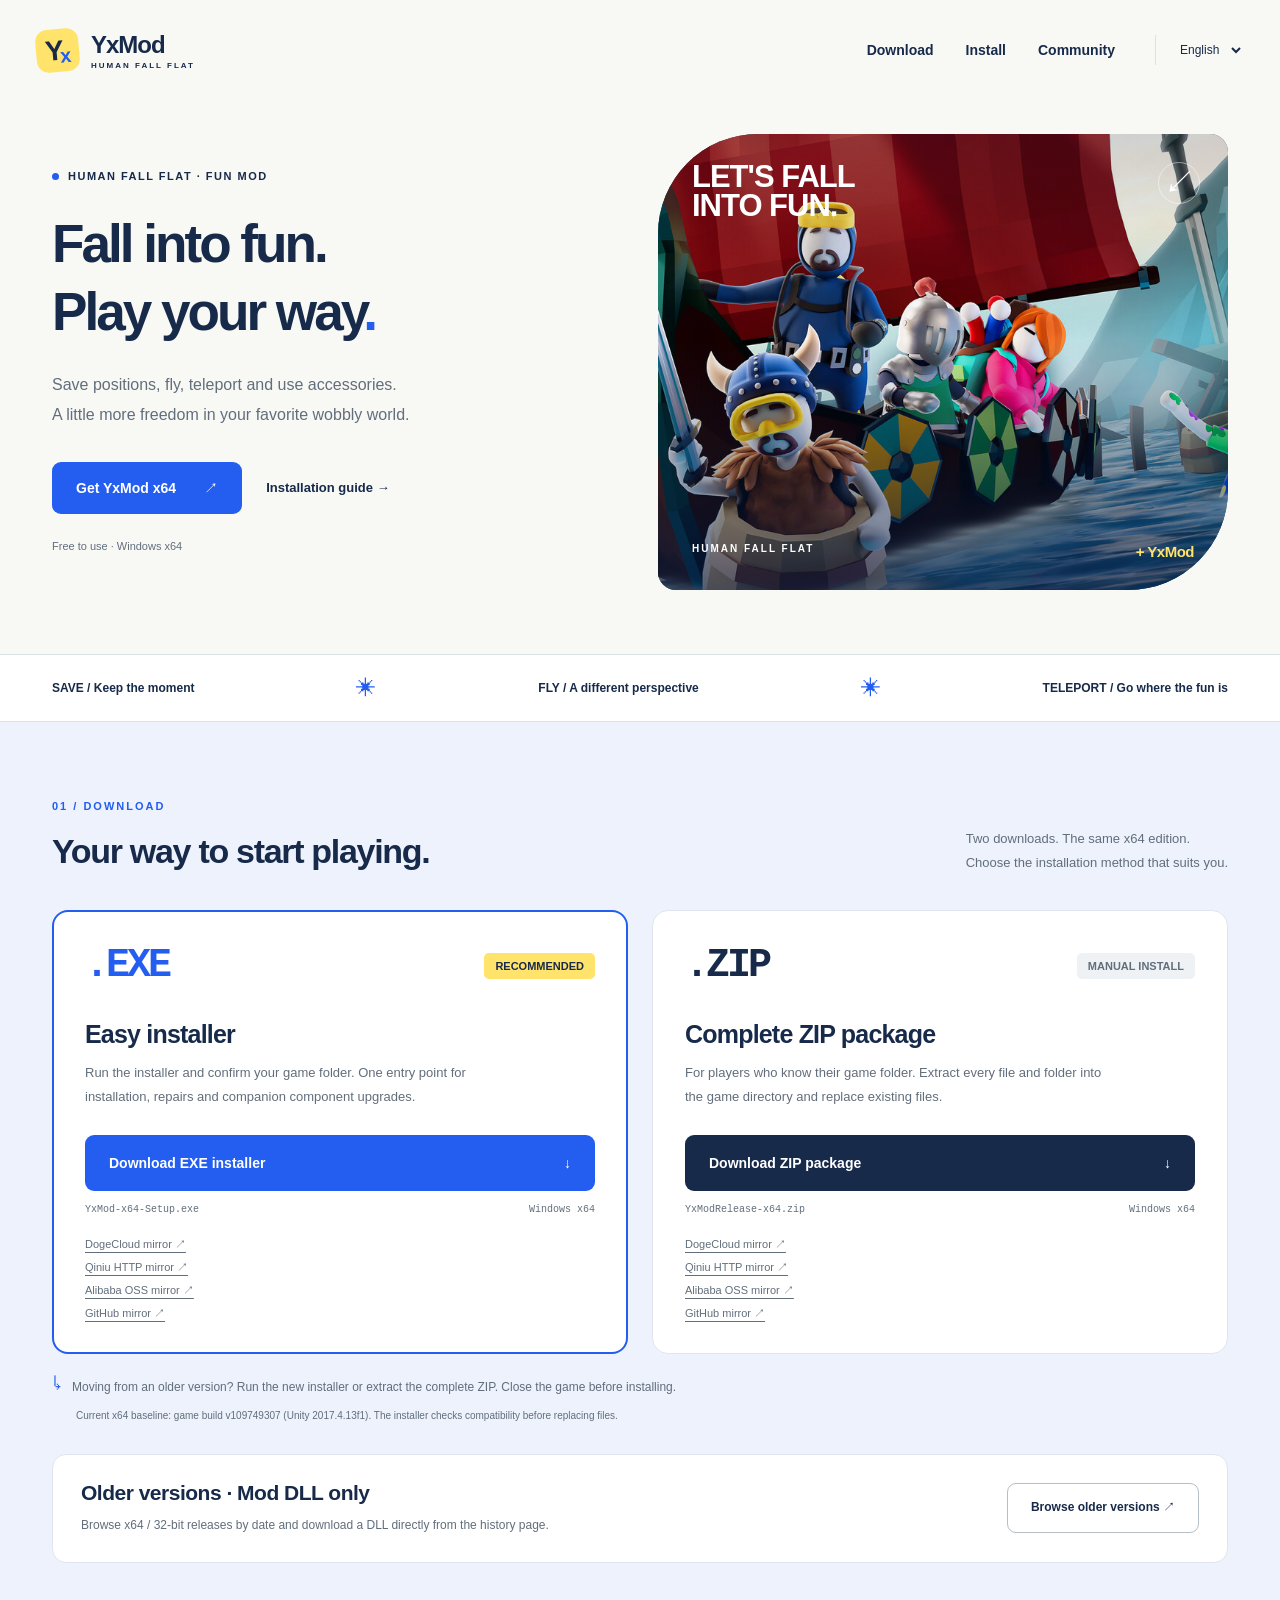
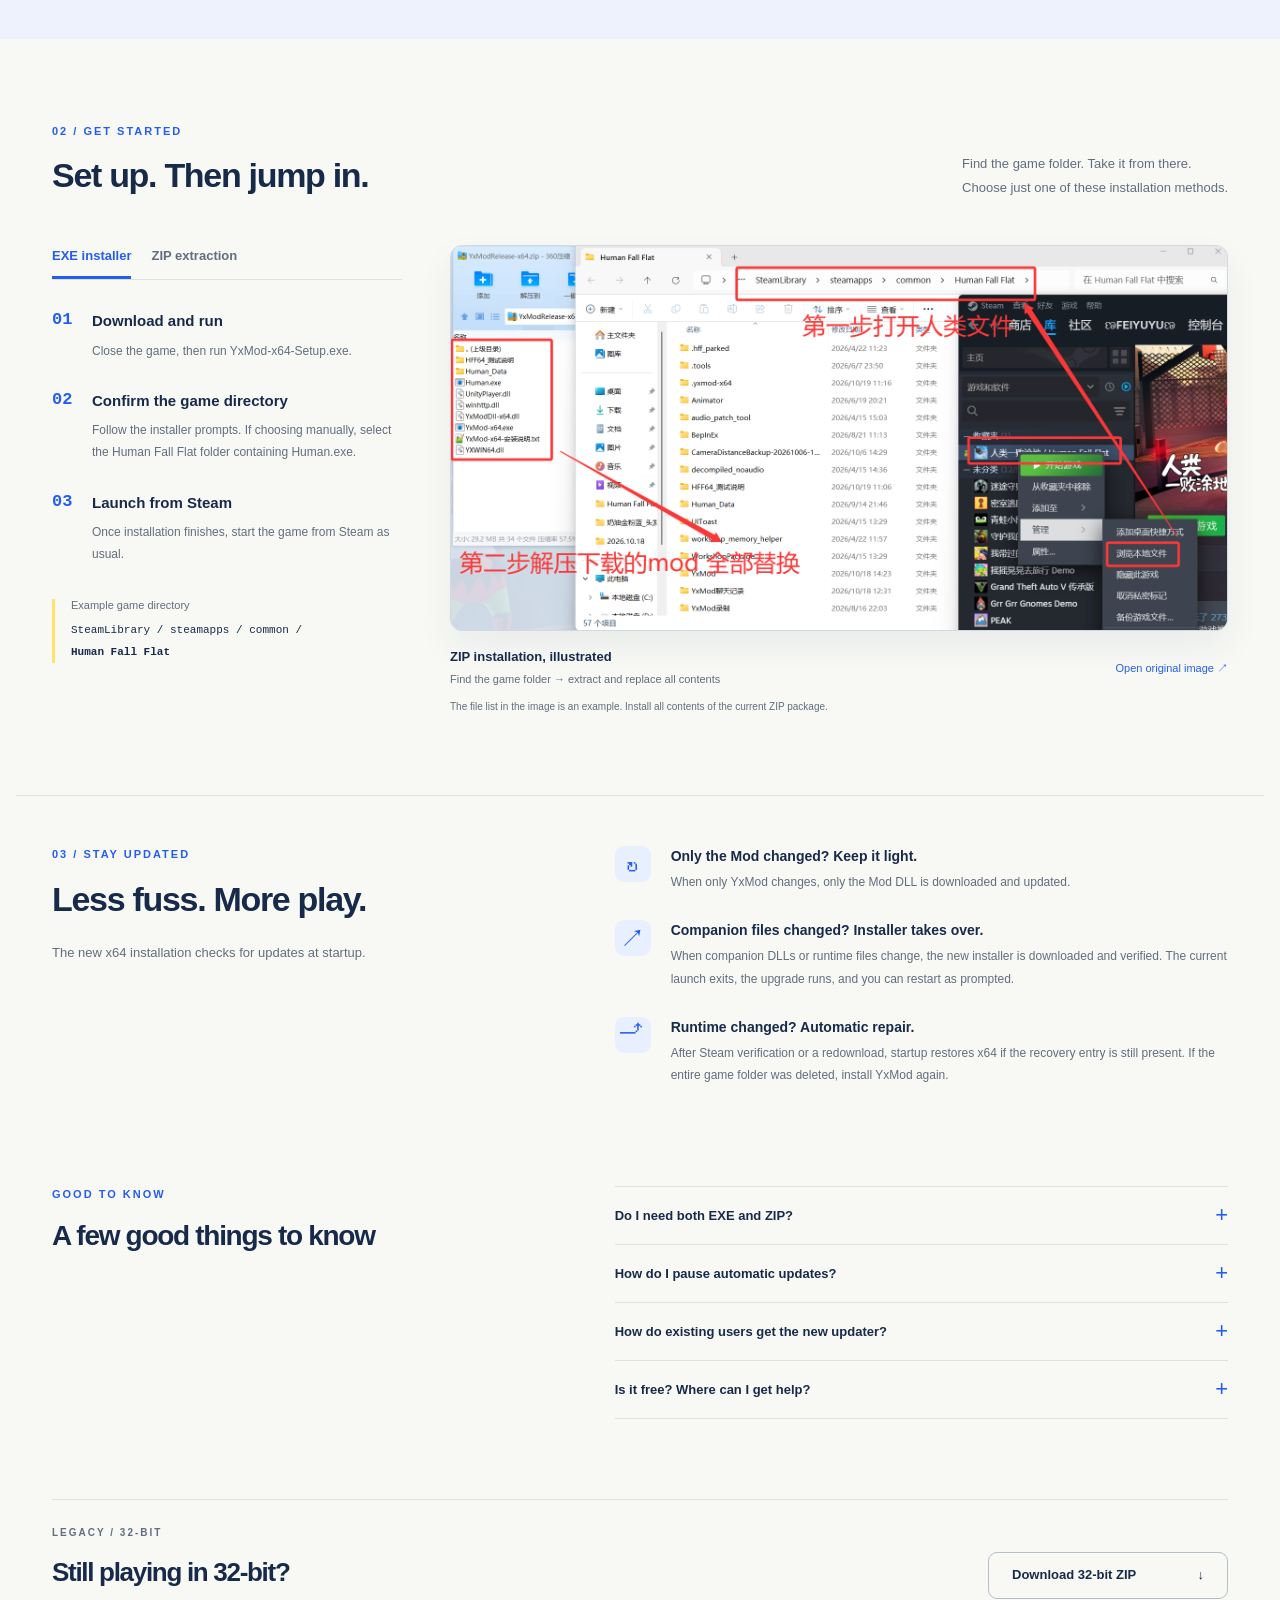
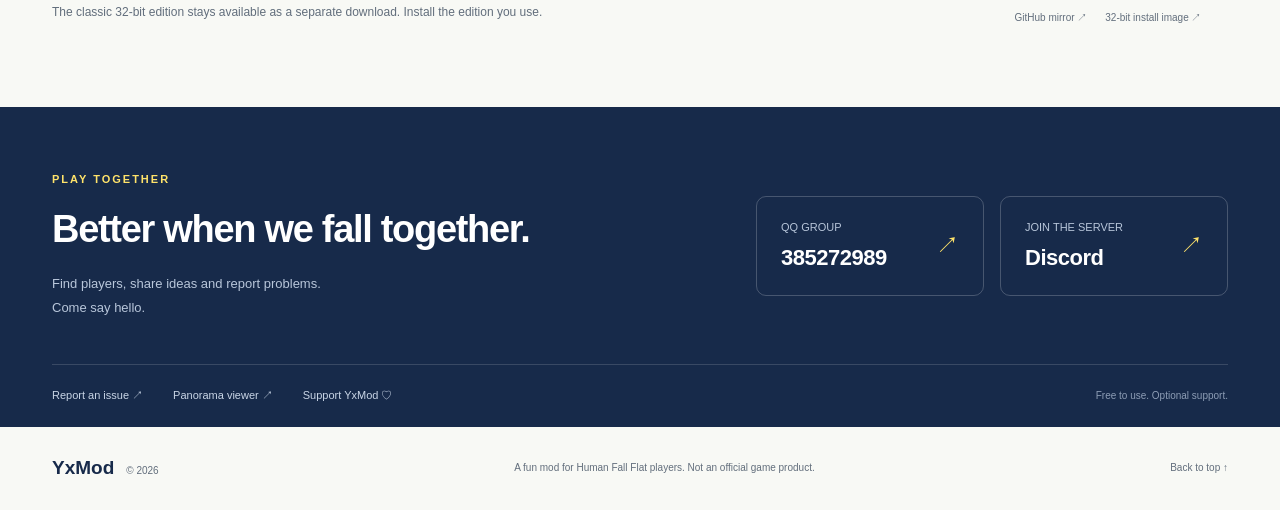
==== commit c011f549: "新增历史版本下载页面并独立维护官网" ====
--- a/docs/index.html
+++ b/docs/index.html
@@ -28,6 +28,10 @@
 <article class="download-card recommended"><div class="card-top"><span class="file-type">.EXE</span><span class="recommend-tag" data-i18n="recommended">推荐 · 更省心</span></div><h3 data-i18n="exeTitle">一键安装器</h3><p data-i18n="exeDescription">运行安装器，按提示选择游戏目录。安装、修复与后续配套组件更新，一个入口搞定。</p><a class="button button-blue download-link" href="https://download.mc1.top/x64/YxMod-x64-Setup.exe"><span data-i18n="exeDownload">下载 EXE 安装器</span><span aria-hidden="true">↓</span></a><div class="file-name">YxMod-x64-Setup.exe <span>Windows x64</span></div><a class="mirror" href="https://cdn.mc1.top/x64/YxMod-x64-Setup.exe" data-i18n="dogeMirror">多吉云备用下载 ↗</a><a class="mirror" href="http://cdn2.mc1.top/x64/YxMod-x64-Setup.exe" data-i18n="qiniuMirror">七牛云 HTTP 备用下载 ↗</a><a class="mirror" href="https://fxclient.oss-cn-beijing.aliyuncs.com/YxModDll/x64/YxMod-x64-Setup.exe" data-i18n="ossMirror">阿里 OSS 备用下载 ↗</a><a class="mirror" href="https://raw.githubusercontent.com/kang-png/YxModDll-Static/main/x64/YxMod-x64-Setup.exe" data-i18n="githubMirror">GitHub 镜像下载 ↗</a></article>
 <article class="download-card"><div class="card-top"><span class="file-type">.ZIP</span><span class="plain-tag" data-i18n="zipTag">手动解压</span></div><h3 data-i18n="zipTitle">完整解压包</h3><p data-i18n="zipDescription">适合熟悉游戏目录的玩家。将压缩包内全部文件和文件夹解压到游戏目录，确认替换。</p><a class="button button-dark download-link" href="https://download.mc1.top/x64/YxModRelease-x64.zip"><span data-i18n="zipDownload">下载 ZIP 解压包</span><span aria-hidden="true">↓</span></a><div class="file-name">YxModRelease-x64.zip <span>Windows x64</span></div><a class="mirror" href="https://cdn.mc1.top/x64/YxModRelease-x64.zip" data-i18n="dogeMirror">多吉云备用下载 ↗</a><a class="mirror" href="http://cdn2.mc1.top/x64/YxModRelease-x64.zip" data-i18n="qiniuMirror">七牛云 HTTP 备用下载 ↗</a><a class="mirror" href="https://fxclient.oss-cn-beijing.aliyuncs.com/YxModDll/x64/YxModRelease-x64.zip" data-i18n="ossMirror">阿里 OSS 备用下载 ↗</a><a class="mirror" href="https://raw.githubusercontent.com/kang-png/YxModDll-Static/main/x64/YxModRelease-x64.zip" data-i18n="githubMirror">GitHub 镜像下载 ↗</a></article>
 </div><p class="download-footnote"><span aria-hidden="true">↳</span><span data-i18n="downloadFootnote">首次从旧版升级到 x64，请运行新版安装器，或完整覆盖 ZIP。安装前先退出游戏。</span></p><p class="compatibility" data-i18n="compatibility">当前 x64 适配基线：游戏 v109749307（Unity 2017.4.13f1）。安装器会在替换文件前检查版本。</p>
+<aside class="history-entry" id="history" aria-labelledby="history-title">
+<div><h3 id="history-title" data-i18n="historyTitle">历史版本 · 仅 Mod DLL</h3><p data-i18n="historyIntro">按发布日期查看 x64 / 32 位旧版，在历史版本页直接下载。</p></div>
+<a class="button button-outline" href="./history.html" data-preserve-language data-i18n="historyBrowse">浏览历史版本 ↗</a>
+</aside>
 </div></section>
 <section class="install-section wrap" id="install" aria-labelledby="install-title">
 <div class="section-heading"><div><div class="eyebrow">02 / GET STARTED</div><h2 id="install-title" data-i18n="installTitle">装好，再出发。</h2></div><p data-i18n="installIntro">找到游戏目录，剩下的很简单。<br>两种安装方法选一种即可。</p></div>
--- a/docs/site.css
+++ b/docs/site.css
@@ -13,3 +13,6 @@
 .compatibility{font-size:10px;color:var(--muted);margin-top:8px;padding-left:24px;line-height:1.7}
 
 .download-card .mirror{display:block;margin-top:8px}
+
+.history-entry{margin-top:30px;padding:26px 28px;background:#fff;border:1px solid #dfe5ef;border-radius:14px;display:flex;align-items:center;justify-content:space-between;gap:24px}.history-entry h3{font-size:21px;letter-spacing:-.5px}.history-entry p{font-size:12px;color:var(--muted);margin-top:9px}.history-entry .button{flex-shrink:0;font-size:12px}
+@media(max-width:760px){.history-entry{padding:22px;align-items:stretch;flex-direction:column;gap:18px}.history-entry h3{font-size:20px}.history-entry .button{justify-content:center}}
